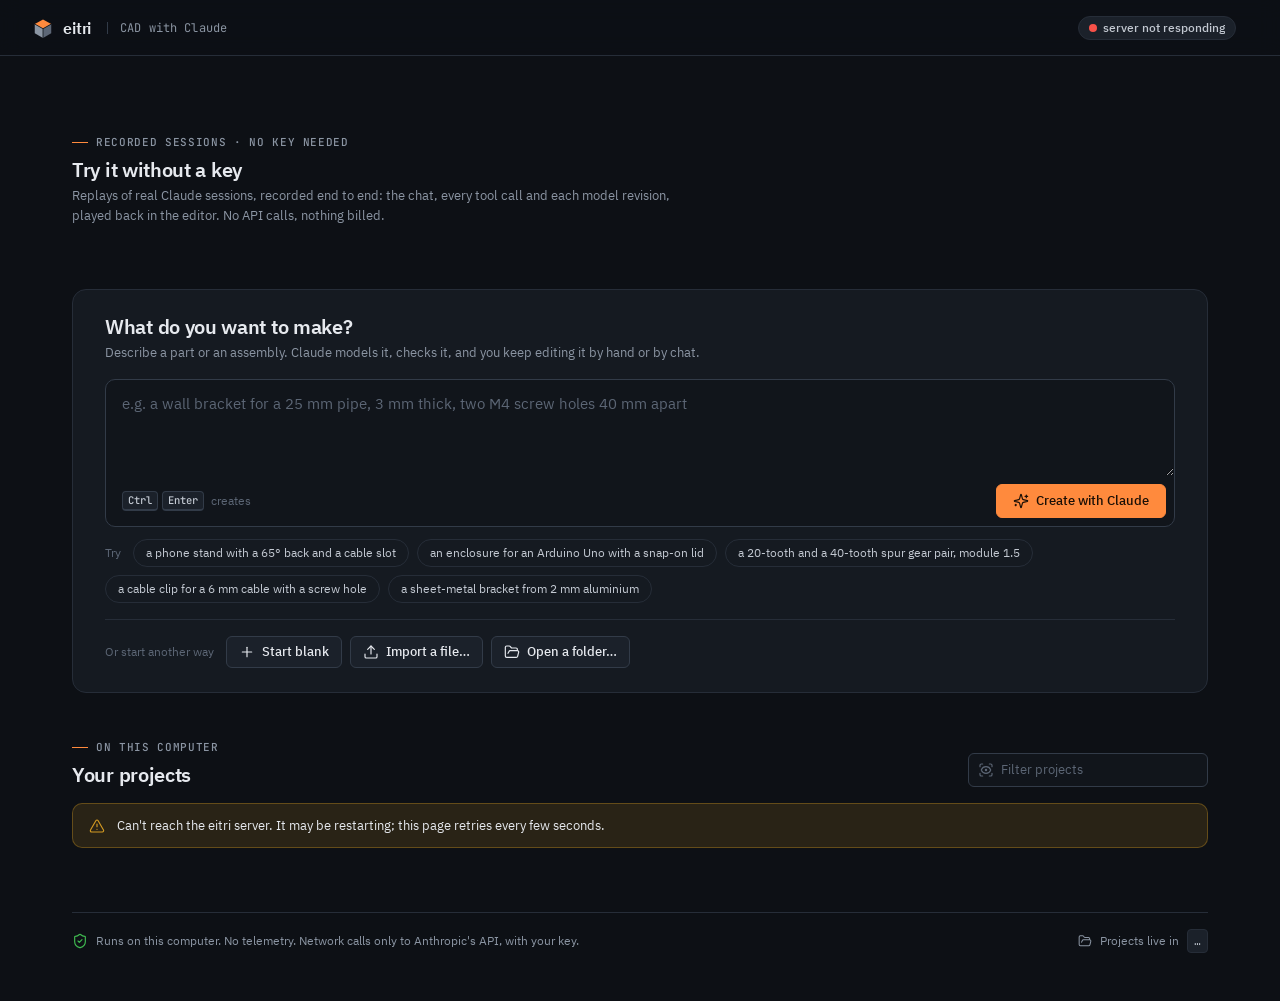
==== eitri/web/home.html @ 41e4cda2 "Initial public release Co-Authored-By: Claude Opus 5.5 <noreply@anthropic.com>" ====
<!doctype html>
<html lang="en">
<head>
<meta charset="utf-8">
<meta name="viewport" content="width=device-width, initial-scale=1">
<title>eitri</title>
<link rel="icon" href="assets/mark.svg">
<link rel="stylesheet" href="assets/eitri.css">
<style>
  [hidden] { display: none !important; }
  body { min-height: 100vh; }
  .spacer { flex: 1; }
  .sr { position: absolute; width: 1px; height: 1px; overflow: hidden; clip: rect(0 0 0 0); white-space: nowrap; }

  /* ------------------------------------------------------------ header */
  .top { position: sticky; top: 0; z-index: 20; height: 56px; display: flex; align-items: center; gap: var(--s3);
    padding: 0 var(--s6); border-bottom: 1px solid var(--line);
    background: color-mix(in srgb, var(--bg) 86%, transparent); backdrop-filter: blur(10px); }
  .top .wordmark { gap: 0; } .top .wordmark .mark { margin-right: 9px; }
  .top .tag { padding-left: var(--s3); margin-left: var(--s1); border-left: 1px solid var(--line-2); color: var(--muted);
    font: 400 var(--t-sm)/1 var(--font-mono); letter-spacing: .01em; }
  #agent { max-width: 340px; }
  #agent > span:last-child { overflow: hidden; text-overflow: ellipsis; white-space: nowrap; }
  #agent .spinner { width: 10px; height: 10px; border-width: 1.5px; color: var(--muted); }
  .keywrap { position: relative; }
  .pop { position: absolute; right: 0; top: calc(100% + var(--s2)); width: 320px; z-index: 30; padding: var(--s4);
    background: var(--raised); border: 1px solid var(--line-2); border-radius: var(--r2); box-shadow: var(--shadow-2);
    animation: cc-rise var(--med) var(--ease); }
  .pop .eyebrow { margin-bottom: var(--s2); }
  .pop .masked { display: flex; align-items: center; gap: var(--s2); padding: var(--s2) var(--s3); border-radius: var(--r1);
    background: var(--bg-2); border: 1px solid var(--line); font: 500 var(--t-md)/1.2 var(--font-mono); color: var(--fg); }
  .pop p { margin: var(--s3) 0 0; color: var(--muted); font-size: var(--t-sm); line-height: 1.5; }
  .pop p code { font-size: 11.5px; color: var(--fg-2); }
  .pop .row { display: flex; gap: var(--s2); margin-top: var(--s4); }

  /* ------------------------------------------------------------ layout */
  main { position: relative; max-width: 1200px; margin: 0 auto; padding: var(--s6) var(--s6) var(--s7); }
  .backdrop { position: absolute; inset: 0 0 auto 0; height: 560px; z-index: -1; pointer-events: none;
    background-image: linear-gradient(var(--line) 1px, transparent 1px), linear-gradient(90deg, var(--line) 1px, transparent 1px);
    background-size: 32px 32px; background-position: -1px -1px; opacity: .45;
    -webkit-mask-image: radial-gradient(ellipse 70% 80% at 50% 0%, #000 0%, transparent 72%);
            mask-image: radial-gradient(ellipse 70% 80% at 50% 0%, #000 0%, transparent 72%); }
  section + section { margin-top: var(--s7); }
  .sechead { display: flex; align-items: flex-end; gap: var(--s4); margin-bottom: var(--s4); flex-wrap: wrap; }
  .sechead .eyebrow { font-family: var(--font-mono); font-weight: 500; letter-spacing: .06em; margin-bottom: var(--s2); display: flex; align-items: center; gap: var(--s2); }
  .sechead .eyebrow i { display: inline-block; width: 16px; height: 1px; background: var(--accent); }
  .sechead h2 { margin: 0; font: 600 var(--t-xl)/1.25 var(--font-ui); letter-spacing: -.015em; }
  .sechead p { margin: var(--s1) 0 0; color: var(--muted); max-width: 640px; }

  /* ------------------------------------------------------------ setup panel */
  .setup { position: relative; display: grid; grid-template-columns: minmax(0, 1.35fr) minmax(0, 1fr); overflow: hidden;
    background: var(--panel); border: 1px solid var(--line-2); border-radius: var(--r3); box-shadow: var(--shadow-2);
    animation: cc-rise var(--med) var(--ease); }
  .setup::before { content: ""; position: absolute; left: 0; top: 0; right: 0; height: 2px;
    background: linear-gradient(90deg, var(--accent), color-mix(in srgb, var(--accent) 0%, transparent) 70%); }
  .setup-main { padding: var(--s5) var(--s6) var(--s5); display: flex; flex-direction: column; }
  .setup-later { margin-top: auto; padding-top: var(--s4); display: flex; align-items: center; gap: var(--s2); color: var(--faint); font-size: var(--t-sm); }
  .setup-later a { color: var(--fg-2); text-decoration: underline; text-decoration-color: var(--line-2); text-underline-offset: 3px; }
  .setup-later a:hover { color: var(--fg); }
  .setup-close { position: absolute; top: var(--s3); right: var(--s3); z-index: 1; }
  .setup .eyebrow { display: flex; align-items: center; gap: var(--s2); color: var(--accent); }
  .setup h2 { margin: var(--s2) 0 var(--s2); font: 600 var(--t-xl)/1.25 var(--font-ui); letter-spacing: -.015em; }
  .setup-main > p { margin: 0; color: var(--fg-2); max-width: 520px; }
  .setup-main > p a { white-space: nowrap; }
  .setup-main > p a .i { width: 13px; height: 13px; vertical-align: -2px; }
  .setup-note { display: flex; gap: var(--s2); align-items: flex-start; margin-top: var(--s3); padding: var(--s2) var(--s3);
    border-radius: var(--r1); background: var(--accent-soft); color: var(--fg); font-size: var(--t-md); }
  .setup-note .i { color: var(--accent); margin-top: 2px; }
  .keyrow { display: flex; gap: var(--s2); margin-top: var(--s4); max-width: 560px; }
  .keyfield { position: relative; flex: 1; min-width: 0; }
  .keyfield > .i { position: absolute; left: 11px; top: 11px; color: var(--faint); pointer-events: none; }
  .keyfield .input { height: 38px; padding-left: 34px; padding-right: 38px; }
  .keyfield .reveal { position: absolute; right: 4px; top: 4px; width: 30px; height: 30px; }
  .keyrow .btn { height: 38px; padding: 0 var(--s4); }
  .setup-status { min-height: 24px; margin-top: var(--s3); font-size: var(--t-md); max-width: 560px; }
  .setup-status .line { display: flex; align-items: flex-start; gap: var(--s2); padding: var(--s2) var(--s3); border-radius: var(--r1); }
  .setup-status .line .i, .setup-status .line .spinner { margin-top: 2px; }
  .setup-status .wait { color: var(--fg-2); background: var(--raised); }
  .setup-status .bad { color: var(--bad); background: var(--bad-soft); }
  .setup-status .ok { color: var(--ok); background: var(--ok-soft); }
  .setup-status .idle { color: var(--muted); padding-left: 0; }
  .setup-facts { margin: 0; padding: var(--s5) var(--s6) var(--s5) var(--s5); border-left: 1px solid var(--line); background: var(--bg-2);
    display: flex; flex-direction: column; gap: var(--s4); }
  .fact { display: grid; grid-template-columns: 28px 1fr; gap: var(--s3); }
  .fact .ico { width: 28px; height: 28px; border-radius: var(--r1); display: grid; place-items: center; background: var(--raised); border: 1px solid var(--line); color: var(--fg-2); }
  .fact b { display: block; font-weight: 600; font-size: var(--t-md); color: var(--fg); margin-bottom: 2px; }
  .fact p { margin: 0; color: var(--muted); font-size: var(--t-sm); line-height: 1.55; }
  .fact code { font-size: 11px; color: var(--fg-2); word-break: break-all; }
  .fact .num { font-family: var(--font-mono); color: var(--fg); }

  /* ------------------------------------------------------------ demos */
  .demos { display: grid; grid-template-columns: repeat(3, minmax(0, 1fr)); gap: var(--s4); }
  .demo { display: flex; flex-direction: column; overflow: hidden; background: var(--panel); border: 1px solid var(--line); border-radius: var(--r2);
    transition: border-color var(--med) var(--ease), transform var(--med) var(--ease), box-shadow var(--med) var(--ease); }
  .demo:hover { border-color: var(--line-2); transform: translateY(-2px); box-shadow: var(--shadow-2); }
  .shot { position: relative; display: block; aspect-ratio: 4 / 3; overflow: hidden; background: var(--bg-2); border-bottom: 1px solid var(--line); }
  .shot img { width: 100%; height: 100%; object-fit: cover; display: block; transition: transform .5s var(--ease); }
  .demo:hover .shot img { transform: scale(1.025); }
  .shot .tl { position: absolute; left: var(--s3); top: var(--s3); display: flex; gap: var(--s1); }
  .shot .tl .badge { background: rgba(13, 16, 21, .82); color: var(--fg-2); backdrop-filter: blur(4px); border: 1px solid rgba(255, 255, 255, .08); }
  .shot .tl .badge.live { color: var(--accent); }
  .shot .play { position: absolute; left: 50%; top: 50%; width: 52px; height: 52px; margin: -26px 0 0 -26px; border-radius: 50%;
    display: grid; place-items: center; background: rgba(13, 16, 21, .78); color: var(--fg); border: 1px solid rgba(255, 255, 255, .14);
    opacity: 0; transform: scale(.9); transition: opacity var(--med) var(--ease), transform var(--med) var(--ease); backdrop-filter: blur(4px); }
  .shot .play .i { width: 20px; height: 20px; margin-left: 3px; fill: currentColor; }
  .demo:hover .shot .play, .shot:focus-visible .play { opacity: 1; transform: none; }
  .demo .body { display: flex; flex-direction: column; flex: 1; gap: var(--s2); padding: var(--s4); }
  .demo h3 { margin: 0; font: 600 var(--t-lg)/1.3 var(--font-ui); letter-spacing: -.01em; }
  .demo .blurb { margin: 0; color: var(--fg-2); font-size: var(--t-md); line-height: 1.5; }
  .demo .outcome { display: flex; gap: var(--s2); align-items: flex-start; margin: 0; color: var(--muted); font-size: var(--t-sm); line-height: 1.5; }
  .demo .outcome .i { margin-top: 1px; color: var(--ok); }
  .demo .outcome.stopped .i { color: var(--warn); }
  .stats { display: flex; flex-wrap: wrap; gap: var(--s1) var(--s4); margin-top: auto; padding-top: var(--s3); border-top: 1px dashed var(--line);
    font: 400 var(--t-sm)/1.4 var(--font-mono); color: var(--muted); }
  .stats span { display: inline-flex; align-items: center; gap: 6px; }
  .stats b { font-weight: 500; color: var(--fg-2); }
  .demo .acts { display: flex; gap: var(--s2); margin-top: var(--s1); }
  .demo .acts .btn:first-child { flex: 1; }
  .demo .acts .btn:first-child .i { color: var(--accent); fill: currentColor; }
  .note { display: flex; align-items: center; gap: var(--s2); margin-top: var(--s3); color: var(--faint); font-size: var(--t-sm); }

  /* thumbnail placeholder: a faint isometric part on a drafting grid */
  .ph { width: 100%; height: 100%; display: grid; place-items: center; color: var(--faint);
    background-color: var(--bg-2);
    background-image: linear-gradient(var(--line) 1px, transparent 1px), linear-gradient(90deg, var(--line) 1px, transparent 1px);
    background-size: 20px 20px; background-position: center; }
  .ph svg { width: 56px; height: 56px; stroke-width: 1.1; opacity: .8; }

  /* ------------------------------------------------------------ compose */
  .compose { padding: var(--s5) var(--s6) var(--s5); background: var(--panel); border: 1px solid var(--line); border-radius: var(--r3); }
  .compose h2 { margin: 0; font: 600 var(--t-xl)/1.25 var(--font-ui); letter-spacing: -.015em; }
  .compose .lede { margin: var(--s1) 0 var(--s4); color: var(--muted); }
  .composer { border: 1px solid var(--line-2); border-radius: var(--r2); background: var(--bg-2); transition: border-color var(--fast), box-shadow var(--fast); }
  .composer:focus-within { border-color: var(--accent); box-shadow: 0 0 0 3px var(--accent-soft); }
  #prompt { display: block; width: 100%; min-height: 96px; resize: vertical; border: 0; background: transparent; color: var(--fg);
    padding: var(--s3) var(--s4) var(--s2); font: 400 var(--t-lg)/1.55 var(--font-ui); }
  #prompt::placeholder { color: var(--faint); }
  #prompt:focus-visible { outline: none; }
  .composer-bar { display: flex; align-items: center; gap: var(--s3); padding: var(--s2) var(--s2) var(--s2) var(--s4); }
  .composer-bar .hint { color: var(--faint); font-size: var(--t-sm); display: inline-flex; align-items: center; gap: 4px; }
  .composer-bar .keyneed { color: var(--muted); font-size: var(--t-sm); display: inline-flex; align-items: center; gap: 6px; }
  .composer-bar .keyneed .i { color: var(--warn); }
  #create { height: 34px; padding: 0 var(--s4); }
  .examples { display: flex; gap: var(--s2); flex-wrap: wrap; align-items: center; margin-top: var(--s3); }
  .examples .lbl { color: var(--faint); font-size: var(--t-sm); margin-right: var(--s1); }
  .ex { height: 28px; padding: 0 var(--s3); border: 1px solid var(--line); border-radius: 999px; background: transparent; color: var(--fg-2);
    font: 400 var(--t-sm)/1 var(--font-ui); cursor: pointer; transition: border-color var(--fast), color var(--fast), background var(--fast); }
  .ex:hover { border-color: var(--line-2); background: var(--raised); color: var(--fg); }
  .actions { display: flex; gap: var(--s2); align-items: center; flex-wrap: wrap; margin-top: var(--s4); padding-top: var(--s4); border-top: 1px solid var(--line); }
  .actions .lbl { color: var(--faint); font-size: var(--t-sm); margin-right: var(--s1); }
  .msg { margin-top: var(--s3); font-size: var(--t-md); color: var(--fg-2); display: flex; align-items: center; gap: var(--s2); }
  .msg:empty { display: none; }
  .msg.err { color: var(--bad); }

  /* ------------------------------------------------------------ projects */
  .tools { display: flex; align-items: center; gap: var(--s3); }
  #count { color: var(--muted); font: 400 var(--t-sm)/1 var(--font-mono); white-space: nowrap; }
  .search { position: relative; width: 240px; }
  .search .i { position: absolute; left: 10px; top: 9px; color: var(--faint); pointer-events: none; }
  #filter { padding-left: 32px; }
  .grid { display: grid; grid-template-columns: repeat(auto-fill, minmax(220px, 1fr)); gap: var(--s4); }
  .grid > .card { position: relative; display: flex; flex-direction: column; overflow: visible; color: inherit; text-decoration: none; cursor: pointer;
    transition: border-color var(--med) var(--ease), transform var(--med) var(--ease), box-shadow var(--med) var(--ease); }
  .grid > .card:hover { border-color: var(--line-2); transform: translateY(-2px); box-shadow: var(--shadow-2); color: inherit; }
  .card .thumb { aspect-ratio: 4 / 3; overflow: hidden; border-bottom: 1px solid var(--line); background: var(--bg-2); border-radius: var(--r2) var(--r2) 0 0; }
  .card .thumb img { width: 100%; height: 100%; object-fit: cover; display: block; }
  .card .body { display: flex; flex-direction: column; gap: 3px; padding: var(--s3) var(--s3) var(--s3) var(--s4); min-height: 84px; }
  .card .name { font-weight: 600; font-size: var(--t-md); color: var(--fg); overflow: hidden; text-overflow: ellipsis; white-space: nowrap; padding-right: 28px; }
  .card .meta { display: flex; align-items: center; gap: 6px; color: var(--muted); font: 400 var(--t-xs)/1.4 var(--font-mono); }
  .card .meta .i { width: 12px; height: 12px; vertical-align: 0; }
  .card .last { color: var(--muted); font-size: var(--t-sm); line-height: 1.45; overflow: hidden; display: -webkit-box; -webkit-line-clamp: 2; -webkit-box-orient: vertical; }
  .card .flags { position: absolute; left: var(--s2); top: var(--s2); right: var(--s2); display: flex; gap: var(--s1); flex-wrap: wrap; pointer-events: none; }
  .card .flags .badge { background: rgba(13, 16, 21, .84); color: var(--fg-2); border: 1px solid rgba(255, 255, 255, .08); backdrop-filter: blur(4px); }
  .card .flags .badge.busy { color: var(--accent); }
  .card .flags .badge.busy .dot { width: 6px; height: 6px; }
  .more { position: absolute; right: 6px; top: 0; width: 26px; height: 26px; padding: 0; border-radius: var(--r1); border: 0;
    background: transparent; color: var(--muted); cursor: pointer; display: grid; place-items: center; }
  .more:hover { background: var(--raised-2); color: var(--fg); }
  .menu { position: absolute; right: 6px; z-index: 5; min-width: 168px; padding: var(--s1); display: none;
    background: var(--raised); border: 1px solid var(--line-2); border-radius: var(--r1); box-shadow: var(--shadow-2); }
  .menu.open { display: block; animation: cc-rise var(--fast) var(--ease); }
  .menu button { display: flex; align-items: center; gap: var(--s2); width: 100%; padding: 7px var(--s2); border: 0; border-radius: 4px;
    background: transparent; color: var(--fg-2); font: 400 var(--t-md)/1.2 var(--font-ui); text-align: left; cursor: pointer; }
  .menu button:hover { background: var(--raised-2); color: var(--fg); }
  .menu button.danger { color: var(--bad); }
  .menu button.danger:hover { background: var(--bad-soft); }

  .skel { border-radius: var(--r2); border: 1px solid var(--line); background: var(--panel); overflow: hidden; }
  .skel .s-img { aspect-ratio: 4 / 3; border-radius: 0; }
  .skel .s-body { padding: var(--s3) var(--s4) var(--s4); display: flex; flex-direction: column; gap: var(--s2); }
  .skel .s-line { height: 10px; }
  .skel.big .s-body { padding: var(--s4); gap: var(--s3); }

  .empty { display: flex; flex-direction: column; align-items: center; text-align: center; gap: var(--s2);
    padding: var(--s7) var(--s5); border: 1px dashed var(--line-2); border-radius: var(--r3);
    background: radial-gradient(ellipse 50% 70% at 50% 0%, var(--bg-2), transparent); }
  .empty .ring { width: 56px; height: 56px; border-radius: 14px; display: grid; place-items: center; margin-bottom: var(--s2);
    background: var(--raised); border: 1px solid var(--line-2); color: var(--fg-2); box-shadow: var(--shadow-1); }
  .empty .ring .i { width: 26px; height: 26px; stroke-width: 1.4; }
  .empty h3 { margin: 0; font: 600 var(--t-lg)/1.3 var(--font-ui); }
  .empty p { margin: 0; color: var(--muted); max-width: 420px; }
  .empty .row { display: flex; gap: var(--s2); flex-wrap: wrap; justify-content: center; margin-top: var(--s3); }
  .banner { display: flex; align-items: center; gap: var(--s3); padding: var(--s3) var(--s4); border-radius: var(--r2);
    border: 1px solid color-mix(in srgb, var(--warn) 35%, transparent); background: var(--warn-soft); color: var(--fg); margin-bottom: var(--s4); }
  .banner .i { color: var(--warn); }

  /* ------------------------------------------------------------ footer */
  .foot { display: flex; align-items: center; gap: var(--s4); flex-wrap: wrap; margin-top: var(--s7); padding-top: var(--s4);
    border-top: 1px solid var(--line); color: var(--muted); font-size: var(--t-sm); }
  .foot .priv { display: inline-flex; align-items: center; gap: var(--s2); }
  .foot .priv .i { color: var(--ok); }
  .foot .ws { display: inline-flex; align-items: center; gap: var(--s2); min-width: 0; }
  #workspace { font-size: 11.5px; color: var(--fg-2); background: var(--raised); border: 1px solid var(--line); border-radius: 4px; padding: 2px 6px;
    max-width: 520px; overflow: hidden; text-overflow: ellipsis; white-space: nowrap; display: inline-block; vertical-align: middle; }

  /* ------------------------------------------------------------ responsive */
  @media (max-width: 1080px) {
    .setup { grid-template-columns: 1fr; }
    .setup-facts { border-left: 0; border-top: 1px solid var(--line); padding: var(--s5) var(--s6); display: grid; grid-template-columns: repeat(3, minmax(0, 1fr)); }
  }
  @media (max-width: 860px) {
    .top, main { padding-left: var(--s4); padding-right: var(--s4); }
    .top .tag { display: none; }
    #agent { max-width: 200px; }
    .setup-main, .compose { padding-left: var(--s5); padding-right: var(--s5); }
    .setup-facts { grid-template-columns: 1fr; padding: var(--s5); }
    .search { width: 180px; }
  }
  @media (max-width: 760px) { .demos { grid-template-columns: 1fr; } }
  @media (max-width: 620px) {
    .keyrow { flex-direction: column; }
    .sechead .tools { width: 100%; } .search { flex: 1; width: auto; }
    #agent { display: none; }
  }
</style>
</head>
<body>
<header class="top">
  <span class="wordmark"><img class="mark" src="assets/mark.svg" alt="">eitri</span>
  <span class="tag">CAD with Claude</span>
  <div class="spacer"></div>
  <span class="pill" id="agent" title="Checking whether Claude can run"><span class="spinner"></span><span>checking Claude…</span></span>
  <div class="keywrap">
    <button class="btn sm" id="keybtn" hidden></button>
    <div class="pop" id="keymenu" role="dialog" aria-label="API key" hidden></div>
  </div>
</header>

<main>
  <div class="backdrop" aria-hidden="true"></div>

  <!-- the API key setup panel: shown on first run when no key is set -->
  <section class="setup" id="setup" aria-labelledby="setuptitle" hidden>
    <button class="btn ghost icon sm setup-close" id="setupclose" title="Close (you can add a key later from the top bar)" aria-label="Close"><svg class="i"><use href="assets/icons.svg#i-x"/></svg></button>
    <div class="setup-main">
      <div class="eyebrow"><svg class="i sm"><use href="assets/icons.svg#i-key-round"/></svg>Connect Claude</div>
      <h2 id="setuptitle">Add your Anthropic API key</h2>
      <p>eitri uses your own Anthropic API key, and requests are billed to it. Create one in the
        <a href="https://console.anthropic.com/settings/keys" target="_blank" rel="noopener noreferrer">Anthropic Console <svg class="i"><use href="assets/icons.svg#i-external-link"/></svg></a>,
        then paste it here.</p>
      <div class="setup-note" id="setupnote" hidden><svg class="i"><use href="assets/icons.svg#i-info"/></svg><span></span></div>
      <form class="keyrow" id="setupform" autocomplete="off">
        <label class="sr" for="keyinput">Anthropic API key</label>
        <div class="keyfield">
          <svg class="i"><use href="assets/icons.svg#i-key-round"/></svg>
          <input class="input mono" id="keyinput" type="password" placeholder="sk-ant-api03-…" spellcheck="false" autocomplete="off" autocapitalize="off">
          <button class="btn ghost icon sm reveal" type="button" id="keyreveal" title="Show the key" aria-label="Show the key"><svg class="i"><use href="assets/icons.svg#i-eye"/></svg></button>
        </div>
        <button class="btn primary" type="submit" id="keysave"><svg class="i"><use href="assets/icons.svg#i-check"/></svg>Save key</button>
      </form>
      <div class="setup-status" id="setupstatus" role="status" aria-live="polite"></div>
      <p class="setup-later"><svg class="i sm"><use href="assets/icons.svg#i-play"/></svg><span>No key yet? The <a href="#demosec" id="setupdemos">recorded demos</a> and the editor work without one.</span></p>
    </div>
    <aside class="setup-facts">
      <div class="fact"><span class="ico"><svg class="i"><use href="assets/icons.svg#i-zap"/></svg></span>
        <div><b>What it costs</b><p>Expect about <span class="num">$0.24</span> per request on average across our 22-task benchmark (range <span class="num">$0.07</span> to <span class="num">$1.10</span> per task). Long design sessions cost more: the recorded V8 engine session in the demos cost <span class="num">$3.21</span>.</p></div></div>
      <div class="fact"><span class="ico"><svg class="i"><use href="assets/icons.svg#i-shield-check"/></svg></span>
        <div><b>Where the key is kept</b><p>In <code id="setuppath">your eitri config file</code>, readable only by you. Never in a project folder.</p></div></div>
      <div class="fact"><span class="ico"><svg class="i"><use href="assets/icons.svg#i-cpu"/></svg></span>
        <div><b>Nothing else leaves this computer</b><p>eitri makes no network calls except to Anthropic's API. Checking the key makes one free call that lists models.</p></div></div>
    </aside>
  </section>

  <!-- recorded demo sessions -->
  <section id="demosec">
    <div class="sechead">
      <div>
        <div class="eyebrow"><i></i>Recorded sessions · no key needed</div>
        <h2>Try it without a key</h2>
        <p>Replays of real Claude sessions, recorded end to end: the chat, every tool call and each model revision, played back in the editor. No API calls, nothing billed.</p>
      </div>
    </div>
    <div class="demos" id="demos"></div>
  </section>

  <!-- describe a new part -->
  <section class="compose" id="compose">
    <h2>What do you want to make?</h2>
    <p class="lede">Describe a part or an assembly. Claude models it, checks it, and you keep editing it by hand or by chat.</p>
    <div class="composer">
      <label class="sr" for="prompt">Describe the part</label>
      <textarea id="prompt" placeholder="e.g. a wall bracket for a 25 mm pipe, 3 mm thick, two M4 screw holes 40 mm apart"></textarea>
      <div class="composer-bar">
        <span class="hint" id="kbdhint"><kbd id="modkey">Ctrl</kbd><kbd>Enter</kbd>&nbsp;creates</span>
        <span class="keyneed" id="keyneed" hidden><svg class="i sm"><use href="assets/icons.svg#i-key-round"/></svg>Needs an API key</span>
        <div class="spacer"></div>
        <button class="btn primary" id="create" title="Create the project and let Claude start (⌘/Ctrl+Enter)"><svg class="i"><use href="assets/icons.svg#i-sparkles"/></svg>Create with Claude</button>
      </div>
    </div>
    <div class="examples" id="examples"><span class="lbl">Try</span></div>
    <div class="actions">
      <span class="lbl">Or start another way</span>
      <button class="btn" id="blank" title="An empty project to model by hand"><svg class="i"><use href="assets/icons.svg#i-plus"/></svg>Start blank</button>
      <button class="btn" id="import" title="A STEP, IGES, STL, OBJ, 3MF or PLY file, or a eitri model (.py)"><svg class="i"><use href="assets/icons.svg#i-upload"/></svg>Import a file…</button>
      <button class="btn" id="link" title="A eitri project folder kept somewhere else on this computer"><svg class="i"><use href="assets/icons.svg#i-folder-open"/></svg>Open a folder…</button>
      <input type="file" id="file" accept=".step,.stp,.iges,.igs,.stl,.obj,.3mf,.ply,.py" style="display:none">
    </div>
    <div class="msg" id="msg" role="status" aria-live="polite"></div>
  </section>

  <!-- the user's projects -->
  <section id="projsec">
    <div class="sechead">
      <div>
        <div class="eyebrow"><i></i>On this computer</div>
        <h2>Your projects</h2>
      </div>
      <div class="spacer"></div>
      <div class="tools">
        <span id="count"></span>
        <div class="search"><svg class="i"><use href="assets/icons.svg#i-scan-eye"/></svg>
          <input class="input" id="filter" type="search" placeholder="Filter projects" aria-label="Filter projects"></div>
      </div>
    </div>
    <div class="banner" id="offline" hidden><svg class="i"><use href="assets/icons.svg#i-triangle-alert"/></svg><span>Can't reach the eitri server. It may be restarting; this page retries every few seconds.</span></div>
    <div class="grid" id="grid"></div>
    <div class="empty" id="empty" style="display:none">
      <div class="ring"><svg class="i"><use href="assets/icons.svg#i-cuboid"/></svg></div>
      <h3>No projects yet</h3>
      <p>Describe a part above and Claude will model it, or start from a blank sketch or a file you already have.</p>
      <div class="row">
        <button class="btn" id="emptydescribe"><svg class="i"><use href="assets/icons.svg#i-sparkles"/></svg>Describe a part</button>
        <button class="btn" id="emptyblank"><svg class="i"><use href="assets/icons.svg#i-plus"/></svg>Start blank</button>
        <button class="btn" id="emptyimport"><svg class="i"><use href="assets/icons.svg#i-upload"/></svg>Import a file…</button>
      </div>
    </div>
  </section>

  <footer class="foot">
    <span class="priv"><svg class="i"><use href="assets/icons.svg#i-shield-check"/></svg>Runs on this computer. No telemetry. Network calls only to Anthropic's API, with your key.</span>
    <div class="spacer"></div>
    <span class="ws"><svg class="i sm"><use href="assets/icons.svg#i-folder-open"/></svg>Projects live in <code id="workspace">…</code></span>
  </footer>
</main>

<script>
const $ = id => document.getElementById(id);
const EXAMPLES = ['a phone stand with a 65° back and a cable slot', 'an enclosure for an Arduino Uno with a snap-on lid', 'a 20-tooth and a 40-tooth spur gear pair, module 1.5', 'a cable clip for a 6 mm cable with a screw hole', 'a sheet-metal bracket from 2 mm aluminium'];
const ICON = (name, cls) => `<svg class="i${cls ? ' ' + cls : ''}" aria-hidden="true"><use href="assets/icons.svg#i-${name}"/></svg>`;
const MORE = '<svg class="i" viewBox="0 0 24 24" aria-hidden="true"><circle cx="5" cy="12" r="1.2"/><circle cx="12" cy="12" r="1.2"/><circle cx="19" cy="12" r="1.2"/></svg>';
const PLACEHOLDER = '<div class="ph"><svg viewBox="0 0 64 64" fill="none" stroke="currentColor" stroke-linejoin="round"><path d="M32 6 56 19v26L32 58 8 45V19z"/><path d="M8 19l24 13 24-13M32 32v26"/><path d="M20 12.5 44 25.5v13" stroke-dasharray="2 3"/></svg></div>';
const DISMISS_KEY = 'eitri.setup.dismissed';
let last = '', lastDemos = '', projects = [], demos = [], agent = null, busyCreate = false, loaded = false, fails = 0, setupBusy = false;

for (const e of EXAMPLES) { const b = document.createElement('button'); b.className = 'ex'; b.textContent = e; b.onclick = () => { $('prompt').value = e; $('prompt').focus(); }; $('examples').appendChild(b); }
const isMac = /Mac|iPhone|iPad/.test(navigator.platform || '');
$('modkey').textContent = isMac ? '⌘' : 'Ctrl';

function ago(t) {
  const s = Math.max(0, Date.now() / 1000 - t);
  if (s < 60) return 'just now'; if (s < 3600) return Math.floor(s / 60) + ' min ago'; if (s < 86400) return Math.floor(s / 3600) + ' h ago';
  if (s < 7 * 86400) return Math.floor(s / 86400) + ' d ago'; return new Date(t * 1000).toLocaleDateString();
}
function esc(s) { return String(s ?? '').replace(/[&<>"']/g, c => ({ '&': '&amp;', '<': '&lt;', '>': '&gt;', '"': '&quot;', "'": '&#39;' })[c]); }
function say(text, err) { $('msg').textContent = text || ''; $('msg').className = 'msg' + (err ? ' err' : ''); }
function store(k, v) { try { if (v === undefined) return localStorage.getItem(k); if (v === null) localStorage.removeItem(k); else localStorage.setItem(k, v); } catch (e) { return null; } }
function toast(text, kind) {
  const t = document.createElement('div'); t.className = 'toast'; t.setAttribute('role', 'status');
  t.innerHTML = ICON(kind === 'bad' ? 'circle-alert' : 'circle-check') + `<span>${esc(text)}</span>`;
  t.querySelector('.i').style.color = kind === 'bad' ? 'var(--bad)' : 'var(--ok)';
  document.body.appendChild(t); setTimeout(() => t.remove(), 3200);
}

/* ------------------------------------------------------------------ skeletons (first load) */
function skeletons() {
  const card = big => `<div class="skel${big ? ' big' : ''}" aria-hidden="true"><div class="skeleton s-img"></div><div class="s-body">
    <div class="skeleton s-line" style="width:${big ? 55 : 62}%;height:${big ? 14 : 11}px"></div><div class="skeleton s-line" style="width:88%"></div>
    <div class="skeleton s-line" style="width:${big ? 70 : 40}%"></div>${big ? '<div class="skeleton" style="height:32px;margin-top:8px"></div>' : ''}</div></div>`;
  $('demos').innerHTML = card(true).repeat(3);
  $('grid').innerHTML = card(false).repeat(4);
}
skeletons();

/* ------------------------------------------------------------------ agent status + key controls */
function renderAgent(ag) {
  agent = ag || {};
  const pill = $('agent');
  const cls = ag.available ? 'ok' : ag.needs_key ? 'warn' : 'bad';
  pill.innerHTML = `<span class="dot ${cls}"></span><span>${esc(ag.label || 'Claude')}</span>`;
  pill.title = ag.detail || '';
  const kb = $('keybtn'); kb.hidden = false;
  if (ag.needs_key) {
    kb.className = 'btn sm primary'; kb.innerHTML = ICON('key-round', 'sm') + 'Add API key'; kb.dataset.mode = 'add';
    kb.setAttribute('aria-haspopup', 'false'); $('keymenu').hidden = true;
  } else {
    kb.className = 'btn sm ghost'; kb.innerHTML = ICON('key-round', 'sm') + 'API key' + ICON('chevron-down', 'sm'); kb.dataset.mode = 'manage';
    kb.setAttribute('aria-haspopup', 'dialog');
  }
  $('keyneed').hidden = !ag.needs_key; $('kbdhint').hidden = !!ag.needs_key;
}

$('keybtn').onclick = ev => {
  ev.stopPropagation();
  if ($('keybtn').dataset.mode === 'add') { openSetup(); return; }
  const m = $('keymenu');
  if (!m.hidden) { m.hidden = true; return; }
  m.hidden = false; m.innerHTML = '<div class="eyebrow">Anthropic API key</div><div class="masked"><span class="spinner"></span><span class="muted">loading…</span></div>';
  loadKeyMenu();
};
$('keymenu').onclick = ev => ev.stopPropagation();
async function loadKeyMenu() {
  const m = $('keymenu');
  let s;
  try { s = await fetch('/api/setup').then(r => r.json()); }
  catch (e) { m.innerHTML = `<div class="eyebrow">Anthropic API key</div><p style="color:var(--bad)">Could not reach the server: ${esc(e)}</p>`; return; }
  const cost = '<p>Requests are billed to this key: about $0.24 per request on average across our 22-task benchmark (range $0.07 to $1.10 per task).</p>';
  if (!s.has_key) {
    m.innerHTML = `<div class="eyebrow">Anthropic API key</div><div class="masked"><span class="muted">No key set</span></div>
      <div class="row"><button class="btn sm primary" id="menuadd">${ICON('key-round', 'sm')}Add API key</button></div>`;
    $('menuadd').onclick = () => { m.hidden = true; openSetup(); };
    return;
  }
  const env = s.source === 'environment';
  m.innerHTML = `<div class="eyebrow">Anthropic API key</div>
    <div class="masked">${ICON('key-round', 'sm')}<span>${esc(s.masked || '…')}</span><div class="spacer"></div><span class="badge ok">${ICON('check', 'sm')}active</span></div>
    ${env ? '<p>This key comes from the <code>ANTHROPIC_API_KEY</code> environment variable, so it cannot be removed here. Unset the variable and restart eitri to change it.</p>'
          : `<p>Saved in <code>${esc(s.config_path)}</code>, readable only by you.</p>`}
    ${cost}
    ${env ? '' : `<div class="row"><button class="btn sm danger" id="menuforget">${ICON('trash-2', 'sm')}Remove key</button><div class="spacer"></div><button class="btn sm" id="menureplace">Replace…</button></div>`}`;
  if (!env) {
    $('menuforget').onclick = async () => {
      if (!confirm('Remove the saved API key from this computer? Claude will stop working until you add one again. The demos keep working.')) return;
      const r = await post('/api/setup/forget', {});
      m.hidden = true;
      if (r.ok === false) toast(r.error || 'could not remove the key', 'bad'); else { toast('API key removed'); store(DISMISS_KEY, null); }
      refresh(true);
    };
    $('menureplace').onclick = () => { m.hidden = true; openSetup('Paste the new key. It replaces the saved one once Anthropic accepts it.'); };
  }
}

/* ------------------------------------------------------------------ setup panel */
function setStatus(kind, text) {
  const el = $('setupstatus');
  if (!kind) { el.innerHTML = ''; return; }
  const ic = { wait: '<span class="spinner"></span>', bad: ICON('circle-alert'), ok: ICON('circle-check'), idle: '' }[kind];
  el.innerHTML = `<div class="line ${kind}">${ic}<span>${esc(text)}</span></div>`;
}
async function loadSetupPath() {
  try { const s = await fetch('/api/setup').then(r => r.json()); if (s.config_path) $('setuppath').textContent = s.config_path; } catch (e) { /* keep the generic wording */ }
}
function openSetup(note, quiet) {
  const p = $('setup'), n = $('setupnote');
  p.hidden = false;
  if (note) { n.hidden = false; n.querySelector('span').textContent = note; } else n.hidden = true;
  if (!setupBusy) setStatus(null);
  loadSetupPath();
  if (!quiet) { p.scrollIntoView({ behavior: 'smooth', block: 'center' }); setTimeout(() => $('keyinput').focus({ preventScroll: true }), 250); }
}
function closeSetup() { $('setup').hidden = true; store(DISMISS_KEY, '1'); }
$('setupclose').onclick = closeSetup;
$('keyreveal').onclick = () => {
  const i = $('keyinput'), show = i.type === 'password';
  i.type = show ? 'text' : 'password';
  $('keyreveal').innerHTML = ICON(show ? 'eye-off' : 'eye'); $('keyreveal').title = show ? 'Hide the key' : 'Show the key';
};
$('setupform').onsubmit = async ev => {
  ev.preventDefault();
  if (setupBusy) return;
  const key = $('keyinput').value.trim();
  if (!key) { setStatus('bad', 'Paste a key first. Anthropic keys start with sk-ant-.'); $('keyinput').focus(); return; }
  setupBusy = true; $('keysave').disabled = true; $('keyinput').disabled = true;
  setStatus('wait', 'Checking the key with Anthropic (one free call that lists models)…');
  const r = await post('/api/setup', { key });
  setupBusy = false; $('keysave').disabled = false; $('keyinput').disabled = false;
  if (!r.ok) { setStatus('bad', r.error || 'Anthropic did not accept that key.'); $('keyinput').focus(); $('keyinput').select(); return; }
  $('keyinput').value = '';
  setStatus('ok', (r.message ? r.message.charAt(0).toUpperCase() + r.message.slice(1) + '. ' : 'Key saved. ') + 'Claude is ready.');
  if (r.agent) renderAgent(r.agent);
  await refresh(true);
  if ($('prompt').value.trim()) say('Claude is ready: press Create with Claude to start on your description.');
  setTimeout(() => { $('setup').hidden = true; setStatus(null); }, 2400);
};

/* ------------------------------------------------------------------ demos */
function mins(sec) { const m = Math.round((sec || 0) / 60); return m < 1 ? '<1 min' : m + ' min'; }
function renderDemos() {
  const box = $('demos'); box.innerHTML = '';
  $('demosec').hidden = !demos.length;
  for (const d of demos) {
    const rec = d.recorded || {}, replay = `${d.url}?replay=1`;
    const el = document.createElement('article'); el.className = 'demo'; el.dataset.id = d.id;
    el.innerHTML = `<a class="shot" href="${esc(replay)}" aria-label="Watch the replay of ${esc(d.title)}">
        ${d.thumb ? `<img alt="" loading="lazy" src="/thumb/${encodeURIComponent(d.id)}">` : PLACEHOLDER}
        <div class="tl"><span class="badge">${ICON('history', 'sm')}recorded session</span>${d.busy ? `<span class="badge live"><span class="dot live" style="width:6px;height:6px"></span>replaying</span>` : ''}</div>
        <span class="play">${ICON('play')}</span></a>
      <div class="body">
        <h3>${esc(d.title)}</h3>
        <p class="blurb">${esc(d.blurb)}</p>
        ${d.outcome ? `<p class="outcome${rec.stopped ? ' stopped' : ''}">${ICON(rec.stopped ? 'hand' : 'circle-check', 'sm')}<span>${esc(d.outcome)}</span></p>` : ''}
        <div class="stats" title="${esc([rec.model, rec.date].filter(Boolean).join(' · '))}">
          <span>${ICON('clock', 'sm')}<b>${esc(mins(rec.seconds))}</b></span>
          <span><b>$${(+rec.cost_usd || 0).toFixed(2)}</b>&nbsp;API cost</span>
          ${rec.turns ? `<span><b>${esc(rec.turns)}</b>&nbsp;turns</span>` : ''}
        </div>
        <div class="acts">
          <a class="btn" href="${esc(replay)}">${ICON('play')}Watch replay</a>
          <a class="btn ghost" href="${esc(d.url)}" title="Open the finished model in the editor">${ICON('external-link', 'sm')}Open</a>
        </div>
      </div>`;
    box.appendChild(el);
  }
  if (demos.length && !$('demonote')) {
    const n = document.createElement('p'); n.className = 'note'; n.id = 'demonote';
    n.innerHTML = ICON('info', 'sm') + '<span>Replays play back what was recorded; they make no API calls and need no key. Costs shown are what the original sessions cost.</span>';
    box.after(n);
  }
}

/* ------------------------------------------------------------------ projects */
function render() {
  const q = $('filter').value.trim().toLowerCase();
  const shown = projects.filter(p => !q || p.title.toLowerCase().includes(q) || p.name.toLowerCase().includes(q) || (p.last_message || '').toLowerCase().includes(q));
  $('count').textContent = projects.length ? (q ? `${shown.length} of ${projects.length}` : `${projects.length} project${projects.length === 1 ? '' : 's'}`) : '';
  $('empty').style.display = projects.length ? 'none' : '';
  const grid = $('grid'); grid.innerHTML = '';
  if (projects.length && !shown.length) {
    grid.innerHTML = `<p class="muted" style="grid-column:1/-1;margin:0">No project matches “${esc(q)}”.</p>`;
  }
  for (const p of shown) {
    const a = document.createElement('a'); a.className = 'card'; a.href = p.url; a.dataset.id = p.id;
    a.innerHTML = `<div class="thumb">${p.thumb ? `<img alt="" loading="lazy" src="/thumb/${encodeURIComponent(p.id)}?t=${Math.round(p.modified)}">` : PLACEHOLDER}</div>
      <div class="body"><div class="name" title="${esc(p.folder)}">${esc(p.title)}</div>
      <div class="meta">${ICON('clock')}${esc(ago(p.modified))}${p.revision ? ' · rev ' + p.revision : ''}</div>
      ${p.last_message ? `<div class="last">“${esc(p.last_message)}”</div>` : (p.note ? `<div class="last">${esc(p.note)}</div>` : '')}</div>
      <div class="flags">${p.busy ? '<span class="badge busy"><span class="dot live"></span>Claude is working</span>' : ''}${p.linked ? `<span class="badge">${ICON('link-2', 'sm')}linked folder</span>` : ''}</div>
      <button class="more" title="More" aria-label="More actions for ${esc(p.title)}">${MORE}</button>
      <div class="menu"><button data-act="rename">${ICON('pencil', 'sm')}Rename…</button><button class="danger" data-act="trash">${ICON('trash-2', 'sm')}${p.linked ? 'Remove from list' : 'Move to trash'}</button></div>`;
    const menu = a.querySelector('.menu'), more = a.querySelector('.more');
    const place = () => { const top = a.querySelector('.thumb').offsetHeight + 8; more.style.top = top + 'px'; menu.style.top = (top + 30) + 'px'; };
    more.onclick = ev => { ev.preventDefault(); ev.stopPropagation(); $('keymenu').hidden = true; document.querySelectorAll('.menu.open').forEach(m => m !== menu && m.classList.remove('open')); place(); menu.classList.toggle('open'); };
    menu.querySelector('[data-act=rename]').onclick = async ev => {
      ev.preventDefault(); ev.stopPropagation(); menu.classList.remove('open');
      const t = prompt('Name', p.title); if (t === null || !t.trim()) return;
      const r = await post('/api/rename', { id: p.id, title: t.trim() }); if (!r.ok) say(r.error || 'could not rename it', true); else refresh(true);
    };
    menu.querySelector('[data-act=trash]').onclick = async ev => {
      ev.preventDefault(); ev.stopPropagation(); menu.classList.remove('open');
      const what = p.linked ? `Remove “${p.title}” from this list? The folder stays where it is.` : `Move “${p.title}” to the trash? It goes to .trash inside the projects folder, so you can get it back.`;
      if (!confirm(what)) return;
      const r = await post('/api/trash', { id: p.id });
      if (!r.ok) say(r.error || 'could not remove it', true); else { say(r.trashed ? 'Moved to ' + r.trashed : 'Removed from the list'); refresh(true); }
    };
    grid.appendChild(a);
    requestAnimationFrame(place);
  }
}
document.addEventListener('click', () => { document.querySelectorAll('.menu.open').forEach(m => m.classList.remove('open')); $('keymenu').hidden = true; });
document.addEventListener('keydown', ev => { if (ev.key === 'Escape') { document.querySelectorAll('.menu.open').forEach(m => m.classList.remove('open')); $('keymenu').hidden = true; } });
window.addEventListener('resize', () => document.querySelectorAll('.grid > .card').forEach(a => { const t = a.querySelector('.thumb').offsetHeight + 8; a.querySelector('.more').style.top = t + 'px'; a.querySelector('.menu').style.top = (t + 30) + 'px'; }));

async function post(url, body) {
  try { const r = await fetch(url, { method: 'POST', body: JSON.stringify(body) }); return await r.json(); }
  catch (e) { return { ok: false, error: String(e) }; }
}

async function refresh(force) {
  try {
    const r = await fetch('/api/projects').then(r => r.json());
    fails = 0; $('offline').hidden = true;
    $('workspace').textContent = r.workspace; $('workspace').title = r.workspace;
    const ag = r.agent || {};
    renderAgent(ag);
    if (!loaded) { loaded = true; if (ag.needs_key && !store(DISMISS_KEY)) openSetup(null, true); }
    else if (!ag.needs_key && !$('setup').hidden && !setupBusy && !$('setupstatus').querySelector('.ok')) $('setup').hidden = true;
    const dk = JSON.stringify(r.demos || []);
    if (force || dk !== lastDemos) { lastDemos = dk; demos = r.demos || []; renderDemos(); }
    const key = JSON.stringify(r.projects);
    if (force || key !== last) { last = key; projects = r.projects || []; render(); }
  } catch (e) {
    fails += 1;                                   /* server restarting: say so instead of freezing on skeletons */
    if (!loaded || fails >= 2) {
      $('offline').hidden = false;
      $('agent').innerHTML = '<span class="dot bad"></span><span>server not responding</span>';
      if (!loaded) { $('grid').innerHTML = ''; $('demos').innerHTML = ''; }
    }
  }
}
$('filter').oninput = render;

async function create(prompt, name) {
  if (busyCreate) return; busyCreate = true;
  const btns = document.querySelectorAll('#create, .actions button, .empty button');
  for (const b of btns) b.disabled = true;
  $('msg').innerHTML = `<span class="spinner"></span><span>${prompt ? 'Creating the project and starting Claude…' : 'Creating the project…'}</span>`; $('msg').className = 'msg';
  const r = await post('/api/projects', { prompt, name });
  busyCreate = false; for (const b of btns) b.disabled = false;
  if (!r.ok) { say(r.error || 'could not create the project', true); return; }
  if (r.warning) { alert(r.warning); }
  location.href = r.url;
}
$('create').onclick = () => {
  const t = $('prompt').value.trim();
  if (!t) { say('Describe what to make first, or press Start blank.', true); $('prompt').focus(); return; }
  if (agent && agent.needs_key && agent.available === false) {
    say('');
    openSetup('Claude needs an API key to build this. Add one and your description stays in the box, ready to go.');
    return;
  }
  create(t);
};
$('prompt').addEventListener('keydown', ev => { if (ev.key === 'Enter' && (ev.metaKey || ev.ctrlKey)) { ev.preventDefault(); $('create').onclick(); } });
$('blank').onclick = () => { const n = prompt('Name for the new design', 'untitled'); if (n === null) return; create('', n.trim() || 'untitled'); };
$('import').onclick = () => $('file').click();
$('file').onchange = () => {
  const f = $('file').files[0]; if (!f) return; $('file').value = '';
  $('msg').innerHTML = `<span class="spinner"></span><span>Importing ${esc(f.name)}…</span>`; $('msg').className = 'msg';
  const rd = new FileReader();
  rd.onload = async () => { const r = await post('/api/import', { filename: f.name, data: rd.result }); if (r.ok) location.href = r.url; else say(r.error || 'import failed', true); };
  rd.onerror = () => say('could not read that file', true);
  rd.readAsDataURL(f);
};
$('link').onclick = async () => {
  const p = prompt('Path of a eitri project folder on this computer (it stays where it is)', ''); if (!p) return;
  const r = await post('/api/link', { path: p.trim() }); if (r.ok) location.href = r.url; else say(r.error || 'could not open that folder', true);
};
$('emptydescribe').onclick = () => { $('compose').scrollIntoView({ behavior: 'smooth', block: 'center' }); setTimeout(() => $('prompt').focus({ preventScroll: true }), 300); };
$('emptyblank').onclick = () => $('blank').onclick();
$('emptyimport').onclick = () => $('file').click();

refresh(true); setInterval(refresh, 3000);
window.__eitri_home = { projects: () => projects, refresh };
</script>
</body>
</html>
---- eitri/web/assets/eitri.css ----
/* eitri design system: tokens, type, and the few components every page shares.
   Dark engineering theme by default; [data-theme="light"] on <html> switches to light.
   One accent (signal orange) used sparingly: primary actions, the active tool, focus, the wordmark.
   Status colours are separate from it: green = check passes, red = check fails, amber = warning.
   Fonts and icons are bundled (assets/fonts, assets/icons.svg): nothing is fetched from the internet. */

@font-face { font-family: "IBM Plex Sans"; font-weight: 400; font-style: normal; font-display: swap; src: url("fonts/ibm-plex-sans-400.woff2") format("woff2"); }
@font-face { font-family: "IBM Plex Sans"; font-weight: 500; font-style: normal; font-display: swap; src: url("fonts/ibm-plex-sans-500.woff2") format("woff2"); }
@font-face { font-family: "IBM Plex Sans"; font-weight: 600; font-style: normal; font-display: swap; src: url("fonts/ibm-plex-sans-600.woff2") format("woff2"); }
@font-face { font-family: "JetBrains Mono"; font-weight: 400; font-style: normal; font-display: swap; src: url("fonts/jetbrains-mono-400.woff2") format("woff2"); }
@font-face { font-family: "JetBrains Mono"; font-weight: 500; font-style: normal; font-display: swap; src: url("fonts/jetbrains-mono-500.woff2") format("woff2"); }

:root {
  color-scheme: dark;
  /* surfaces, from the page back to the most raised */
  --bg: #0d1015;
  --bg-2: #11151b;
  --panel: #151a21;
  --raised: #1b212a;
  --raised-2: #222935;
  --line: #262d38;
  --line-2: #323b48;
  /* text */
  --fg: #e6e9ee;
  --fg-2: #c3c9d2;
  --muted: #8b95a3;
  --faint: #5c6675;
  /* the one accent */
  --accent: #ff8a3d;
  --accent-2: #ffa766;
  --accent-ink: #1a0f06;
  --accent-soft: rgba(255, 138, 61, .14);
  /* status */
  --ok: #3fb950;   --ok-soft: rgba(63, 185, 80, .13);
  --bad: #f85149;  --bad-soft: rgba(248, 81, 73, .13);
  --warn: #d29922; --warn-soft: rgba(210, 153, 34, .14);
  --info: #6cb6ff;
  --sel: #ff9f1a;
  /* type */
  --font-ui: "IBM Plex Sans", -apple-system, "Segoe UI", Helvetica, Arial, sans-serif;
  --font-mono: "JetBrains Mono", ui-monospace, Menlo, Consolas, monospace;
  --t-xs: 11px; --t-sm: 12px; --t-md: 13px; --t-lg: 15px; --t-xl: 20px; --t-2xl: 28px;
  /* spacing (4 px scale), radii, depth, motion */
  --s1: 4px; --s2: 8px; --s3: 12px; --s4: 16px; --s5: 24px; --s6: 32px; --s7: 48px;
  --r1: 6px; --r2: 10px; --r3: 14px;
  --shadow-1: 0 1px 2px rgba(0, 0, 0, .35);
  --shadow-2: 0 8px 24px rgba(0, 0, 0, .38), 0 1px 3px rgba(0, 0, 0, .3);
  --shadow-3: 0 24px 64px rgba(0, 0, 0, .55), 0 2px 8px rgba(0, 0, 0, .35);
  --ease: cubic-bezier(.2, .7, .2, 1);
  --fast: .12s; --med: .22s;
}
:root[data-theme="light"] {
  color-scheme: light;
  --bg: #f4f5f7; --bg-2: #eef0f3; --panel: #ffffff; --raised: #ffffff; --raised-2: #f6f7f9;
  --line: #e1e4e8; --line-2: #cfd4db;
  --fg: #1f2328; --fg-2: #39404a; --muted: #636c78; --faint: #9aa2ad;
  --accent: #e8661a; --accent-2: #d45a12; --accent-ink: #ffffff; --accent-soft: rgba(232, 102, 26, .1);
  --ok: #1f8a4c; --ok-soft: rgba(31, 138, 76, .1); --bad: #c0392b; --bad-soft: rgba(192, 57, 43, .09);
  --warn: #a8710a; --warn-soft: rgba(168, 113, 10, .1); --info: #2f6fb0;
  --shadow-2: 0 6px 20px rgba(20, 30, 45, .12), 0 1px 3px rgba(20, 30, 45, .08);
  --shadow-3: 0 20px 56px rgba(20, 30, 45, .2), 0 2px 8px rgba(20, 30, 45, .1);
}

/* ---------------------------------------------------------------- base */
*, *::before, *::after { box-sizing: border-box; }
html, body { margin: 0; background: var(--bg); color: var(--fg); font: 400 var(--t-md)/1.5 var(--font-ui);
  -webkit-font-smoothing: antialiased; -moz-osx-font-smoothing: grayscale; text-rendering: optimizeLegibility; }
a { color: var(--accent); text-decoration: none; } a:hover { color: var(--accent-2); }
code, kbd, pre, .mono { font-family: var(--font-mono); }
::selection { background: var(--accent-soft); }
:focus { outline: none; }
:focus-visible { outline: 2px solid var(--accent); outline-offset: 2px; border-radius: var(--r1); }
* { scrollbar-width: thin; scrollbar-color: var(--line-2) transparent; }
::-webkit-scrollbar { width: 10px; height: 10px; }
::-webkit-scrollbar-thumb { background: var(--line-2); border-radius: 10px; border: 3px solid transparent; background-clip: content-box; }
::-webkit-scrollbar-track { background: transparent; }

/* icons: <svg class="i"><use href="assets/icons.svg#i-name"/></svg> */
.i { width: 16px; height: 16px; flex: none; stroke: currentColor; fill: none; stroke-width: 1.75;
  stroke-linecap: round; stroke-linejoin: round; vertical-align: -3px; }
.i.sm { width: 14px; height: 14px; } .i.lg { width: 20px; height: 20px; } .i.xl { width: 28px; height: 28px; stroke-width: 1.5; }

/* ---------------------------------------------------------------- wordmark */
.wordmark { display: inline-flex; align-items: center; gap: 9px; font: 600 16px/1 var(--font-ui); letter-spacing: -.01em; color: var(--fg); }
.wordmark .mark { width: 22px; height: 22px; }
.wordmark b { font-weight: 600; color: var(--accent); }

/* ---------------------------------------------------------------- controls */
.btn { display: inline-flex; align-items: center; justify-content: center; gap: 7px; height: 32px; padding: 0 12px;
  border: 1px solid var(--line-2); border-radius: var(--r1); background: var(--raised); color: var(--fg);
  font: 500 var(--t-md)/1 var(--font-ui); cursor: pointer; white-space: nowrap; user-select: none;
  transition: background var(--fast), border-color var(--fast), color var(--fast), transform var(--fast); }
.btn:hover { background: var(--raised-2); border-color: var(--faint); }
.btn:active { transform: translateY(1px); }
.btn:disabled, .btn[aria-disabled="true"] { opacity: .45; cursor: default; transform: none; }
.btn.primary { background: var(--accent); border-color: var(--accent); color: var(--accent-ink); }
.btn.primary:hover { background: var(--accent-2); border-color: var(--accent-2); }
.btn.ghost { background: transparent; border-color: transparent; color: var(--fg-2); }
.btn.ghost:hover { background: var(--raised); color: var(--fg); }
.btn.danger { background: var(--bad-soft); border-color: transparent; color: var(--bad); }
.btn.danger:hover { background: var(--bad); color: #fff; }
.btn.sm { height: 26px; padding: 0 9px; font-size: var(--t-sm); gap: 5px; }
.btn.lg { height: 40px; padding: 0 18px; font-size: var(--t-lg); }
.btn.icon { width: 32px; padding: 0; } .btn.icon.sm { width: 26px; }

.input, .select, .textarea { width: 100%; height: 34px; padding: 0 10px; border: 1px solid var(--line-2); border-radius: var(--r1);
  background: var(--bg-2); color: var(--fg); font: 400 var(--t-md)/1.4 var(--font-ui); transition: border-color var(--fast), box-shadow var(--fast); }
.textarea { height: auto; padding: 9px 10px; resize: vertical; }
.input:focus, .select:focus, .textarea:focus { border-color: var(--accent); box-shadow: 0 0 0 3px var(--accent-soft); }
.input::placeholder, .textarea::placeholder { color: var(--faint); }
.input.mono { font-family: var(--font-mono); font-size: var(--t-sm); }

/* ---------------------------------------------------------------- surfaces */
.card { background: var(--panel); border: 1px solid var(--line); border-radius: var(--r2); }
.card.hover { transition: border-color var(--med) var(--ease), transform var(--med) var(--ease), box-shadow var(--med) var(--ease); }
.card.hover:hover { border-color: var(--line-2); transform: translateY(-2px); box-shadow: var(--shadow-2); }
.eyebrow { font: 600 var(--t-xs)/1.2 var(--font-ui); letter-spacing: .08em; text-transform: uppercase; color: var(--muted); }
.muted { color: var(--muted); } .faint { color: var(--faint); }

.pill { display: inline-flex; align-items: center; gap: 6px; height: 24px; padding: 0 10px; border-radius: 999px;
  background: var(--raised); border: 1px solid var(--line); color: var(--fg-2); font: 500 var(--t-sm)/1 var(--font-ui); }
.badge { display: inline-flex; align-items: center; gap: 4px; height: 20px; padding: 0 7px; border-radius: 999px; font: 600 var(--t-xs)/1 var(--font-ui); letter-spacing: .02em; }
.badge.ok { background: var(--ok-soft); color: var(--ok); } .badge.bad { background: var(--bad-soft); color: var(--bad); }
.badge.warn { background: var(--warn-soft); color: var(--warn); } .badge.accent { background: var(--accent-soft); color: var(--accent); }
.badge.neutral { background: var(--raised-2); color: var(--fg-2); }
.dot { width: 8px; height: 8px; border-radius: 50%; background: var(--faint); flex: none; }
.dot.ok { background: var(--ok); } .dot.bad { background: var(--bad); } .dot.warn { background: var(--warn); } .dot.live { background: var(--accent); animation: cc-pulse 1.4s ease-in-out infinite; }
kbd { display: inline-block; min-width: 18px; padding: 1px 5px; border: 1px solid var(--line-2); border-bottom-width: 2px; border-radius: 4px;
  background: var(--raised); color: var(--fg-2); font: 500 10.5px/1.4 var(--font-mono); text-align: center; }

/* ---------------------------------------------------------------- loading */
.skeleton { position: relative; overflow: hidden; background: var(--raised); border-radius: var(--r1); }
.skeleton::after { content: ""; position: absolute; inset: 0; transform: translateX(-100%);
  background: linear-gradient(90deg, transparent, rgba(255, 255, 255, .05), transparent); animation: cc-shimmer 1.4s infinite; }
:root[data-theme="light"] .skeleton::after { background: linear-gradient(90deg, transparent, rgba(0, 0, 0, .04), transparent); }
.spinner { width: 14px; height: 14px; border: 2px solid currentColor; border-right-color: transparent; border-radius: 50%;
  display: inline-block; animation: cc-spin .75s linear infinite; flex: none; }
.progress { height: 4px; background: var(--raised-2); border-radius: 4px; overflow: hidden; }
.progress > i { display: block; height: 100%; width: 0; background: var(--accent); border-radius: 4px; transition: width var(--med) var(--ease); }
.progress.indeterminate > i { width: 35%; animation: cc-indeterminate 1.3s var(--ease) infinite; }

/* ---------------------------------------------------------------- dialog */
.scrim { position: fixed; inset: 0; z-index: 50; display: grid; place-items: center; padding: var(--s5);
  background: rgba(5, 7, 10, .62); backdrop-filter: blur(4px); animation: cc-fade var(--med) var(--ease); }
.dialog { width: min(1080px, 100%); max-height: calc(100vh - 48px); display: flex; flex-direction: column; overflow: hidden;
  background: var(--panel); border: 1px solid var(--line-2); border-radius: var(--r3); box-shadow: var(--shadow-3); animation: cc-rise var(--med) var(--ease); }
.dialog > header { display: flex; align-items: center; gap: var(--s3); padding: var(--s4) var(--s5); border-bottom: 1px solid var(--line); }
.dialog > footer { display: flex; align-items: center; gap: var(--s2); padding: var(--s3) var(--s5); border-top: 1px solid var(--line); background: var(--bg-2); }
.dialog h2 { margin: 0; font: 600 var(--t-lg)/1.3 var(--font-ui); }

.toast { position: fixed; left: 50%; bottom: 24px; transform: translateX(-50%); z-index: 60; display: flex; align-items: center; gap: 10px;
  padding: 10px 14px; border-radius: var(--r2); background: var(--raised-2); border: 1px solid var(--line-2); box-shadow: var(--shadow-2);
  color: var(--fg); font-size: var(--t-md); animation: cc-rise var(--med) var(--ease); }

/* ---------------------------------------------------------------- motion */
@keyframes cc-spin { to { transform: rotate(360deg); } }
@keyframes cc-pulse { 50% { opacity: .35; } }
@keyframes cc-shimmer { to { transform: translateX(100%); } }
@keyframes cc-fade { from { opacity: 0; } }
@keyframes cc-rise { from { opacity: 0; transform: translateY(8px); } }
@keyframes cc-indeterminate { from { transform: translateX(-100%); } to { transform: translateX(300%); } }
@keyframes cc-flash-ok { 0% { background: var(--ok-soft); box-shadow: 0 0 0 1px var(--ok); } 100% { box-shadow: 0 0 0 1px transparent; } }
@keyframes cc-flash-bad { 0% { background: var(--bad-soft); box-shadow: 0 0 0 1px var(--bad); } 100% { box-shadow: 0 0 0 1px transparent; } }
@media (prefers-reduced-motion: reduce) { *, *::before, *::after { animation-duration: .01ms !important; transition-duration: .01ms !important; } }
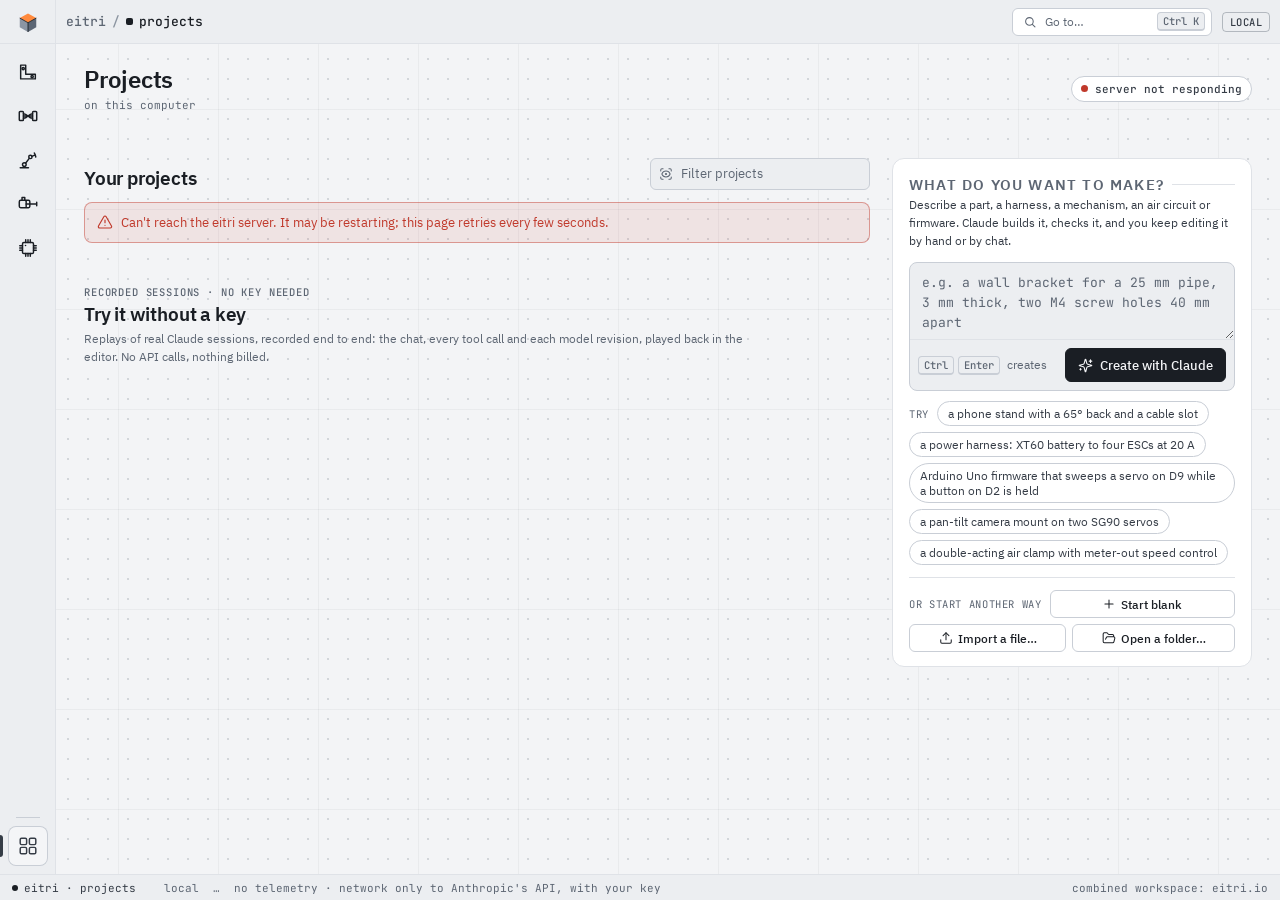
==== commit b3d9fa13: "Every page in the eitri app shell; share page downloads per domain, clean console The editor, the fi" ====
--- a/eitri/web/home.html
+++ b/eitri/web/home.html
@@ -3,257 +3,158 @@
 <head>
 <meta charset="utf-8">
 <meta name="viewport" content="width=device-width, initial-scale=1">
-<title>eitri</title>
+<title>Projects · eitri</title>
 <link rel="icon" href="assets/mark.svg">
-<link rel="stylesheet" href="assets/eitri.css">
+<link rel="stylesheet" href="assets/design/fonts.css">
+<link rel="stylesheet" href="assets/design/tokens.css">
+<link rel="stylesheet" href="assets/design/shell.css">
+<link rel="stylesheet" href="assets/app.css">
+<script src="assets/design/glyphs.js"></script>
+<!-- eitri:host-head -->
+<script src="assets/shell-host.js" data-root="/"></script>
+<script src="assets/design/shell.js"></script>
 <style>
-  [hidden] { display: none !important; }
-  body { min-height: 100vh; }
-  .spacer { flex: 1; }
-  .sr { position: absolute; width: 1px; height: 1px; overflow: hidden; clip: rect(0 0 0 0); white-space: nowrap; }
-
-  /* ------------------------------------------------------------ header */
-  .top { position: sticky; top: 0; z-index: 20; height: 56px; display: flex; align-items: center; gap: var(--s3);
-    padding: 0 var(--s6); border-bottom: 1px solid var(--line);
-    background: color-mix(in srgb, var(--bg) 86%, transparent); backdrop-filter: blur(10px); }
-  .top .wordmark { gap: 0; } .top .wordmark .mark { margin-right: 9px; }
-  .top .tag { padding-left: var(--s3); margin-left: var(--s1); border-left: 1px solid var(--line-2); color: var(--muted);
-    font: 400 var(--t-sm)/1 var(--font-mono); letter-spacing: .01em; }
-  #agent { max-width: 340px; }
+  /* the local project list: the page head (Claude's status and the API key), the key setup, the prompt box, the projects, the demos */
+  .home .page { max-width: 1240px; margin: 0 auto; }
+  .home .page-head { align-items: center; margin-bottom: 16px; }
+  .home .page-head .who { display: flex; align-items: center; gap: 8px; position: relative; }
+  #agent { max-width: 320px; }
   #agent > span:last-child { overflow: hidden; text-overflow: ellipsis; white-space: nowrap; }
-  #agent .spinner { width: 10px; height: 10px; border-width: 1.5px; color: var(--muted); }
-  .keywrap { position: relative; }
-  .pop { position: absolute; right: 0; top: calc(100% + var(--s2)); width: 320px; z-index: 30; padding: var(--s4);
-    background: var(--raised); border: 1px solid var(--line-2); border-radius: var(--r2); box-shadow: var(--shadow-2);
-    animation: cc-rise var(--med) var(--ease); }
-  .pop .eyebrow { margin-bottom: var(--s2); }
-  .pop .masked { display: flex; align-items: center; gap: var(--s2); padding: var(--s2) var(--s3); border-radius: var(--r1);
-    background: var(--bg-2); border: 1px solid var(--line); font: 500 var(--t-md)/1.2 var(--font-mono); color: var(--fg); }
-  .pop p { margin: var(--s3) 0 0; color: var(--muted); font-size: var(--t-sm); line-height: 1.5; }
-  .pop p code { font-size: 11.5px; color: var(--fg-2); }
-  .pop .row { display: flex; gap: var(--s2); margin-top: var(--s4); }
-
-  /* ------------------------------------------------------------ layout */
-  main { position: relative; max-width: 1200px; margin: 0 auto; padding: var(--s6) var(--s6) var(--s7); }
-  .backdrop { position: absolute; inset: 0 0 auto 0; height: 560px; z-index: -1; pointer-events: none;
-    background-image: linear-gradient(var(--line) 1px, transparent 1px), linear-gradient(90deg, var(--line) 1px, transparent 1px);
-    background-size: 32px 32px; background-position: -1px -1px; opacity: .45;
-    -webkit-mask-image: radial-gradient(ellipse 70% 80% at 50% 0%, #000 0%, transparent 72%);
-            mask-image: radial-gradient(ellipse 70% 80% at 50% 0%, #000 0%, transparent 72%); }
-  section + section { margin-top: var(--s7); }
-  .sechead { display: flex; align-items: flex-end; gap: var(--s4); margin-bottom: var(--s4); flex-wrap: wrap; }
-  .sechead .eyebrow { font-family: var(--font-mono); font-weight: 500; letter-spacing: .06em; margin-bottom: var(--s2); display: flex; align-items: center; gap: var(--s2); }
-  .sechead .eyebrow i { display: inline-block; width: 16px; height: 1px; background: var(--accent); }
-  .sechead h2 { margin: 0; font: 600 var(--t-xl)/1.25 var(--font-ui); letter-spacing: -.015em; }
-  .sechead p { margin: var(--s1) 0 0; color: var(--muted); max-width: 640px; }
-
-  /* ------------------------------------------------------------ setup panel */
-  .setup { position: relative; display: grid; grid-template-columns: minmax(0, 1.35fr) minmax(0, 1fr); overflow: hidden;
-    background: var(--panel); border: 1px solid var(--line-2); border-radius: var(--r3); box-shadow: var(--shadow-2);
-    animation: cc-rise var(--med) var(--ease); }
-  .setup::before { content: ""; position: absolute; left: 0; top: 0; right: 0; height: 2px;
-    background: linear-gradient(90deg, var(--accent), color-mix(in srgb, var(--accent) 0%, transparent) 70%); }
-  .setup-main { padding: var(--s5) var(--s6) var(--s5); display: flex; flex-direction: column; }
-  .setup-later { margin-top: auto; padding-top: var(--s4); display: flex; align-items: center; gap: var(--s2); color: var(--faint); font-size: var(--t-sm); }
+  #agent .dot { width: 7px; height: 7px; }
+  .pop { position: absolute; right: 0; top: calc(100% + 8px); width: 330px; z-index: 30; padding: 14px; background: var(--raised); border: 1px solid var(--line-2);
+    border-radius: var(--r2); box-shadow: var(--shadow-2); animation: cc-rise var(--med) var(--ease); }
+  .pop .eyebrow { margin-bottom: 8px; display: block; }
+  .pop .masked { display: flex; align-items: center; gap: 8px; padding: 8px 10px; border-radius: var(--r1); background: var(--bg-2); border: 1px solid var(--line);
+    font: 400 var(--t-sm) var(--font-mono); color: var(--fg-2); margin-bottom: 10px; }
+  .pop p { margin: 0 0 10px; color: var(--fg-2); font-size: var(--t-sm); }
+  .pop code { font-size: var(--t-xs); overflow-wrap: anywhere; }
+  .pop .row { display: flex; align-items: center; gap: 8px; }
+
+  .sect-h { display: flex; align-items: flex-end; gap: 12px; flex-wrap: wrap; margin: 30px 0 12px; }
+  .sect-h h2 { margin: 0; font: 600 var(--t-xl)/1.2 var(--font-ui); letter-spacing: -.01em; }
+  .sect-h .sub { margin: 4px 0 0; color: var(--muted); font-size: var(--t-sm); max-width: 680px; }
+  .sect-h .eyebrow { display: block; margin-bottom: 4px; }
+
+  /* first run: the API key */
+  .setup { position: relative; display: grid; grid-template-columns: minmax(0, 1.35fr) minmax(0, 1fr); overflow: hidden; margin-bottom: 18px; }
+  .setup-main { padding: 22px 24px 20px; display: flex; flex-direction: column; }
+  .setup-close { position: absolute; top: 10px; right: 10px; z-index: 1; }
+  .setup h2 { margin: 6px 0; font: 600 var(--t-xl)/1.25 var(--font-ui); letter-spacing: -.01em; }
+  .setup-main > p { margin: 0; color: var(--fg-2); max-width: 540px; }
+  .setup-main > p a { color: var(--fg); text-decoration: underline; text-decoration-color: var(--line-2); text-underline-offset: 2px; white-space: nowrap; }
+  .setup-main > p a .i { width: 13px; height: 13px; vertical-align: -2px; }
+  .setup-note { display: flex; gap: 8px; align-items: flex-start; margin-top: 12px; padding: 8px 10px; border-radius: var(--r1); background: var(--warn-soft); color: var(--fg-2); font-size: var(--t-sm); }
+  .setup-note .i { color: var(--warn); margin-top: 2px; }
+  .keyrow { display: flex; gap: 8px; margin-top: 16px; max-width: 560px; }
+  .keyfield { position: relative; flex: 1; min-width: 0; display: flex; }
+  .keyfield > .i { position: absolute; left: 11px; top: 11px; color: var(--muted); pointer-events: none; }
+  .keyfield .input { height: 38px; padding-left: 34px; padding-right: 38px; width: 100%; }
+  .keyfield .reveal { position: absolute; right: 4px; top: 4px; width: 30px; height: 30px; }
+  .keyrow .btn { height: 38px; }
+  .setup-status { min-height: 24px; margin-top: 12px; font-size: var(--t-md); max-width: 560px; }
+  .setup-status .line { display: flex; align-items: flex-start; gap: 8px; padding: 8px 10px; border-radius: var(--r1); }
+  .setup-status .line .i, .setup-status .line .spinner { margin-top: 2px; }
+  .setup-status .wait { color: var(--fg-2); background: var(--raised); } .setup-status .bad { color: var(--bad); background: var(--bad-soft); }
+  .setup-status .ok { color: var(--ok); background: var(--ok-soft); }
+  .setup-later { margin: auto 0 0; padding-top: 14px; display: flex; align-items: center; gap: 8px; color: var(--muted); font-size: var(--t-sm); }
   .setup-later a { color: var(--fg-2); text-decoration: underline; text-decoration-color: var(--line-2); text-underline-offset: 3px; }
-  .setup-later a:hover { color: var(--fg); }
-  .setup-close { position: absolute; top: var(--s3); right: var(--s3); z-index: 1; }
-  .setup .eyebrow { display: flex; align-items: center; gap: var(--s2); color: var(--accent); }
-  .setup h2 { margin: var(--s2) 0 var(--s2); font: 600 var(--t-xl)/1.25 var(--font-ui); letter-spacing: -.015em; }
-  .setup-main > p { margin: 0; color: var(--fg-2); max-width: 520px; }
-  .setup-main > p a { white-space: nowrap; }
-  .setup-main > p a .i { width: 13px; height: 13px; vertical-align: -2px; }
-  .setup-note { display: flex; gap: var(--s2); align-items: flex-start; margin-top: var(--s3); padding: var(--s2) var(--s3);
-    border-radius: var(--r1); background: var(--accent-soft); color: var(--fg); font-size: var(--t-md); }
-  .setup-note .i { color: var(--accent); margin-top: 2px; }
-  .keyrow { display: flex; gap: var(--s2); margin-top: var(--s4); max-width: 560px; }
-  .keyfield { position: relative; flex: 1; min-width: 0; }
-  .keyfield > .i { position: absolute; left: 11px; top: 11px; color: var(--faint); pointer-events: none; }
-  .keyfield .input { height: 38px; padding-left: 34px; padding-right: 38px; }
-  .keyfield .reveal { position: absolute; right: 4px; top: 4px; width: 30px; height: 30px; }
-  .keyrow .btn { height: 38px; padding: 0 var(--s4); }
-  .setup-status { min-height: 24px; margin-top: var(--s3); font-size: var(--t-md); max-width: 560px; }
-  .setup-status .line { display: flex; align-items: flex-start; gap: var(--s2); padding: var(--s2) var(--s3); border-radius: var(--r1); }
-  .setup-status .line .i, .setup-status .line .spinner { margin-top: 2px; }
-  .setup-status .wait { color: var(--fg-2); background: var(--raised); }
-  .setup-status .bad { color: var(--bad); background: var(--bad-soft); }
-  .setup-status .ok { color: var(--ok); background: var(--ok-soft); }
-  .setup-status .idle { color: var(--muted); padding-left: 0; }
-  .setup-facts { margin: 0; padding: var(--s5) var(--s6) var(--s5) var(--s5); border-left: 1px solid var(--line); background: var(--bg-2);
-    display: flex; flex-direction: column; gap: var(--s4); }
-  .fact { display: grid; grid-template-columns: 28px 1fr; gap: var(--s3); }
+  .setup-facts { margin: 0; padding: 22px 24px; border-left: 1px solid var(--line); background: var(--bg-2); display: flex; flex-direction: column; gap: 16px; }
+  .fact { display: grid; grid-template-columns: 28px 1fr; gap: 12px; }
   .fact .ico { width: 28px; height: 28px; border-radius: var(--r1); display: grid; place-items: center; background: var(--raised); border: 1px solid var(--line); color: var(--fg-2); }
-  .fact b { display: block; font-weight: 600; font-size: var(--t-md); color: var(--fg); margin-bottom: 2px; }
-  .fact p { margin: 0; color: var(--muted); font-size: var(--t-sm); line-height: 1.55; }
-  .fact code { font-size: 11px; color: var(--fg-2); word-break: break-all; }
-  .fact .num { font-family: var(--font-mono); color: var(--fg); }
-
-  /* ------------------------------------------------------------ demos */
-  .demos { display: grid; grid-template-columns: repeat(3, minmax(0, 1fr)); gap: var(--s4); }
-  .demo { display: flex; flex-direction: column; overflow: hidden; background: var(--panel); border: 1px solid var(--line); border-radius: var(--r2);
-    transition: border-color var(--med) var(--ease), transform var(--med) var(--ease), box-shadow var(--med) var(--ease); }
-  .demo:hover { border-color: var(--line-2); transform: translateY(-2px); box-shadow: var(--shadow-2); }
-  .shot { position: relative; display: block; aspect-ratio: 4 / 3; overflow: hidden; background: var(--bg-2); border-bottom: 1px solid var(--line); }
-  .shot img { width: 100%; height: 100%; object-fit: cover; display: block; transition: transform .5s var(--ease); }
-  .demo:hover .shot img { transform: scale(1.025); }
-  .shot .tl { position: absolute; left: var(--s3); top: var(--s3); display: flex; gap: var(--s1); }
-  .shot .tl .badge { background: rgba(13, 16, 21, .82); color: var(--fg-2); backdrop-filter: blur(4px); border: 1px solid rgba(255, 255, 255, .08); }
-  .shot .tl .badge.live { color: var(--accent); }
-  .shot .play { position: absolute; left: 50%; top: 50%; width: 52px; height: 52px; margin: -26px 0 0 -26px; border-radius: 50%;
-    display: grid; place-items: center; background: rgba(13, 16, 21, .78); color: var(--fg); border: 1px solid rgba(255, 255, 255, .14);
-    opacity: 0; transform: scale(.9); transition: opacity var(--med) var(--ease), transform var(--med) var(--ease); backdrop-filter: blur(4px); }
-  .shot .play .i { width: 20px; height: 20px; margin-left: 3px; fill: currentColor; }
-  .demo:hover .shot .play, .shot:focus-visible .play { opacity: 1; transform: none; }
-  .demo .body { display: flex; flex-direction: column; flex: 1; gap: var(--s2); padding: var(--s4); }
-  .demo h3 { margin: 0; font: 600 var(--t-lg)/1.3 var(--font-ui); letter-spacing: -.01em; }
-  .demo .blurb { margin: 0; color: var(--fg-2); font-size: var(--t-md); line-height: 1.5; }
-  .demo .outcome { display: flex; gap: var(--s2); align-items: flex-start; margin: 0; color: var(--muted); font-size: var(--t-sm); line-height: 1.5; }
-  .demo .outcome .i { margin-top: 1px; color: var(--ok); }
-  .demo .outcome.stopped .i { color: var(--warn); }
-  .stats { display: flex; flex-wrap: wrap; gap: var(--s1) var(--s4); margin-top: auto; padding-top: var(--s3); border-top: 1px dashed var(--line);
-    font: 400 var(--t-sm)/1.4 var(--font-mono); color: var(--muted); }
-  .stats span { display: inline-flex; align-items: center; gap: 6px; }
-  .stats b { font-weight: 500; color: var(--fg-2); }
-  .demo .acts { display: flex; gap: var(--s2); margin-top: var(--s1); }
-  .demo .acts .btn:first-child { flex: 1; }
-  .demo .acts .btn:first-child .i { color: var(--accent); fill: currentColor; }
-  .note { display: flex; align-items: center; gap: var(--s2); margin-top: var(--s3); color: var(--faint); font-size: var(--t-sm); }
-
-  /* thumbnail placeholder: a faint isometric part on a drafting grid */
-  .ph { width: 100%; height: 100%; display: grid; place-items: center; color: var(--faint);
-    background-color: var(--bg-2);
-    background-image: linear-gradient(var(--line) 1px, transparent 1px), linear-gradient(90deg, var(--line) 1px, transparent 1px);
-    background-size: 20px 20px; background-position: center; }
-  .ph svg { width: 56px; height: 56px; stroke-width: 1.1; opacity: .8; }
-
-  /* ------------------------------------------------------------ compose */
-  .compose { padding: var(--s5) var(--s6) var(--s5); background: var(--panel); border: 1px solid var(--line); border-radius: var(--r3); }
-  .compose h2 { margin: 0; font: 600 var(--t-xl)/1.25 var(--font-ui); letter-spacing: -.015em; }
-  .compose .lede { margin: var(--s1) 0 var(--s4); color: var(--muted); }
-  .composer { border: 1px solid var(--line-2); border-radius: var(--r2); background: var(--bg-2); transition: border-color var(--fast), box-shadow var(--fast); }
-  .composer:focus-within { border-color: var(--accent); box-shadow: 0 0 0 3px var(--accent-soft); }
-  #prompt { display: block; width: 100%; min-height: 96px; resize: vertical; border: 0; background: transparent; color: var(--fg);
-    padding: var(--s3) var(--s4) var(--s2); font: 400 var(--t-lg)/1.55 var(--font-ui); }
-  #prompt::placeholder { color: var(--faint); }
-  #prompt:focus-visible { outline: none; }
-  .composer-bar { display: flex; align-items: center; gap: var(--s3); padding: var(--s2) var(--s2) var(--s2) var(--s4); }
-  .composer-bar .hint { color: var(--faint); font-size: var(--t-sm); display: inline-flex; align-items: center; gap: 4px; }
-  .composer-bar .keyneed { color: var(--muted); font-size: var(--t-sm); display: inline-flex; align-items: center; gap: 6px; }
-  .composer-bar .keyneed .i { color: var(--warn); }
-  #create { height: 34px; padding: 0 var(--s4); }
-  .examples { display: flex; gap: var(--s2); flex-wrap: wrap; align-items: center; margin-top: var(--s3); }
-  .examples .lbl { color: var(--faint); font-size: var(--t-sm); margin-right: var(--s1); }
-  .ex { height: 28px; padding: 0 var(--s3); border: 1px solid var(--line); border-radius: 999px; background: transparent; color: var(--fg-2);
-    font: 400 var(--t-sm)/1 var(--font-ui); cursor: pointer; transition: border-color var(--fast), color var(--fast), background var(--fast); }
-  .ex:hover { border-color: var(--line-2); background: var(--raised); color: var(--fg); }
-  .actions { display: flex; gap: var(--s2); align-items: center; flex-wrap: wrap; margin-top: var(--s4); padding-top: var(--s4); border-top: 1px solid var(--line); }
-  .actions .lbl { color: var(--faint); font-size: var(--t-sm); margin-right: var(--s1); }
-  .msg { margin-top: var(--s3); font-size: var(--t-md); color: var(--fg-2); display: flex; align-items: center; gap: var(--s2); }
-  .msg:empty { display: none; }
-  .msg.err { color: var(--bad); }
-
-  /* ------------------------------------------------------------ projects */
-  .tools { display: flex; align-items: center; gap: var(--s3); }
-  #count { color: var(--muted); font: 400 var(--t-sm)/1 var(--font-mono); white-space: nowrap; }
-  .search { position: relative; width: 240px; }
-  .search .i { position: absolute; left: 10px; top: 9px; color: var(--faint); pointer-events: none; }
-  #filter { padding-left: 32px; }
-  .grid { display: grid; grid-template-columns: repeat(auto-fill, minmax(220px, 1fr)); gap: var(--s4); }
-  .grid > .card { position: relative; display: flex; flex-direction: column; overflow: visible; color: inherit; text-decoration: none; cursor: pointer;
-    transition: border-color var(--med) var(--ease), transform var(--med) var(--ease), box-shadow var(--med) var(--ease); }
-  .grid > .card:hover { border-color: var(--line-2); transform: translateY(-2px); box-shadow: var(--shadow-2); color: inherit; }
-  .card .thumb { aspect-ratio: 4 / 3; overflow: hidden; border-bottom: 1px solid var(--line); background: var(--bg-2); border-radius: var(--r2) var(--r2) 0 0; }
-  .card .thumb img { width: 100%; height: 100%; object-fit: cover; display: block; }
-  .card .body { display: flex; flex-direction: column; gap: 3px; padding: var(--s3) var(--s3) var(--s3) var(--s4); min-height: 84px; }
-  .card .name { font-weight: 600; font-size: var(--t-md); color: var(--fg); overflow: hidden; text-overflow: ellipsis; white-space: nowrap; padding-right: 28px; }
-  .card .meta { display: flex; align-items: center; gap: 6px; color: var(--muted); font: 400 var(--t-xs)/1.4 var(--font-mono); }
-  .card .meta .i { width: 12px; height: 12px; vertical-align: 0; }
-  .card .last { color: var(--muted); font-size: var(--t-sm); line-height: 1.45; overflow: hidden; display: -webkit-box; -webkit-line-clamp: 2; -webkit-box-orient: vertical; }
-  .card .flags { position: absolute; left: var(--s2); top: var(--s2); right: var(--s2); display: flex; gap: var(--s1); flex-wrap: wrap; pointer-events: none; }
-  .card .flags .badge { background: rgba(13, 16, 21, .84); color: var(--fg-2); border: 1px solid rgba(255, 255, 255, .08); backdrop-filter: blur(4px); }
-  .card .flags .badge.busy { color: var(--accent); }
-  .card .flags .badge.busy .dot { width: 6px; height: 6px; }
-  .more { position: absolute; right: 6px; top: 0; width: 26px; height: 26px; padding: 0; border-radius: var(--r1); border: 0;
-    background: transparent; color: var(--muted); cursor: pointer; display: grid; place-items: center; }
-  .more:hover { background: var(--raised-2); color: var(--fg); }
-  .menu { position: absolute; right: 6px; z-index: 5; min-width: 168px; padding: var(--s1); display: none;
-    background: var(--raised); border: 1px solid var(--line-2); border-radius: var(--r1); box-shadow: var(--shadow-2); }
-  .menu.open { display: block; animation: cc-rise var(--fast) var(--ease); }
-  .menu button { display: flex; align-items: center; gap: var(--s2); width: 100%; padding: 7px var(--s2); border: 0; border-radius: 4px;
-    background: transparent; color: var(--fg-2); font: 400 var(--t-md)/1.2 var(--font-ui); text-align: left; cursor: pointer; }
-  .menu button:hover { background: var(--raised-2); color: var(--fg); }
-  .menu button.danger { color: var(--bad); }
-  .menu button.danger:hover { background: var(--bad-soft); }
-
-  .skel { border-radius: var(--r2); border: 1px solid var(--line); background: var(--panel); overflow: hidden; }
-  .skel .s-img { aspect-ratio: 4 / 3; border-radius: 0; }
-  .skel .s-body { padding: var(--s3) var(--s4) var(--s4); display: flex; flex-direction: column; gap: var(--s2); }
-  .skel .s-line { height: 10px; }
-  .skel.big .s-body { padding: var(--s4); gap: var(--s3); }
-
-  .empty { display: flex; flex-direction: column; align-items: center; text-align: center; gap: var(--s2);
-    padding: var(--s7) var(--s5); border: 1px dashed var(--line-2); border-radius: var(--r3);
-    background: radial-gradient(ellipse 50% 70% at 50% 0%, var(--bg-2), transparent); }
-  .empty .ring { width: 56px; height: 56px; border-radius: 14px; display: grid; place-items: center; margin-bottom: var(--s2);
-    background: var(--raised); border: 1px solid var(--line-2); color: var(--fg-2); box-shadow: var(--shadow-1); }
-  .empty .ring .i { width: 26px; height: 26px; stroke-width: 1.4; }
-  .empty h3 { margin: 0; font: 600 var(--t-lg)/1.3 var(--font-ui); }
-  .empty p { margin: 0; color: var(--muted); max-width: 420px; }
-  .empty .row { display: flex; gap: var(--s2); flex-wrap: wrap; justify-content: center; margin-top: var(--s3); }
-  .banner { display: flex; align-items: center; gap: var(--s3); padding: var(--s3) var(--s4); border-radius: var(--r2);
-    border: 1px solid color-mix(in srgb, var(--warn) 35%, transparent); background: var(--warn-soft); color: var(--fg); margin-bottom: var(--s4); }
-  .banner .i { color: var(--warn); }
-
-  /* ------------------------------------------------------------ footer */
-  .foot { display: flex; align-items: center; gap: var(--s4); flex-wrap: wrap; margin-top: var(--s7); padding-top: var(--s4);
-    border-top: 1px solid var(--line); color: var(--muted); font-size: var(--t-sm); }
-  .foot .priv { display: inline-flex; align-items: center; gap: var(--s2); }
-  .foot .priv .i { color: var(--ok); }
-  .foot .ws { display: inline-flex; align-items: center; gap: var(--s2); min-width: 0; }
-  #workspace { font-size: 11.5px; color: var(--fg-2); background: var(--raised); border: 1px solid var(--line); border-radius: 4px; padding: 2px 6px;
-    max-width: 520px; overflow: hidden; text-overflow: ellipsis; white-space: nowrap; display: inline-block; vertical-align: middle; }
-
-  /* ------------------------------------------------------------ responsive */
-  @media (max-width: 1080px) {
-    .setup { grid-template-columns: 1fr; }
-    .setup-facts { border-left: 0; border-top: 1px solid var(--line); padding: var(--s5) var(--s6); display: grid; grid-template-columns: repeat(3, minmax(0, 1fr)); }
-  }
-  @media (max-width: 860px) {
-    .top, main { padding-left: var(--s4); padding-right: var(--s4); }
-    .top .tag { display: none; }
-    #agent { max-width: 200px; }
-    .setup-main, .compose { padding-left: var(--s5); padding-right: var(--s5); }
-    .setup-facts { grid-template-columns: 1fr; padding: var(--s5); }
-    .search { width: 180px; }
-  }
-  @media (max-width: 760px) { .demos { grid-template-columns: 1fr; } }
-  @media (max-width: 620px) {
+  .fact b { color: var(--fg); font-weight: 600; } .fact p { margin: 2px 0 0; color: var(--fg-2); font-size: var(--t-sm); line-height: 1.5; }
+  .fact .num, .fact code { font-family: var(--font-mono); font-size: var(--t-xs); color: var(--fg); overflow-wrap: anywhere; }
+
+  /* describe a new design */
+  .cols { display: grid; grid-template-columns: minmax(0, 1fr) 360px; gap: 22px; align-items: start; }
+  .sidecol { position: sticky; top: 0; padding-top: 30px; }
+  .maincol > section:first-child .sect-h { margin-top: 30px; }
+  .compose { padding: 16px 16px 14px; }
+  .compose .other .btn { flex: 1 1 auto; }
+  .compose h2 { margin: 0 0 2px; font: 600 var(--t-lg)/1.3 var(--font-ui); }
+  .compose .lede { margin: 0 0 12px; color: var(--fg-2); font-size: var(--t-sm); }
+  .compose .prompt textarea { min-height: 76px; }
+  .compose .bar .hint { margin: 0; display: inline-flex; align-items: center; gap: 4px; }
+  .compose .bar .btn.primary { flex: none; }
+  .keyneed { display: inline-flex; align-items: center; gap: 6px; color: var(--warn); font-size: var(--t-sm); }
+  .compose .chips .lbl, .compose .other .lbl { color: var(--muted); font: 400 var(--t-2xs) var(--font-mono); letter-spacing: .06em; text-transform: uppercase; align-self: center; margin-right: 2px; }
+  .compose .other { display: flex; flex-wrap: wrap; align-items: center; gap: 6px; margin-top: 12px; padding-top: 12px; border-top: 1px solid var(--line); }
+  #msg { min-height: 0; margin: 10px 0 0; display: flex; align-items: center; gap: 8px; color: var(--fg-2); font-size: var(--t-sm); }
+  #msg:empty { display: none; } #msg.err { color: var(--bad); }
+
+  /* the projects */
+  .filters { display: flex; flex-wrap: wrap; gap: 6px; align-items: center; }
+  .filters .chip { font-family: var(--font-ui); }
+  .filters .chip .n { color: var(--muted); font: 400 var(--t-xs) var(--font-mono); }
+  .search { position: relative; } .search .i { position: absolute; left: 9px; top: 9px; color: var(--muted); pointer-events: none; }
+  .search .input { height: 32px; padding-left: 30px; width: 220px; }
+  #count { color: var(--muted); font: 400 var(--t-xs) var(--font-mono); }
+  .card .thumb { background: var(--bg-2); }
+  .card .thumb img { background: transparent; }
+  .card .last { grid-column: 1 / -1; color: var(--muted); font-size: var(--t-xs); overflow: hidden; text-overflow: ellipsis; white-space: nowrap; }
+  .card .badge e-glyph { width: 12px; height: 12px; }
+  .card .more { width: 28px; height: 28px; padding: 0; border-color: transparent; background: transparent; color: var(--muted); }
+  .card .more:hover { background: var(--raised-2); color: var(--fg); }
+  .card .more e-glyph { width: 18px; height: 18px; }
+  .card .flags .busy { color: var(--tool); border-color: var(--accent-line); display: inline-flex; align-items: center; gap: 5px; }
+  .card .flags .busy .dot { width: 6px; height: 6px; }
+  .banner { display: flex; gap: 8px; align-items: center; margin: 0 0 12px; }
+  .skel { background: var(--panel); border: 1px solid var(--line); border-radius: var(--r3); overflow: hidden; }
+  .skel .s-img { aspect-ratio: 16 / 10; border-radius: 0; }
+  .skel .s-body { padding: 12px; display: grid; gap: 8px; } .skel .s-line { height: 10px; }
+  .empty-state { padding: 34px 20px; text-align: center; color: var(--muted); border: 1px dashed var(--line-2); border-radius: var(--r3); background: var(--panel); }
+  .empty-state h3 { color: var(--fg); margin: 6px 0; font: 600 var(--t-lg) var(--font-ui); }
+  .empty-state p { margin: 0 auto 14px; max-width: 460px; }
+  .empty-state .acts { display: flex; gap: 8px; justify-content: center; flex-wrap: wrap; }
+  .empty-state e-glyph { width: 34px; height: 34px; color: var(--tool); }
+
+  /* recorded demo sessions */
+  .demo .body { grid-template-columns: minmax(0, 1fr); row-gap: 8px; padding: 12px; }
+  .demo .blurb { margin: 0; color: var(--fg-2); font-size: var(--t-sm); line-height: 1.5; }
+  .demo .outcome { margin: 0; display: flex; gap: 6px; align-items: flex-start; color: var(--ok); font-size: var(--t-sm); }
+  .demo .outcome.stopped { color: var(--warn); }
+  .demo .outcome .i { margin-top: 2px; }
+  .demo .acts { display: flex; gap: 6px; position: relative; z-index: 2; }
+  .demo .thumb { position: relative; }
+  .demo .play { position: absolute; inset: 0; display: grid; place-items: center; opacity: 0; transition: opacity var(--fast) var(--ease); }
+  .demo .play span { width: 46px; height: 46px; border-radius: 50%; background: var(--tool); color: var(--tool-ink); display: grid; place-items: center; box-shadow: var(--shadow-2); }
+  .demo:hover .play, .demo .thumb:focus-visible .play { opacity: 1; }
+  #demonote { display: flex; gap: 6px; align-items: flex-start; }
+  #demonote .i { margin-top: 2px; }
+  .cards.demos { grid-template-columns: repeat(auto-fill, minmax(280px, 1fr)); }
+
+  @media (max-width: 1060px) { .cols { grid-template-columns: 1fr; } .sidecol { position: static; padding-top: 0; order: -1; } .maincol > section:first-child .sect-h { margin-top: 22px; } }
+  @media (max-width: 900px) { .setup { grid-template-columns: 1fr; } .setup-facts { border-left: 0; border-top: 1px solid var(--line); } }
+  @media (max-width: 760px) {
+    .home .page-head .who { width: 100%; }
+    #agent { max-width: none; flex: 1; }
+    .search .input { width: 100%; } .search { flex: 1; }
+    .pop { width: min(330px, calc(100vw - 28px)); }
     .keyrow { flex-direction: column; }
-    .sechead .tools { width: 100%; } .search { flex: 1; width: auto; }
-    #agent { display: none; }
+    .compose .bar .hint { display: none; }
   }
 </style>
 </head>
-<body>
-<header class="top">
-  <span class="wordmark"><img class="mark" src="assets/mark.svg" alt="">eitri</span>
-  <span class="tag">CAD with Claude</span>
-  <div class="spacer"></div>
-  <span class="pill" id="agent" title="Checking whether Claude can run"><span class="spinner"></span><span>checking Claude…</span></span>
-  <div class="keywrap">
-    <button class="btn sm" id="keybtn" hidden></button>
-    <div class="pop" id="keymenu" role="dialog" aria-label="API key" hidden></div>
-  </div>
-</header>
-
-<main>
-  <div class="backdrop" aria-hidden="true"></div>
+<body class="app home" data-tool="all">
+<a class="skip" href="#main">Skip to the content</a>
+<eitri-topbar id="topbar" crumbs='[["eitri","/"],["projects"]]'></eitri-topbar>
+<eitri-rail id="rail" active="projects"></eitri-rail>
+<main id="main" class="canvas single gridbg">
+ <div class="page">
+  <header class="page-head">
+    <div><h1 id="pagetitle">Projects</h1><p class="sub" id="pagesub">on this computer</p></div>
+    <span class="sp"></span>
+    <div class="who">
+      <span class="pill" id="agent" title="Checking whether Claude can run"><span class="spinner"></span><span>checking Claude…</span></span>
+      <button class="btn sm" id="keybtn" hidden></button>
+      <div class="pop" id="keymenu" role="dialog" aria-label="API key" hidden></div>
+    </div>
+  </header>
 
   <!-- the API key setup panel: shown on first run when no key is set -->
-  <section class="setup" id="setup" aria-labelledby="setuptitle" hidden>
-    <button class="btn ghost icon sm setup-close" id="setupclose" title="Close (you can add a key later from the top bar)" aria-label="Close"><svg class="i"><use href="assets/icons.svg#i-x"/></svg></button>
+  <section class="panel setup" id="setup" aria-labelledby="setuptitle" hidden>
+    <button class="btn ghost icon sm setup-close" id="setupclose" title="Close (you can add a key later from the top of this page)" aria-label="Close"><svg class="i"><use href="assets/icons.svg#i-x"/></svg></button>
     <div class="setup-main">
-      <div class="eyebrow"><svg class="i sm"><use href="assets/icons.svg#i-key-round"/></svg>Connect Claude</div>
+      <div class="eyebrow"><span class="pill-tag">Connect Claude</span></div>
       <h2 id="setuptitle">Add your Anthropic API key</h2>
       <p>eitri uses your own Anthropic API key, and requests are billed to it. Create one in the
         <a href="https://console.anthropic.com/settings/keys" target="_blank" rel="noopener noreferrer">Anthropic Console <svg class="i"><use href="assets/icons.svg#i-external-link"/></svg></a>,
@@ -281,90 +182,116 @@
     </aside>
   </section>
 
-  <!-- recorded demo sessions -->
-  <section id="demosec">
-    <div class="sechead">
-      <div>
-        <div class="eyebrow"><i></i>Recorded sessions · no key needed</div>
-        <h2>Try it without a key</h2>
-        <p>Replays of real Claude sessions, recorded end to end: the chat, every tool call and each model revision, played back in the editor. No API calls, nothing billed.</p>
-      </div>
+  <div class="cols">
+  <div class="maincol">
+  <!-- the projects on this computer -->
+  <section id="projsec" aria-labelledby="projtitle">
+    <div class="sect-h">
+      <div><h2 id="projtitle">Your projects</h2></div>
+      <span class="sp" style="flex:1"></span>
+      <div class="filters" id="filters" role="group" aria-label="Show projects of one tool"></div>
+      <span id="count"></span>
+      <div class="search"><svg class="i sm"><use href="assets/icons.svg#i-scan-eye"/></svg>
+        <input class="input" id="filter" type="search" placeholder="Filter projects" aria-label="Filter projects"></div>
     </div>
-    <div class="demos" id="demos"></div>
-  </section>
-
-  <!-- describe a new part -->
-  <section class="compose" id="compose">
-    <h2>What do you want to make?</h2>
-    <p class="lede">Describe a part or an assembly. Claude models it, checks it, and you keep editing it by hand or by chat.</p>
-    <div class="composer">
-      <label class="sr" for="prompt">Describe the part</label>
-      <textarea id="prompt" placeholder="e.g. a wall bracket for a 25 mm pipe, 3 mm thick, two M4 screw holes 40 mm apart"></textarea>
-      <div class="composer-bar">
-        <span class="hint" id="kbdhint"><kbd id="modkey">Ctrl</kbd><kbd>Enter</kbd>&nbsp;creates</span>
-        <span class="keyneed" id="keyneed" hidden><svg class="i sm"><use href="assets/icons.svg#i-key-round"/></svg>Needs an API key</span>
-        <div class="spacer"></div>
-        <button class="btn primary" id="create" title="Create the project and let Claude start (⌘/Ctrl+Enter)"><svg class="i"><use href="assets/icons.svg#i-sparkles"/></svg>Create with Claude</button>
-      </div>
-    </div>
-    <div class="examples" id="examples"><span class="lbl">Try</span></div>
-    <div class="actions">
-      <span class="lbl">Or start another way</span>
-      <button class="btn" id="blank" title="An empty project to model by hand"><svg class="i"><use href="assets/icons.svg#i-plus"/></svg>Start blank</button>
-      <button class="btn" id="import" title="A STEP, IGES, STL, OBJ, 3MF or PLY file, or a eitri model (.py)"><svg class="i"><use href="assets/icons.svg#i-upload"/></svg>Import a file…</button>
-      <button class="btn" id="link" title="A eitri project folder kept somewhere else on this computer"><svg class="i"><use href="assets/icons.svg#i-folder-open"/></svg>Open a folder…</button>
-      <input type="file" id="file" accept=".step,.stp,.iges,.igs,.stl,.obj,.3mf,.ply,.py" style="display:none">
-    </div>
-    <div class="msg" id="msg" role="status" aria-live="polite"></div>
-  </section>
-
-  <!-- the user's projects -->
-  <section id="projsec">
-    <div class="sechead">
-      <div>
-        <div class="eyebrow"><i></i>On this computer</div>
-        <h2>Your projects</h2>
-      </div>
-      <div class="spacer"></div>
-      <div class="tools">
-        <span id="count"></span>
-        <div class="search"><svg class="i"><use href="assets/icons.svg#i-scan-eye"/></svg>
-          <input class="input" id="filter" type="search" placeholder="Filter projects" aria-label="Filter projects"></div>
-      </div>
-    </div>
-    <div class="banner" id="offline" hidden><svg class="i"><use href="assets/icons.svg#i-triangle-alert"/></svg><span>Can't reach the eitri server. It may be restarting; this page retries every few seconds.</span></div>
-    <div class="grid" id="grid"></div>
-    <div class="empty" id="empty" style="display:none">
-      <div class="ring"><svg class="i"><use href="assets/icons.svg#i-cuboid"/></svg></div>
-      <h3>No projects yet</h3>
-      <p>Describe a part above and Claude will model it, or start from a blank sketch or a file you already have.</p>
-      <div class="row">
-        <button class="btn" id="emptydescribe"><svg class="i"><use href="assets/icons.svg#i-sparkles"/></svg>Describe a part</button>
+    <div class="notice bad banner" id="offline" hidden><svg class="i"><use href="assets/icons.svg#i-triangle-alert"/></svg><span>Can't reach the eitri server. It may be restarting; this page retries every few seconds.</span></div>
+    <div class="cards" id="grid"></div>
+    <div class="empty-state" id="empty" style="display:none">
+      <e-glyph name="all" id="emptyglyph"></e-glyph>
+      <h3 id="emptytitle">No projects yet</h3>
+      <p id="emptytext">Describe a design above and Claude will build it, or start from a blank model or a file you already have.</p>
+      <div class="acts">
+        <button class="btn" id="emptydescribe"><svg class="i"><use href="assets/icons.svg#i-sparkles"/></svg>Describe a design</button>
         <button class="btn" id="emptyblank"><svg class="i"><use href="assets/icons.svg#i-plus"/></svg>Start blank</button>
         <button class="btn" id="emptyimport"><svg class="i"><use href="assets/icons.svg#i-upload"/></svg>Import a file…</button>
       </div>
     </div>
   </section>
 
-  <footer class="foot">
-    <span class="priv"><svg class="i"><use href="assets/icons.svg#i-shield-check"/></svg>Runs on this computer. No telemetry. Network calls only to Anthropic's API, with your key.</span>
-    <div class="spacer"></div>
-    <span class="ws"><svg class="i sm"><use href="assets/icons.svg#i-folder-open"/></svg>Projects live in <code id="workspace">…</code></span>
-  </footer>
+  <!-- recorded demo sessions -->
+  <section id="demosec" aria-labelledby="demotitle">
+    <div class="sect-h"><div>
+      <span class="eyebrow">Recorded sessions · no key needed</span>
+      <h2 id="demotitle">Try it without a key</h2>
+      <p class="sub">Replays of real Claude sessions, recorded end to end: the chat, every tool call and each model revision, played back in the editor. No API calls, nothing billed.</p>
+    </div></div>
+    <div class="cards demos" id="demos"></div>
+  </section>
+  </div>
+  <aside class="sidecol">
+  <!-- describe a new design -->
+  <section class="panel compose" id="compose" aria-labelledby="composetitle">
+    <h2 id="composetitle">What do you want to make?</h2>
+    <p class="lede" id="composelede">Describe a part, a harness, a mechanism, an air circuit or firmware. Claude builds it, checks it, and you keep editing it by hand or by chat.</p>
+    <div class="prompt">
+      <label class="sr" for="prompt">Describe the design</label>
+      <textarea id="prompt" placeholder="e.g. a wall bracket for a 25 mm pipe, 3 mm thick, two M4 screw holes 40 mm apart"></textarea>
+      <div class="bar">
+        <span class="hint" id="kbdhint"><kbd id="modkey">Ctrl</kbd><kbd>Enter</kbd>&nbsp;creates</span>
+        <span class="keyneed" id="keyneed" hidden><svg class="i sm"><use href="assets/icons.svg#i-key-round"/></svg>Needs an API key</span>
+        <span class="spacer"></span>
+        <button class="btn primary" id="create" title="Create the project and let Claude start (⌘/Ctrl+Enter)"><svg class="i"><use href="assets/icons.svg#i-sparkles"/></svg>Create with Claude</button>
+      </div>
+    </div>
+    <div class="chips" id="examples"><span class="lbl">Try</span></div>
+    <div class="other">
+      <span class="lbl">Or start another way</span>
+      <button class="btn sm" id="blank" title="An empty project to model by hand"><svg class="i sm"><use href="assets/icons.svg#i-plus"/></svg>Start blank</button>
+      <button class="btn sm" id="import" title="A STEP, IGES, STL, OBJ, 3MF or PLY file, or a eitri model (.py)"><svg class="i sm"><use href="assets/icons.svg#i-upload"/></svg>Import a file…</button>
+      <button class="btn sm" id="link" title="A eitri project folder kept somewhere else on this computer"><svg class="i sm"><use href="assets/icons.svg#i-folder-open"/></svg>Open a folder…</button>
+      <input type="file" id="file" accept=".step,.stp,.iges,.igs,.stl,.obj,.3mf,.ply,.py" style="display:none">
+    </div>
+    <div id="msg" role="status" aria-live="polite"></div>
+  </section>
+
+  </aside>
+  </div>
+ </div>
 </main>
-
+<footer class="status" id="statusbar">
+  <span class="st-tool"><span class="dot" aria-hidden="true"></span><span id="st-tool">eitri · projects</span></span>
+  <span id="st-version"></span>
+  <span id="st-where">local</span>
+  <span class="st-path" id="workspace" title="">…</span>
+  <span>no telemetry · network only to Anthropic's API, with your key</span>
+  <span class="sp"></span>
+  <a id="st-combined" href="https://eitri.io" target="_blank" rel="noopener">combined workspace: eitri.io</a>
+</footer>
 <script>
 const $ = id => document.getElementById(id);
-const EXAMPLES = ['a phone stand with a 65° back and a cable slot', 'an enclosure for an Arduino Uno with a snap-on lid', 'a 20-tooth and a 40-tooth spur gear pair, module 1.5', 'a cable clip for a 6 mm cable with a screw hole', 'a sheet-metal bracket from 2 mm aluminium'];
+const EXAMPLES = {
+  all: ['a phone stand with a 65° back and a cable slot', 'a power harness: XT60 battery to four ESCs at 20 A', 'Arduino Uno firmware that sweeps a servo on D9 while a button on D2 is held', 'a pan-tilt camera mount on two SG90 servos', 'a double-acting air clamp with meter-out speed control'],
+  cad: ['a phone stand with a 65° back and a cable slot', 'an enclosure for an Arduino Uno with a snap-on lid', 'a 20-tooth and a 40-tooth spur gear pair, module 1.5', 'a cable clip for a 6 mm cable with a screw hole', 'a sheet-metal bracket from 2 mm aluminium'],
+  wires: ['a power harness: XT60 battery to four ESCs at 20 A', 'a JST-XH sensor loom for three sensors on a 300 mm run', 'a 12 V LED strip harness with a fuse and a switch'],
+  motion: ['a pan-tilt camera mount on two SG90 servos', 'a 3-DOF desk arm reaching 250 mm with a 200 g payload', 'a linear stage on a lead screw with 100 mm of travel'],
+  pneumatics: ['a double-acting air clamp with meter-out speed control', 'a single-acting clamp on a 3/2 valve at 6 bar', 'a 40 mm cylinder pushing 300 N at 200 mm/s, 20 cycles a minute'],
+  firmware: ['Arduino Uno firmware that sweeps a servo on D9 while a button on D2 is held', 'a Nano reading a potentiometer on A0 to drive a PWM motor', 'ESP32 firmware with a limit switch homing a stepper driver']
+};
+const PLACEHOLDER = { all: 'e.g. a wall bracket for a 25 mm pipe, 3 mm thick, two M4 screw holes 40 mm apart', cad: 'e.g. a wall bracket for a 25 mm pipe, 3 mm thick, two M4 screw holes 40 mm apart',
+  wires: 'e.g. a harness from an XT60 battery lead to four ESCs at 20 A each, 14 AWG', motion: 'e.g. a pan-tilt mount for a 90 g camera on two micro servos',
+  pneumatics: 'e.g. a double-acting cylinder clamping 400 N at 6 bar with speed control', firmware: 'e.g. Uno firmware: servo on D9 sweeps while a button on D2 is held, LED on D13' };
 const ICON = (name, cls) => `<svg class="i${cls ? ' ' + cls : ''}" aria-hidden="true"><use href="assets/icons.svg#i-${name}"/></svg>`;
-const MORE = '<svg class="i" viewBox="0 0 24 24" aria-hidden="true"><circle cx="5" cy="12" r="1.2"/><circle cx="12" cy="12" r="1.2"/><circle cx="19" cy="12" r="1.2"/></svg>';
-const PLACEHOLDER = '<div class="ph"><svg viewBox="0 0 64 64" fill="none" stroke="currentColor" stroke-linejoin="round"><path d="M32 6 56 19v26L32 58 8 45V19z"/><path d="M8 19l24 13 24-13M32 32v26"/><path d="M20 12.5 44 25.5v13" stroke-dasharray="2 3"/></svg></div>';
+const TOOLS = window.eitriTools;
 const DISMISS_KEY = 'eitri.setup.dismissed';
+const tool = (() => { const t = new URLSearchParams(location.search).get('tool'); return TOOLS.byKey(t) ? t : null; })();
 let last = '', lastDemos = '', projects = [], demos = [], agent = null, busyCreate = false, loaded = false, fails = 0, setupBusy = false;
 
-for (const e of EXAMPLES) { const b = document.createElement('button'); b.className = 'ex'; b.textContent = e; b.onclick = () => { $('prompt').value = e; $('prompt').focus(); }; $('examples').appendChild(b); }
-const isMac = /Mac|iPhone|iPad/.test(navigator.platform || '');
-$('modkey').textContent = isMac ? '⌘' : 'Ctrl';
+// the page is one tool's list (?tool=wires: the rail's links) or every project
+(function pageFor() {
+  const t = tool && TOOLS.byKey(tool);
+  document.body.dataset.tool = t ? t.key : 'all';
+  if (t) {
+    $('topbar').setAttribute('crumbs', JSON.stringify([['eitri', '/'], ['projects', '/'], [t.key]]));
+    $('rail').querySelectorAll('a').forEach(a => { if (a.dataset.tool === t.key && !a.classList.contains('neutral')) a.setAttribute('aria-current', 'page'); else a.removeAttribute('aria-current'); });
+    $('pagetitle').textContent = t.name; document.title = t.name + ' · eitri';
+    $('composetitle').textContent = { cad: 'Describe a part', wires: 'Describe a harness', motion: 'Describe a mechanism', pneumatics: 'Describe an air circuit', firmware: 'Describe firmware' }[t.key];
+    $('composelede').textContent = t.line + '. Claude builds it, checks it on every build, and you keep editing it by hand or by chat.';
+    $('st-tool').textContent = t.name;
+  }
+  $('prompt').placeholder = PLACEHOLDER[tool || 'all'];
+  for (const e of EXAMPLES[tool || 'all']) { const b = document.createElement('button'); b.className = 'chip'; b.type = 'button'; b.textContent = e; b.onclick = () => { $('prompt').value = e; $('prompt').focus(); }; $('examples').appendChild(b); }
+})();
+$('modkey').textContent = eitriShell.mac ? '⌘' : 'Ctrl';
 
 function ago(t) {
   const s = Math.max(0, Date.now() / 1000 - t);
@@ -372,20 +299,15 @@
   if (s < 7 * 86400) return Math.floor(s / 86400) + ' d ago'; return new Date(t * 1000).toLocaleDateString();
 }
 function esc(s) { return String(s ?? '').replace(/[&<>"']/g, c => ({ '&': '&amp;', '<': '&lt;', '>': '&gt;', '"': '&quot;', "'": '&#39;' })[c]); }
-function say(text, err) { $('msg').textContent = text || ''; $('msg').className = 'msg' + (err ? ' err' : ''); }
+function say(text, err) { $('msg').textContent = text || ''; $('msg').className = err ? 'err' : ''; }
 function store(k, v) { try { if (v === undefined) return localStorage.getItem(k); if (v === null) localStorage.removeItem(k); else localStorage.setItem(k, v); } catch (e) { return null; } }
-function toast(text, kind) {
-  const t = document.createElement('div'); t.className = 'toast'; t.setAttribute('role', 'status');
-  t.innerHTML = ICON(kind === 'bad' ? 'circle-alert' : 'circle-check') + `<span>${esc(text)}</span>`;
-  t.querySelector('.i').style.color = kind === 'bad' ? 'var(--bad)' : 'var(--ok)';
-  document.body.appendChild(t); setTimeout(() => t.remove(), 3200);
-}
+const toast = (text, kind) => eitriShell.toast(text, { bad: kind === 'bad' });
 
 /* ------------------------------------------------------------------ skeletons (first load) */
 function skeletons() {
-  const card = big => `<div class="skel${big ? ' big' : ''}" aria-hidden="true"><div class="skeleton s-img"></div><div class="s-body">
+  const card = big => `<div class="skel" aria-hidden="true"><div class="skeleton s-img"></div><div class="s-body">
     <div class="skeleton s-line" style="width:${big ? 55 : 62}%;height:${big ? 14 : 11}px"></div><div class="skeleton s-line" style="width:88%"></div>
-    <div class="skeleton s-line" style="width:${big ? 70 : 40}%"></div>${big ? '<div class="skeleton" style="height:32px;margin-top:8px"></div>' : ''}</div></div>`;
+    <div class="skeleton s-line" style="width:${big ? 70 : 40}%"></div></div></div>`;
   $('demos').innerHTML = card(true).repeat(3);
   $('grid').innerHTML = card(false).repeat(4);
 }
@@ -414,7 +336,7 @@
   if ($('keybtn').dataset.mode === 'add') { openSetup(); return; }
   const m = $('keymenu');
   if (!m.hidden) { m.hidden = true; return; }
-  m.hidden = false; m.innerHTML = '<div class="eyebrow">Anthropic API key</div><div class="masked"><span class="spinner"></span><span class="muted">loading…</span></div>';
+  m.hidden = false; m.innerHTML = '<span class="eyebrow">Anthropic API key</span><div class="masked"><span class="spinner"></span><span class="muted">loading…</span></div>';
   loadKeyMenu();
 };
 $('keymenu').onclick = ev => ev.stopPropagation();
@@ -422,26 +344,26 @@
   const m = $('keymenu');
   let s;
   try { s = await fetch('/api/setup').then(r => r.json()); }
-  catch (e) { m.innerHTML = `<div class="eyebrow">Anthropic API key</div><p style="color:var(--bad)">Could not reach the server: ${esc(e)}</p>`; return; }
+  catch (e) { m.innerHTML = `<span class="eyebrow">Anthropic API key</span><p style="color:var(--bad)">Could not reach the server: ${esc(e)}</p>`; return; }
   const cost = '<p>Requests are billed to this key: about $0.24 per request on average across our 22-task benchmark (range $0.07 to $1.10 per task).</p>';
   if (!s.has_key) {
-    m.innerHTML = `<div class="eyebrow">Anthropic API key</div><div class="masked"><span class="muted">No key set</span></div>
+    m.innerHTML = `<span class="eyebrow">Anthropic API key</span><div class="masked"><span class="muted">No key set</span></div>
       <div class="row"><button class="btn sm primary" id="menuadd">${ICON('key-round', 'sm')}Add API key</button></div>`;
     $('menuadd').onclick = () => { m.hidden = true; openSetup(); };
     return;
   }
   const env = s.source === 'environment';
-  m.innerHTML = `<div class="eyebrow">Anthropic API key</div>
-    <div class="masked">${ICON('key-round', 'sm')}<span>${esc(s.masked || '…')}</span><div class="spacer"></div><span class="badge ok">${ICON('check', 'sm')}active</span></div>
+  m.innerHTML = `<span class="eyebrow">Anthropic API key</span>
+    <div class="masked">${ICON('key-round', 'sm')}<span>${esc(s.masked || '…')}</span><span class="spacer"></span><span class="badge ok">active</span></div>
     ${env ? '<p>This key comes from the <code>ANTHROPIC_API_KEY</code> environment variable, so it cannot be removed here. Unset the variable and restart eitri to change it.</p>'
           : `<p>Saved in <code>${esc(s.config_path)}</code>, readable only by you.</p>`}
     ${cost}
-    ${env ? '' : `<div class="row"><button class="btn sm danger" id="menuforget">${ICON('trash-2', 'sm')}Remove key</button><div class="spacer"></div><button class="btn sm" id="menureplace">Replace…</button></div>`}`;
+    ${env ? '' : `<div class="row"><button class="btn sm danger" id="menuforget">${ICON('trash-2', 'sm')}Remove key</button><span class="spacer"></span><button class="btn sm" id="menureplace">Replace…</button></div>`}`;
   if (!env) {
     $('menuforget').onclick = async () => {
-      if (!confirm('Remove the saved API key from this computer? Claude will stop working until you add one again. The demos keep working.')) return;
+      m.hidden = true;
+      if (!await eitriShell.confirm({ title: 'Remove the API key?', body: 'The saved key is deleted from this computer. Claude stops working until you add one again; the demos keep working.', ok: 'Remove key', danger: true })) return;
       const r = await post('/api/setup/forget', {});
-      m.hidden = true;
       if (r.ok === false) toast(r.error || 'could not remove the key', 'bad'); else { toast('API key removed'); store(DISMISS_KEY, null); }
       refresh(true);
     };
@@ -499,24 +421,17 @@
   $('demosec').hidden = !demos.length;
   for (const d of demos) {
     const rec = d.recorded || {}, replay = `${d.url}?replay=1`;
-    const el = document.createElement('article'); el.className = 'demo'; el.dataset.id = d.id;
-    el.innerHTML = `<a class="shot" href="${esc(replay)}" aria-label="Watch the replay of ${esc(d.title)}">
-        ${d.thumb ? `<img alt="" loading="lazy" src="/thumb/${encodeURIComponent(d.id)}">` : PLACEHOLDER}
-        <div class="tl"><span class="badge">${ICON('history', 'sm')}recorded session</span>${d.busy ? `<span class="badge live"><span class="dot live" style="width:6px;height:6px"></span>replaying</span>` : ''}</div>
-        <span class="play">${ICON('play')}</span></a>
+    const el = document.createElement('article'); el.className = 'card demo'; el.dataset.id = d.id; el.dataset.tool = 'cad';
+    el.innerHTML = `<a class="thumb" href="${esc(replay)}" aria-label="Watch the replay of ${esc(d.title)}" tabindex="-1">
+        ${d.thumb ? `<img alt="" loading="lazy" src="/thumb/${encodeURIComponent(d.id)}">` : '<e-glyph name="cad"></e-glyph>'}
+        <span class="play" aria-hidden="true"><span>${ICON('play')}</span></span></a>
+      <div class="flags"><span>recorded session</span>${d.busy ? '<span class="working">replaying</span>' : ''}</div>
       <div class="body">
-        <h3>${esc(d.title)}</h3>
+        <a class="name" href="${esc(replay)}">${esc(d.title)}</a>
         <p class="blurb">${esc(d.blurb)}</p>
         ${d.outcome ? `<p class="outcome${rec.stopped ? ' stopped' : ''}">${ICON(rec.stopped ? 'hand' : 'circle-check', 'sm')}<span>${esc(d.outcome)}</span></p>` : ''}
-        <div class="stats" title="${esc([rec.model, rec.date].filter(Boolean).join(' · '))}">
-          <span>${ICON('clock', 'sm')}<b>${esc(mins(rec.seconds))}</b></span>
-          <span><b>$${(+rec.cost_usd || 0).toFixed(2)}</b>&nbsp;API cost</span>
-          ${rec.turns ? `<span><b>${esc(rec.turns)}</b>&nbsp;turns</span>` : ''}
-        </div>
-        <div class="acts">
-          <a class="btn" href="${esc(replay)}">${ICON('play')}Watch replay</a>
-          <a class="btn ghost" href="${esc(d.url)}" title="Open the finished model in the editor">${ICON('external-link', 'sm')}Open</a>
-        </div>
+        <div class="meta" title="${esc([rec.model, rec.date].filter(Boolean).join(' · '))}"><span>${esc(mins(rec.seconds))}</span><span>$${(+rec.cost_usd || 0).toFixed(2)} API cost</span>${rec.turns ? `<span>${esc(rec.turns)} turns</span>` : ''}</div>
+        <div class="acts"><a class="btn sm" href="${esc(replay)}">${ICON('play', 'sm')}Watch replay</a><a class="btn sm ghost" href="${esc(d.url)}" title="Open the finished model in the editor">Open</a></div>
       </div>`;
     box.appendChild(el);
   }
@@ -528,46 +443,68 @@
 }
 
 /* ------------------------------------------------------------------ projects */
+const toolOf = p => TOOLS.ofKind(p.kind);
+function renderFilters() {
+  const box = $('filters'); box.textContent = '';
+  const counts = {}; for (const p of projects) { const k = toolOf(p).key; counts[k] = (counts[k] || 0) + 1; }
+  const mk = (key, label, glyph, n) => {
+    const a = document.createElement('a'); a.className = 'chip'; a.href = key ? '/?tool=' + key : '/'; a.setAttribute('aria-pressed', String((tool || null) === key));
+    if (key) a.dataset.tool = key;
+    if (glyph) { const g = document.createElement('e-glyph'); g.setAttribute('name', glyph); a.appendChild(g); }
+    a.appendChild(document.createTextNode(label + ' ')); const c = document.createElement('span'); c.className = 'n'; c.textContent = String(n); a.appendChild(c);
+    box.appendChild(a);
+  };
+  if (!projects.length) return;
+  mk(null, 'All', null, projects.length);
+  for (const t of TOOLS.list) if (counts[t.key] || tool === t.key) mk(t.key, t.short, t.key, counts[t.key] || 0);
+}
 function render() {
   const q = $('filter').value.trim().toLowerCase();
-  const shown = projects.filter(p => !q || p.title.toLowerCase().includes(q) || p.name.toLowerCase().includes(q) || (p.last_message || '').toLowerCase().includes(q));
-  $('count').textContent = projects.length ? (q ? `${shown.length} of ${projects.length}` : `${projects.length} project${projects.length === 1 ? '' : 's'}`) : '';
-  $('empty').style.display = projects.length ? 'none' : '';
+  const ofTool = projects.filter(p => !tool || toolOf(p).key === tool);
+  const shown = ofTool.filter(p => !q || p.title.toLowerCase().includes(q) || p.name.toLowerCase().includes(q) || (p.last_message || '').toLowerCase().includes(q));
+  $('count').textContent = ofTool.length && q ? `${shown.length} of ${ofTool.length}` : '';
+  $('pagesub').textContent = `${projects.length} project${projects.length === 1 ? '' : 's'} on this computer` + (tool ? ` · ${ofTool.length} ${TOOLS.byKey(tool).short}` : '');
+  const t = tool && TOOLS.byKey(tool);
+  $('empty').style.display = ofTool.length ? 'none' : '';
+  $('emptyglyph').setAttribute('name', t ? t.key : 'all');
+  $('emptytitle').textContent = t ? `No ${t.short} projects yet` : 'No projects yet';
+  renderFilters();
   const grid = $('grid'); grid.innerHTML = '';
-  if (projects.length && !shown.length) {
-    grid.innerHTML = `<p class="muted" style="grid-column:1/-1;margin:0">No project matches “${esc(q)}”.</p>`;
+  if (ofTool.length && !shown.length) {
+    const p = document.createElement('p'); p.className = 'empty'; p.style.gridColumn = '1/-1'; p.textContent = `No project matches “${q}”.`; grid.appendChild(p);
   }
   for (const p of shown) {
-    const a = document.createElement('a'); a.className = 'card'; a.href = p.url; a.dataset.id = p.id;
-    a.innerHTML = `<div class="thumb">${p.thumb ? `<img alt="" loading="lazy" src="/thumb/${encodeURIComponent(p.id)}?t=${Math.round(p.modified)}">` : PLACEHOLDER}</div>
-      <div class="body"><div class="name" title="${esc(p.folder)}">${esc(p.title)}</div>
-      <div class="meta">${ICON('clock')}${esc(ago(p.modified))}${p.revision ? ' · rev ' + p.revision : ''}</div>
-      ${p.last_message ? `<div class="last">“${esc(p.last_message)}”</div>` : (p.note ? `<div class="last">${esc(p.note)}</div>` : '')}</div>
-      <div class="flags">${p.busy ? '<span class="badge busy"><span class="dot live"></span>Claude is working</span>' : ''}${p.linked ? `<span class="badge">${ICON('link-2', 'sm')}linked folder</span>` : ''}</div>
-      <button class="more" title="More" aria-label="More actions for ${esc(p.title)}">${MORE}</button>
-      <div class="menu"><button data-act="rename">${ICON('pencil', 'sm')}Rename…</button><button class="danger" data-act="trash">${ICON('trash-2', 'sm')}${p.linked ? 'Remove from list' : 'Move to trash'}</button></div>`;
-    const menu = a.querySelector('.menu'), more = a.querySelector('.more');
-    const place = () => { const top = a.querySelector('.thumb').offsetHeight + 8; more.style.top = top + 'px'; menu.style.top = (top + 30) + 'px'; };
-    more.onclick = ev => { ev.preventDefault(); ev.stopPropagation(); $('keymenu').hidden = true; document.querySelectorAll('.menu.open').forEach(m => m !== menu && m.classList.remove('open')); place(); menu.classList.toggle('open'); };
-    menu.querySelector('[data-act=rename]').onclick = async ev => {
-      ev.preventDefault(); ev.stopPropagation(); menu.classList.remove('open');
-      const t = prompt('Name', p.title); if (t === null || !t.trim()) return;
+    const tl = toolOf(p);
+    const c = document.createElement('div'); c.className = 'card'; c.dataset.id = p.id; c.dataset.tool = tl.key;
+    c.innerHTML = `<div class="thumb">${p.thumb ? `<img alt="" loading="lazy" src="/thumb/${encodeURIComponent(p.id)}?t=${Math.round(p.modified)}">` : `<e-glyph name="${tl.key}"></e-glyph>`}</div>
+      <div class="flags">${p.busy ? '<span class="busy"><span class="dot live"></span>Claude is working</span>' : ''}${p.linked ? '<span>linked folder</span>' : ''}</div>
+      <div class="body"><a class="name" href="${esc(p.url)}" title="${esc(p.folder)}">${esc(p.title)}</a>
+      <div class="meta"><span class="badge"><e-glyph name="${tl.key}"></e-glyph>${esc(tl.short)}</span><span class="when">${esc(ago(p.modified))}${p.revision ? ' · rev ' + p.revision : ''}</span></div>
+      <button class="btn more" type="button" aria-label="More actions for ${esc(p.title)}"><e-glyph name="more"></e-glyph></button>
+      ${p.last_message ? `<div class="last">“${esc(p.last_message)}”</div>` : (p.note ? `<div class="last">${esc(p.note)}</div>` : '')}</div>`;
+    const list = document.createElement('div');
+    const ren = document.createElement('button'); ren.setAttribute('role', 'menuitem'); ren.innerHTML = ICON('pencil', 'sm') + 'Rename…';
+    const del = document.createElement('button'); del.setAttribute('role', 'menuitem'); del.className = 'danger'; del.innerHTML = ICON('trash-2', 'sm') + (p.linked ? 'Remove from list' : 'Move to trash');
+    list.append(ren, del);
+    eitriShell.menu(c.querySelector('.more'), list);
+    ren.onclick = async () => {
+      const t = await eitriShell.ask({ title: 'Rename the project', label: 'Name', value: p.title, ok: 'Rename', max: 80 });
+      if (t === null || !t.trim()) return;
       const r = await post('/api/rename', { id: p.id, title: t.trim() }); if (!r.ok) say(r.error || 'could not rename it', true); else refresh(true);
     };
-    menu.querySelector('[data-act=trash]').onclick = async ev => {
-      ev.preventDefault(); ev.stopPropagation(); menu.classList.remove('open');
-      const what = p.linked ? `Remove “${p.title}” from this list? The folder stays where it is.` : `Move “${p.title}” to the trash? It goes to .trash inside the projects folder, so you can get it back.`;
-      if (!confirm(what)) return;
+    del.onclick = async () => {
+      const ok = await eitriShell.confirm(p.linked
+        ? { title: `Remove “${p.title}” from this list?`, body: 'The folder stays where it is.', ok: 'Remove', danger: true }
+        : { title: `Move “${p.title}” to the trash?`, body: 'It goes to .trash inside the projects folder, so you can get it back.', ok: 'Move to trash', danger: true });
+      if (!ok) return;
       const r = await post('/api/trash', { id: p.id });
-      if (!r.ok) say(r.error || 'could not remove it', true); else { say(r.trashed ? 'Moved to ' + r.trashed : 'Removed from the list'); refresh(true); }
+      if (!r.ok) say(r.error || 'could not remove it', true); else { toast(r.trashed ? 'Moved to ' + r.trashed : 'Removed from the list'); refresh(true); }
     };
-    grid.appendChild(a);
-    requestAnimationFrame(place);
-  }
-}
-document.addEventListener('click', () => { document.querySelectorAll('.menu.open').forEach(m => m.classList.remove('open')); $('keymenu').hidden = true; });
-document.addEventListener('keydown', ev => { if (ev.key === 'Escape') { document.querySelectorAll('.menu.open').forEach(m => m.classList.remove('open')); $('keymenu').hidden = true; } });
-window.addEventListener('resize', () => document.querySelectorAll('.grid > .card').forEach(a => { const t = a.querySelector('.thumb').offsetHeight + 8; a.querySelector('.more').style.top = t + 'px'; a.querySelector('.menu').style.top = (t + 30) + 'px'; }));
+    grid.appendChild(c);
+  }
+}
+document.addEventListener('click', () => { $('keymenu').hidden = true; });
+document.addEventListener('keydown', ev => { if (ev.key === 'Escape') $('keymenu').hidden = true; });
 
 async function post(url, body) {
   try { const r = await fetch(url, { method: 'POST', body: JSON.stringify(body) }); return await r.json(); }
@@ -578,7 +515,8 @@
   try {
     const r = await fetch('/api/projects').then(r => r.json());
     fails = 0; $('offline').hidden = true;
-    $('workspace').textContent = r.workspace; $('workspace').title = r.workspace;
+    $('workspace').textContent = '‎' + r.workspace; $('workspace').title = 'Projects live in ' + r.workspace;
+    if (r.version) $('st-version').textContent = 'core v' + r.version;
     const ag = r.agent || {};
     renderAgent(ag);
     if (!loaded) { loaded = true; if (ag.needs_key && !store(DISMISS_KEY)) openSetup(null, true); }
@@ -600,13 +538,13 @@
 
 async function create(prompt, name) {
   if (busyCreate) return; busyCreate = true;
-  const btns = document.querySelectorAll('#create, .actions button, .empty button');
+  const btns = document.querySelectorAll('#create, .other button, .empty-state button');
   for (const b of btns) b.disabled = true;
-  $('msg').innerHTML = `<span class="spinner"></span><span>${prompt ? 'Creating the project and starting Claude…' : 'Creating the project…'}</span>`; $('msg').className = 'msg';
+  $('msg').innerHTML = `<span class="spinner"></span><span>${prompt ? 'Creating the project and starting Claude…' : 'Creating the project…'}</span>`; $('msg').className = '';
   const r = await post('/api/projects', { prompt, name });
   busyCreate = false; for (const b of btns) b.disabled = false;
   if (!r.ok) { say(r.error || 'could not create the project', true); return; }
-  if (r.warning) { alert(r.warning); }
+  if (r.warning) { await eitriShell.confirm({ title: 'Note', body: r.warning, ok: 'Continue' }); }
   location.href = r.url;
 }
 $('create').onclick = () => {
@@ -620,18 +558,18 @@
   create(t);
 };
 $('prompt').addEventListener('keydown', ev => { if (ev.key === 'Enter' && (ev.metaKey || ev.ctrlKey)) { ev.preventDefault(); $('create').onclick(); } });
-$('blank').onclick = () => { const n = prompt('Name for the new design', 'untitled'); if (n === null) return; create('', n.trim() || 'untitled'); };
+$('blank').onclick = async () => { const n = await eitriShell.ask({ title: 'Start a blank project', label: 'Name for the new design', value: 'untitled', ok: 'Create', max: 80 }); if (n === null) return; create('', n.trim() || 'untitled'); };
 $('import').onclick = () => $('file').click();
 $('file').onchange = () => {
   const f = $('file').files[0]; if (!f) return; $('file').value = '';
-  $('msg').innerHTML = `<span class="spinner"></span><span>Importing ${esc(f.name)}…</span>`; $('msg').className = 'msg';
+  $('msg').innerHTML = `<span class="spinner"></span><span>Importing ${esc(f.name)}…</span>`; $('msg').className = '';
   const rd = new FileReader();
   rd.onload = async () => { const r = await post('/api/import', { filename: f.name, data: rd.result }); if (r.ok) location.href = r.url; else say(r.error || 'import failed', true); };
   rd.onerror = () => say('could not read that file', true);
   rd.readAsDataURL(f);
 };
 $('link').onclick = async () => {
-  const p = prompt('Path of a eitri project folder on this computer (it stays where it is)', ''); if (!p) return;
+  const p = await eitriShell.ask({ title: 'Open a project folder', label: 'Path of a eitri project folder on this computer (it stays where it is)', value: '', ok: 'Open', max: 1024 }); if (!p) return;
   const r = await post('/api/link', { path: p.trim() }); if (r.ok) location.href = r.url; else say(r.error || 'could not open that folder', true);
 };
 $('emptydescribe').onclick = () => { $('compose').scrollIntoView({ behavior: 'smooth', block: 'center' }); setTimeout(() => $('prompt').focus({ preventScroll: true }), 300); };
--- a/eitri/web/assets/design/fonts.css
+++ b/eitri/web/assets/design/fonts.css
@@ -0,0 +1,6 @@
+/* eitri design system: the two typefaces (both SIL Open Font License; see fonts/OFL-*.txt). Paths are relative to this file. */
+@font-face { font-family: "IBM Plex Sans"; font-weight: 400; font-style: normal; font-display: swap; src: url("fonts/ibm-plex-sans-400.woff2") format("woff2"); }
+@font-face { font-family: "IBM Plex Sans"; font-weight: 500; font-style: normal; font-display: swap; src: url("fonts/ibm-plex-sans-500.woff2") format("woff2"); }
+@font-face { font-family: "IBM Plex Sans"; font-weight: 600; font-style: normal; font-display: swap; src: url("fonts/ibm-plex-sans-600.woff2") format("woff2"); }
+@font-face { font-family: "JetBrains Mono"; font-weight: 400; font-style: normal; font-display: swap; src: url("fonts/jetbrains-mono-400.woff2") format("woff2"); }
+@font-face { font-family: "JetBrains Mono"; font-weight: 500; font-style: normal; font-display: swap; src: url("fonts/jetbrains-mono-500.woff2") format("woff2"); }
--- a/eitri/web/assets/design/tokens.css
+++ b/eitri/web/assets/design/tokens.css
@@ -0,0 +1,48 @@
+/* eitri design system: tokens. Dark by default; light follows prefers-color-scheme; data-theme="dark|light" on <html> forces one.
+   One accent per tool (--c-<tool>) and a neutral "all" for the combined workspace. [data-tool="<tool>"] on any element sets --tool,
+   which every component uses for its accent (focus rings, active rail item, primary buttons, chips). */
+:root {
+  color-scheme: dark;
+  --bg: #0b0e13; --bg-2: #0f1319; --panel: #12171e; --raised: #181e27; --raised-2: #1f2631;
+  --line: #222a35; --line-2: #2e3744; --fg: #e6e9ee; --fg-2: #c3c9d2; --muted: #8f99a7; --faint: #5c6675;
+  --ok: #3fb950; --ok-soft: rgba(63, 185, 80, .13); --bad: #f85149; --bad-soft: rgba(248, 81, 73, .13); --warn: #d29922; --warn-soft: rgba(210, 153, 34, .14);
+  --grid-dot: rgba(160, 175, 195, .16); --grid-line: rgba(160, 175, 195, .05); --vignette: rgba(11, 14, 19, .9);
+  --scrim: rgba(5, 8, 12, .66); --shadow-2: 0 8px 24px rgba(0, 0, 0, .38), 0 1px 3px rgba(0, 0, 0, .3);
+  --c-cad: #ff8a3d; --c-wires: #f472b6; --c-motion: #a78bfa; --c-pneumatics: #38bdf8; --c-firmware: #a3e635; --c-all: #e6e9ee;
+  --tool: var(--c-all); --tool-ink: #0b0e13;
+  --font-ui: "IBM Plex Sans", -apple-system, "Segoe UI", Helvetica, Arial, sans-serif;
+  --font-mono: "JetBrains Mono", ui-monospace, Menlo, Consolas, monospace;
+  --t-2xs: 10.5px; --t-xs: 11px; --t-sm: 12px; --t-md: 13px; --t-lg: 15px; --t-xl: 19px; --t-2xl: 24px; --t-hero: clamp(26px, 2.6vw, 34px);
+  --s1: 4px; --s2: 8px; --s3: 12px; --s4: 16px; --s5: 24px; --s6: 32px;
+  --r1: 6px; --r2: 8px; --r3: 12px;
+  --top-h: 44px; --rail-w: 56px; --status-h: 26px; --inspector-w: 380px;
+  --ease: cubic-bezier(.2, .7, .2, 1);
+}
+@media (prefers-color-scheme: light) {
+  :root:not([data-theme="dark"]) {
+    color-scheme: light;
+    --bg: #f3f4f6; --bg-2: #eceef1; --panel: #ffffff; --raised: #ffffff; --raised-2: #f4f5f7;
+    --line: #dfe2e7; --line-2: #c9ced6; --fg: #1a1e24; --fg-2: #353c46; --muted: #5d6673; --faint: #8c95a1;
+    --ok: #116329; --ok-soft: rgba(17, 99, 41, .1); --bad: #c0392b; --bad-soft: rgba(192, 57, 43, .09); --warn: #9a6700; --warn-soft: rgba(154, 103, 0, .1);
+    --grid-dot: rgba(40, 55, 75, .16); --grid-line: rgba(40, 55, 75, .05); --vignette: rgba(243, 244, 246, .92);
+    --scrim: rgba(20, 30, 45, .28); --shadow-2: 0 6px 20px rgba(20, 30, 45, .12), 0 1px 3px rgba(20, 30, 45, .08);
+    --c-cad: #c2410c; --c-wires: #be185d; --c-motion: #6d28d9; --c-pneumatics: #0369a1; --c-firmware: #4d7c0f; --c-all: #1a1e24;
+    --tool-ink: #ffffff;
+  }
+}
+:root[data-theme="light"] {
+  color-scheme: light;
+  --bg: #f3f4f6; --bg-2: #eceef1; --panel: #ffffff; --raised: #ffffff; --raised-2: #f4f5f7;
+  --line: #dfe2e7; --line-2: #c9ced6; --fg: #1a1e24; --fg-2: #353c46; --muted: #5d6673; --faint: #8c95a1;
+  --ok: #116329; --ok-soft: rgba(17, 99, 41, .1); --bad: #c0392b; --bad-soft: rgba(192, 57, 43, .09); --warn: #9a6700; --warn-soft: rgba(154, 103, 0, .1);
+  --grid-dot: rgba(40, 55, 75, .16); --grid-line: rgba(40, 55, 75, .05); --vignette: rgba(243, 244, 246, .92);
+  --scrim: rgba(20, 30, 45, .28); --shadow-2: 0 6px 20px rgba(20, 30, 45, .12), 0 1px 3px rgba(20, 30, 45, .08);
+  --c-cad: #c2410c; --c-wires: #be185d; --c-motion: #6d28d9; --c-pneumatics: #0369a1; --c-firmware: #4d7c0f; --c-all: #1a1e24;
+  --tool-ink: #ffffff;
+}
+[data-tool="cad"] { --tool: var(--c-cad); }
+[data-tool="wires"] { --tool: var(--c-wires); }
+[data-tool="motion"] { --tool: var(--c-motion); }
+[data-tool="pneumatics"] { --tool: var(--c-pneumatics); }
+[data-tool="firmware"] { --tool: var(--c-firmware); }
+[data-tool="all"], [data-tool="multi"] { --tool: var(--c-all); }
--- a/eitri/web/assets/design/shell.css
+++ b/eitri/web/assets/design/shell.css
@@ -0,0 +1,332 @@
+/* eitri design system: the app shell and its components. Needs tokens.css (and fonts.css) first. Markup for each block is in README.md.
+   Nothing here knows about a host: accounts, projects storage and the combined workspace live in the host's own code and fill the slots. */
+
+/* ---------------------------------------------------------------- base */
+*, *::before, *::after { box-sizing: border-box; }
+html, body.app { height: 100%; }
+body.app { margin: 0; background: var(--bg); color: var(--fg); font: 400 var(--t-md)/1.5 var(--font-ui); -webkit-font-smoothing: antialiased;
+  display: grid; grid-template: "top top" var(--top-h) "rail main" minmax(0, 1fr) "status status" var(--status-h) / var(--rail-w) minmax(0, 1fr);
+  height: 100dvh; overflow: hidden; }
+body.app :focus-visible { outline: 2px solid var(--tool); outline-offset: 2px; }
+body.app a { color: inherit; }
+body.app code, body.app kbd, body.app .mono { font-family: var(--font-mono); }
+::selection { background: color-mix(in srgb, var(--tool) 24%, transparent); }
+.skip { position: absolute; left: 8px; top: -40px; z-index: 60; background: var(--panel); color: var(--fg); border: 1px solid var(--line-2);
+  padding: 6px 10px; border-radius: var(--r1); }
+.skip:focus { top: 8px; }
+.sr { position: absolute !important; width: 1px; height: 1px; overflow: hidden; clip: rect(0 0 0 0); white-space: nowrap; }
+[hidden] { display: none !important; }
+
+/* ---------------------------------------------------------------- top bar: <eitri-topbar> */
+eitri-topbar { grid-area: top; display: flex; align-items: center; gap: 10px; padding: 0 10px 0 0; background: var(--bg-2);
+  border-bottom: 1px solid var(--line); min-width: 0; position: relative; z-index: 30; }
+eitri-topbar > [slot] { display: none; }
+eitri-topbar .home { width: var(--rail-w); height: 100%; display: grid; place-items: center; flex: none; border-right: 1px solid var(--line); }
+eitri-topbar .home img { width: 22px; height: 22px; display: block; }
+.crumbs { display: flex; align-items: center; gap: 6px; font: 500 var(--t-md) var(--font-mono); color: var(--muted); min-width: 0; white-space: nowrap; overflow: hidden; }
+.crumbs a { color: var(--fg-2); text-decoration: none; } .crumbs a:hover { color: var(--fg); }
+.crumbs .sep { color: var(--faint); }
+.crumbs .here { color: var(--fg); display: inline-flex; align-items: center; gap: 6px; overflow: hidden; text-overflow: ellipsis; }
+.crumbs .here::before { content: ""; width: 7px; height: 7px; border-radius: 2px; background: var(--tool); flex: none; }
+.crumbs .tag { font: 500 var(--t-2xs) var(--font-mono); letter-spacing: .06em; text-transform: uppercase; color: var(--muted);
+  border: 1px solid var(--line-2); border-radius: 4px; padding: 1px 5px; }
+eitri-topbar .sp { flex: 1; }
+eitri-topbar .end { display: flex; align-items: center; gap: 8px; flex: none; }
+.cmdk { display: inline-flex; align-items: center; gap: 8px; height: 28px; padding: 0 6px 0 10px; border: 1px solid var(--line-2);
+  border-radius: var(--r1); background: var(--panel); color: var(--muted); font: 400 var(--t-sm) var(--font-ui); cursor: pointer; min-width: 200px; }
+.cmdk:hover { color: var(--fg-2); border-color: var(--faint); }
+.cmdk .lbl { flex: 1; text-align: left; }
+.cmdk svg { width: 14px; height: 14px; flex: none; }
+kbd, .kbd { font: 500 var(--t-2xs) var(--font-mono); color: var(--muted); border: 1px solid var(--line-2); border-bottom-width: 2px;
+  border-radius: 4px; padding: 0 5px; background: var(--bg-2); line-height: 16px; display: inline-block; }
+
+/* a mono pill (the hosted usage meter, the OSS "local" badge) */
+.pill { display: inline-flex; align-items: center; gap: 7px; height: 26px; padding: 0 9px; border: 1px solid var(--line-2); border-radius: 999px;
+  font: 500 var(--t-xs) var(--font-mono); color: var(--fg-2); background: var(--panel); white-space: nowrap; }
+.pill { text-decoration: none; } .pill:hover { border-color: var(--fg-2); }
+.pill .bar { width: 44px; height: 4px; border-radius: 4px; background: var(--raised-2); overflow: hidden; }
+.pill .bar i { display: block; height: 100%; background: var(--fg-2); border-radius: 4px; }
+.pill.out { color: var(--bad); border-color: color-mix(in srgb, var(--bad) 45%, transparent); }
+.pill.out .bar i { background: var(--bad); }
+
+/* ---------------------------------------------------------------- the rail: <eitri-rail> (a bottom tab bar on phones) */
+eitri-rail { grid-area: rail; display: flex; flex-direction: column; align-items: center; gap: 4px; padding: 8px 0; background: var(--bg-2);
+  border-right: 1px solid var(--line); position: relative; z-index: 25; }
+eitri-rail .div { width: 24px; height: 1px; background: var(--line-2); margin: 4px 0; flex: none; }
+eitri-rail .grow { flex: 1; }
+eitri-rail a { position: relative; width: 40px; height: 40px; display: grid; place-items: center; border-radius: var(--r2);
+  color: color-mix(in srgb, var(--tool) 78%, var(--muted)); text-decoration: none; flex: none; }
+eitri-rail a e-glyph { width: 22px; height: 22px; }
+eitri-rail a:hover { background: var(--raised); color: var(--tool); }
+eitri-rail a[aria-current="page"] { background: var(--raised-2); color: var(--tool); box-shadow: inset 0 0 0 1px var(--line-2); }
+eitri-rail a[aria-current="page"]::before { content: ""; position: absolute; left: -8px; top: 9px; bottom: 9px; width: 3px; border-radius: 0 3px 3px 0; background: var(--tool); }
+eitri-rail a.neutral { --tool: var(--fg-2); }
+eitri-rail .tip { position: absolute; left: calc(100% + 10px); top: 50%; transform: translateY(-50%); white-space: nowrap; pointer-events: none;
+  background: var(--raised-2); color: var(--fg); border: 1px solid var(--line-2); border-radius: var(--r1); padding: 4px 8px;
+  font: 500 var(--t-sm) var(--font-ui); box-shadow: var(--shadow-2); opacity: 0; transition: opacity .12s var(--ease); z-index: 30; }
+eitri-rail .tip small { display: block; color: var(--muted); font-weight: 400; font-size: var(--t-xs); }
+eitri-rail .tip .short { display: none; }
+eitri-rail a:hover .tip, eitri-rail a:focus-visible .tip { opacity: 1; }
+
+/* ---------------------------------------------------------------- status bar */
+.status { grid-area: status; display: flex; align-items: center; gap: 14px; padding: 0 12px; border-top: 1px solid var(--line); background: var(--bg-2);
+  font: 400 var(--t-xs) var(--font-mono); color: var(--muted); white-space: nowrap; overflow: hidden; }
+.status .sp { flex: 1; }
+.status a { color: var(--muted); text-decoration: none; } .status a:hover { color: var(--fg); text-decoration: underline; }
+.status .dot { width: 6px; height: 6px; border-radius: 50%; background: var(--tool); display: inline-block; margin-right: 6px; vertical-align: 1px; }
+.status .ok { color: var(--ok); } .status .bad { color: var(--bad); }
+
+/* ---------------------------------------------------------------- the canvas */
+.canvas { grid-area: main; position: relative; display: grid; grid-template-columns: minmax(0, 1fr) var(--inspector-w); min-height: 0; min-width: 0; }
+.canvas.single { display: block; overflow-y: auto; }
+.gridbg, .viewport { background-color: var(--bg);
+  background-image: radial-gradient(circle, var(--grid-dot) 1px, transparent 1.3px), linear-gradient(var(--grid-line) 1px, transparent 1px),
+    linear-gradient(90deg, var(--grid-line) 1px, transparent 1px);
+  background-size: 20px 20px, 100px 100px, 100px 100px; background-position: center; }
+.viewport { position: relative; min-width: 0; min-height: 0; overflow: hidden; }
+.viewport::after { content: ""; position: absolute; inset: 0; pointer-events: none; background: radial-gradient(ellipse 75% 70% at 50% 50%, transparent 55%, var(--vignette) 100%); }
+.viewport canvas.gl { position: absolute; inset: 0; width: 100%; height: 100%; display: block; z-index: 1; touch-action: pan-y; cursor: grab; }
+.viewport canvas.gl.dragging { cursor: grabbing; }
+.viewport .fallback { position: absolute; inset: 0; display: grid; place-items: center; z-index: 0; }
+.viewport .fallback svg { width: min(86%, 560px); height: auto; max-height: 86%; }
+.viewport.gl-on .fallback { visibility: hidden; }
+.vp-label { position: absolute; z-index: 3; left: 12px; top: 10px; font: 500 var(--t-2xs) var(--font-mono); letter-spacing: .08em; text-transform: uppercase;
+  color: var(--muted); display: flex; gap: 8px; align-items: center; pointer-events: none; }
+.vp-label b { color: var(--fg-2); font-weight: 500; }
+.vp-hint { position: absolute; z-index: 3; left: 12px; bottom: 10px; font: 400 var(--t-xs) var(--font-mono); color: var(--muted); pointer-events: none; display: flex; gap: 10px; flex-wrap: wrap; }
+.vp-hint span { display: inline-flex; gap: 5px; align-items: center; }
+.vp-axes { position: absolute; z-index: 3; right: 12px; bottom: 10px; width: 38px; height: 38px; pointer-events: none; opacity: .8; }
+.vp-axes svg { width: 100%; height: 100%; overflow: visible; }
+
+/* a page inside the canvas (projects, account, documents): a header row and a body, on the grid background */
+.page { min-height: 100%; padding: 22px 28px 40px; }
+.page-head { display: flex; align-items: flex-end; gap: 16px; flex-wrap: wrap; margin: 0 0 18px; }
+.page-head h1 { font: 600 var(--t-2xl)/1.15 var(--font-ui); letter-spacing: -.01em; margin: 0; }
+.page-head .sub { color: var(--muted); font: 400 var(--t-xs) var(--font-mono); margin: 4px 0 0; }
+.page-head .sp { flex: 1; }
+.page-narrow { max-width: 720px; margin: 0 auto; }
+
+/* ---------------------------------------------------------------- panels (the inspector, cards of settings) */
+.inspector { min-height: 0; overflow-y: auto; background: var(--panel); border-left: 1px solid var(--line); }
+.panel { background: var(--panel); border: 1px solid var(--line); border-radius: var(--r3); }
+.insp-head { padding: 18px 18px 14px; border-bottom: 1px solid var(--line); }
+.eyebrow { font: 500 var(--t-2xs) var(--font-mono); letter-spacing: .08em; text-transform: uppercase; color: var(--muted); display: flex; gap: 8px; align-items: center; margin: 0 0 8px; }
+.eyebrow .pill-tag { white-space: nowrap; flex: none; color: var(--tool); border: 1px solid color-mix(in srgb, var(--tool) 45%, transparent); border-radius: 4px; padding: 1px 6px; }
+.insp-head h1 { font: 600 var(--t-hero)/1.12 var(--font-ui); letter-spacing: -.015em; margin: 0 0 8px; color: var(--fg); }
+.insp-head .tool-title { display: flex; align-items: center; gap: 10px; }
+.insp-head .tool-title e-glyph { width: 28px; height: 28px; color: var(--tool); flex: none; }
+.insp-head p { margin: 0; color: var(--fg-2); font-size: var(--t-md); line-height: 1.55; }
+.sect { padding: 14px 18px 16px; border-bottom: 1px solid var(--line); }
+.sect:last-child { border-bottom: 0; }
+.sect > h2, .panel > h2 { font: 500 var(--t-2xs) var(--font-mono); letter-spacing: .08em; text-transform: uppercase; color: var(--muted); margin: 0 0 10px;
+  display: flex; align-items: center; gap: 8px; }
+.sect > h2::after, .panel > h2::after { content: ""; flex: 1; height: 1px; background: var(--line); }
+.sect p { margin: 0 0 8px; color: var(--fg-2); font-size: var(--t-md); }
+.note { color: var(--muted); font-size: var(--t-sm); margin: 8px 0 0; }
+.note a, .sect p a { color: var(--fg); text-decoration: underline; text-decoration-color: var(--line-2); text-underline-offset: 2px; }
+
+/* property rows */
+.rows { list-style: none; margin: 0; padding: 0; display: grid; gap: 1px; background: var(--line); border: 1px solid var(--line); border-radius: var(--r2); overflow: hidden; }
+.rows li { background: var(--panel); padding: 9px 10px; display: grid; grid-template-columns: 18px minmax(0, 1fr); gap: 2px 9px; align-items: start; position: relative; }
+.rows li > e-glyph { width: 16px; height: 16px; margin-top: 2px; color: var(--tool); }
+.rows .k { font: 500 var(--t-md) var(--font-ui); color: var(--fg); }
+.rows .v { grid-column: 2; color: var(--muted); font-size: var(--t-sm); line-height: 1.45; }
+.rows li.pairrow { grid-template-columns: 52px minmax(0, 1fr); }
+.rows li.link:hover { background: var(--raised); }
+.rows li.link a { text-decoration: none; }
+.rows li.link a::after { content: ""; position: absolute; inset: 0; }
+.rows li.link:focus-within { outline: 2px solid var(--tool); outline-offset: -2px; }
+.rows li.link a:focus-visible { outline: none; }
+.pair { display: flex; align-items: center; gap: 4px; }
+.pair e-glyph { width: 15px; height: 15px; }
+.pair .x { color: var(--muted); font: 400 var(--t-xs) var(--font-mono); }
+dl.props { display: grid; grid-template-columns: max-content minmax(0, 1fr); gap: 6px 16px; margin: 0; }
+dl.props dt { color: var(--muted); font: 400 var(--t-xs) var(--font-mono); padding-top: 2px; }
+dl.props dd { margin: 0; color: var(--fg); overflow-wrap: anywhere; }
+
+/* ---------------------------------------------------------------- buttons, inputs, chips */
+.btn { display: inline-flex; align-items: center; justify-content: center; gap: 7px; height: 34px; padding: 0 12px; border-radius: var(--r1);
+  border: 1px solid var(--line-2); background: var(--raised); color: var(--fg); font: 500 var(--t-md) var(--font-ui); cursor: pointer; text-decoration: none;
+  white-space: nowrap; transition: background var(--fast, .12s) var(--ease), border-color .12s var(--ease); }
+.btn:hover { background: var(--raised-2); border-color: var(--faint); }
+.btn:disabled, .btn[aria-disabled="true"] { opacity: .5; cursor: default; }
+.btn.primary { background: var(--tool); border-color: var(--tool); color: var(--tool-ink); }
+.btn.primary:hover { filter: brightness(1.08); }
+body.app[data-tool="all"] .btn.primary, .btn.primary.neutral { background: var(--fg); border-color: var(--fg); color: var(--bg); }
+.btn.ghost { background: transparent; border-color: transparent; color: var(--fg-2); }
+.btn.ghost:hover { background: var(--raised); color: var(--fg); }
+.btn.danger { background: var(--bad-soft); border-color: transparent; color: var(--bad); }
+.btn.danger:hover { background: color-mix(in srgb, var(--bad) 24%, transparent); color: var(--bad); }
+.btn.sm { height: 28px; padding: 0 9px; font-size: var(--t-sm); gap: 5px; }
+.btn.icon { width: 30px; padding: 0; }
+.btn svg, .btn e-glyph { width: 15px; height: 15px; flex: none; }
+.btn:focus-visible { outline: 2px solid var(--tool); outline-offset: 2px; }
+.field { display: flex; gap: 6px; }
+.input, textarea.input { flex: 1; min-width: 0; height: 34px; padding: 0 10px; border: 1px solid var(--line-2); border-radius: var(--r1); background: var(--bg-2);
+  color: var(--fg); font: 400 var(--t-md) var(--font-ui); }
+textarea.input { height: auto; min-height: 80px; padding: 8px 10px; resize: vertical; }
+.input:focus { border-color: var(--tool); outline: none; box-shadow: 0 0 0 3px color-mix(in srgb, var(--tool) 22%, transparent); }
+.input::placeholder { color: var(--muted); }
+label.lbl { display: block; color: var(--muted); font: 500 var(--t-xs) var(--font-mono); letter-spacing: .04em; margin: 12px 0 5px; }
+.check { display: flex; gap: 10px; align-items: flex-start; color: var(--fg-2); }
+.check input { margin-top: 3px; accent-color: var(--tool); width: 16px; height: 16px; }
+.hint { min-height: 1.2em; margin: 8px 0 0; color: var(--muted); font-size: var(--t-sm); }
+.hint.err { color: var(--bad); } .hint.ok { color: var(--ok); }
+.chips { display: flex; flex-wrap: wrap; gap: 6px; margin: 10px 0 0; }
+.chip { border: 1px solid var(--line-2); background: transparent; color: var(--fg-2); border-radius: 999px; padding: 4px 10px; font: 400 var(--t-sm) var(--font-ui);
+  cursor: pointer; text-align: left; text-decoration: none; display: inline-flex; align-items: center; gap: 6px; }
+.chip:hover { background: var(--raised); color: var(--fg); border-color: var(--faint); }
+.chip e-glyph { width: 14px; height: 14px; color: var(--tool); }
+.chip[aria-pressed="true"] { background: var(--raised-2); color: var(--fg); border-color: var(--tool); }
+.badge { display: inline-flex; align-items: center; gap: 5px; height: 20px; padding: 0 7px; border-radius: 4px; font: 500 var(--t-2xs) var(--font-mono);
+  letter-spacing: .04em; text-transform: uppercase; color: var(--tool); border: 1px solid color-mix(in srgb, var(--tool) 40%, transparent); white-space: nowrap; }
+.badge e-glyph { width: 12px; height: 12px; }
+
+/* the prompt box (a tool's way in) */
+.prompt { border: 1px solid var(--line-2); border-radius: var(--r2); background: var(--bg-2); }
+.prompt:focus-within { border-color: var(--tool); box-shadow: 0 0 0 3px color-mix(in srgb, var(--tool) 18%, transparent); }
+.prompt textarea { display: block; width: 100%; min-height: 92px; resize: vertical; border: 0; outline: 0; background: transparent; color: var(--fg);
+  font: 400 var(--t-md)/1.55 var(--font-mono); padding: 10px 12px; }
+.prompt textarea::placeholder { color: var(--muted); opacity: 1; }
+.prompt .bar { display: flex; align-items: center; gap: 8px; padding: 8px; border-top: 1px solid var(--line); }
+.prompt .bar .btn.primary { flex: 1; }
+.fine { color: var(--muted); font: 400 var(--t-sm)/1.45 var(--font-ui); margin: 12px 0 0; }
+
+/* notices: an inline message (info, warn, bad) */
+.notice { display: flex; gap: 10px; align-items: flex-start; padding: 10px 12px; border-radius: var(--r2); border: 1px solid var(--line-2); background: var(--raised);
+  color: var(--fg-2); font-size: var(--t-md); }
+.notice.warn { border-color: color-mix(in srgb, var(--warn) 45%, transparent); background: var(--warn-soft); }
+.notice.bad { border-color: color-mix(in srgb, var(--bad) 45%, transparent); background: var(--bad-soft); }
+.notice b { color: var(--fg); font-weight: 600; }
+.notice .acts { margin-left: auto; display: flex; gap: 6px; flex: none; }
+
+/* ---------------------------------------------------------------- menus: eitriShell.menu(button, list) opens a role="menu" list from a button */
+.menu { position: absolute; z-index: 50; min-width: 180px; padding: 4px; margin: 0; list-style: none; background: var(--raised); border: 1px solid var(--line-2);
+  border-radius: var(--r2); box-shadow: var(--shadow-2); }
+.menu [role="menuitem"] { display: flex; align-items: center; gap: 8px; width: 100%; padding: 7px 10px; border: 0; border-radius: var(--r1); background: none;
+  color: var(--fg-2); font: 400 var(--t-md) var(--font-ui); text-align: left; text-decoration: none; cursor: pointer; }
+.menu [role="menuitem"]:hover, .menu [role="menuitem"]:focus { background: var(--raised-2); color: var(--fg); outline: none; }
+.menu [role="menuitem"]:focus-visible { outline: 2px solid var(--tool); outline-offset: -2px; }
+.menu [role="menuitem"].danger { color: var(--bad); }
+.menu .sep { height: 1px; background: var(--line); margin: 4px 2px; }
+.menu .head { padding: 6px 10px 4px; color: var(--muted); font: 400 var(--t-xs) var(--font-mono); }
+.menu form { margin: 0; }
+
+/* ---------------------------------------------------------------- dialogs */
+dialog.dialog { border: 1px solid var(--line-2); border-radius: var(--r3); background: var(--panel); color: var(--fg); padding: 0; width: min(460px, calc(100% - 32px));
+  box-shadow: var(--shadow-2); }
+dialog.dialog::backdrop { background: var(--scrim); }
+dialog.dialog .in { padding: 20px 20px 16px; }
+dialog.dialog h2 { margin: 0 0 8px; font: 600 var(--t-xl)/1.25 var(--font-ui); }
+dialog.dialog p { margin: 0 0 10px; color: var(--fg-2); }
+dialog.dialog .acts { display: flex; gap: 8px; justify-content: flex-end; margin-top: 16px; }
+
+/* toasts */
+.toasts { position: fixed; z-index: 70; right: 16px; bottom: calc(var(--status-h) + 14px); display: grid; gap: 8px; max-width: min(420px, calc(100% - 32px)); }
+.toast { background: var(--raised-2); color: var(--fg); border: 1px solid var(--line-2); border-radius: var(--r2); box-shadow: var(--shadow-2); padding: 9px 12px;
+  font-size: var(--t-md); overflow-wrap: anywhere; }
+.toast.bad { border-color: color-mix(in srgb, var(--bad) 50%, transparent); }
+
+/* ---------------------------------------------------------------- cards (a grid of documents, e.g. projects) */
+.cards { display: grid; grid-template-columns: repeat(auto-fill, minmax(232px, 1fr)); gap: 14px; }
+.card { position: relative; display: flex; flex-direction: column; background: var(--panel); border: 1px solid var(--line); border-radius: var(--r3);
+  overflow: visible; transition: border-color .12s var(--ease), transform .12s var(--ease); }
+.card:hover { border-color: var(--line-2); }
+.card:focus-within { border-color: var(--tool); }
+.card .thumb { aspect-ratio: 16 / 10; border-radius: var(--r3) var(--r3) 0 0; overflow: hidden; display: grid; place-items: center; border-bottom: 1px solid var(--line); }
+.card .thumb img { width: 100%; height: 100%; object-fit: contain; display: block; background: var(--bg-2); }
+.card .thumb e-glyph { width: 40px; height: 40px; color: var(--tool); opacity: .9; }
+.card .body { padding: 10px 8px 12px 12px; display: grid; grid-template-columns: minmax(0, 1fr) auto; column-gap: 4px; row-gap: 6px; align-items: center; }
+.card .body > .name, .card .body > .meta { grid-column: 1; }
+.card .name { font: 500 var(--t-md) var(--font-ui); color: var(--fg); text-decoration: none; overflow: hidden; text-overflow: ellipsis; white-space: nowrap; }
+.card .name::after { content: ""; position: absolute; inset: 0; border-radius: var(--r3); }
+.card .name:focus-visible { outline: none; }
+.card .meta { display: flex; align-items: center; gap: 8px; color: var(--muted); font: 400 var(--t-xs) var(--font-mono); flex-wrap: wrap; }
+.card .meta .when { white-space: nowrap; }
+.card .flags { position: absolute; z-index: 1; top: 8px; left: 8px; right: 8px; display: flex; flex-wrap: wrap; gap: 6px; pointer-events: none; }
+.card .flags:empty { display: none; }
+.card .flags span { font: 500 var(--t-2xs) var(--font-mono); letter-spacing: .04em; color: var(--fg-2); background: var(--panel); border: 1px solid var(--line-2);
+  border-radius: 4px; padding: 1px 6px; }
+.card .flags .working { color: var(--tool); border-color: color-mix(in srgb, var(--tool) 45%, transparent); }
+.card .more { grid-column: 2; grid-row: 1 / span 2; position: relative; z-index: 2; }
+.card .working { color: var(--tool); }
+.empty { padding: 40px 20px; text-align: center; color: var(--muted); }
+.empty .chips { justify-content: center; }
+
+/* ---------------------------------------------------------------- documents (terms, privacy) and tables */
+.doc { max-width: 72ch; margin: 0 auto; background: var(--panel); border: 1px solid var(--line); border-radius: var(--r3); padding: 26px 30px 30px; }
+.doc h1 { font: 600 var(--t-2xl)/1.2 var(--font-ui); margin: 0 0 4px; }
+.doc .sub { color: var(--muted); font: 400 var(--t-xs) var(--font-mono); margin: 0 0 18px; }
+.doc h2 { font: 600 var(--t-lg) var(--font-ui); margin: 22px 0 6px; color: var(--fg); }
+.doc p, .doc li { color: var(--fg-2); line-height: 1.6; }
+.doc ul { padding-left: 20px; }
+.doc a { color: var(--fg); text-decoration: underline; text-decoration-color: var(--line-2); text-underline-offset: 2px; }
+table.data { width: 100%; border-collapse: collapse; font-size: var(--t-sm); }
+table.data th { text-align: left; color: var(--muted); font: 500 var(--t-2xs) var(--font-mono); letter-spacing: .06em; text-transform: uppercase; padding: 6px 8px; border-bottom: 1px solid var(--line); }
+table.data td { padding: 6px 8px; border-bottom: 1px solid var(--line); color: var(--fg-2); vertical-align: top; overflow-wrap: anywhere; }
+table.data td.mono, table.data td .mono { font-family: var(--font-mono); font-size: var(--t-xs); }
+.stats { display: grid; grid-template-columns: repeat(auto-fit, minmax(140px, 1fr)); gap: 1px; background: var(--line); border: 1px solid var(--line); border-radius: var(--r2); overflow: hidden; }
+.stats div { background: var(--panel); padding: 10px 12px; }
+.stats b { display: block; font: 500 var(--t-xl) var(--font-mono); color: var(--fg); }
+.stats span { color: var(--muted); font-size: var(--t-xs); line-height: 1.35; display: block; }
+.meterbar { height: 6px; border-radius: 6px; background: var(--raised-2); overflow: hidden; } .meterbar i { display: block; height: 100%; background: var(--fg-2); }
+
+/* ---------------------------------------------------------------- the command palette */
+.palette { border: 1px solid var(--line-2); border-radius: var(--r3); background: var(--panel); color: var(--fg); padding: 0; width: min(560px, calc(100% - 24px));
+  box-shadow: var(--shadow-2); margin: 12vh auto auto; }
+.palette::backdrop { background: var(--scrim); }
+.palette .q { display: flex; align-items: center; gap: 10px; padding: 0 12px; border-bottom: 1px solid var(--line); }
+.palette .q svg { width: 16px; height: 16px; color: var(--muted); flex: none; }
+.palette input { flex: 1; height: 46px; border: 0; outline: 0; background: transparent; color: var(--fg); font: 400 var(--t-lg) var(--font-ui); }
+.palette input:focus, .palette input:focus-visible { outline: none; box-shadow: none; }
+.palette ul { list-style: none; margin: 0; padding: 6px; max-height: min(60vh, 420px); overflow-y: auto; }
+.palette .grp { font: 500 var(--t-2xs) var(--font-mono); letter-spacing: .08em; text-transform: uppercase; color: var(--muted); padding: 8px 8px 4px; }
+.palette li[role="option"] { display: flex; align-items: center; gap: 10px; padding: 8px; border-radius: var(--r1); cursor: pointer; color: var(--fg-2); }
+.palette li[role="option"] e-glyph, .palette li[role="option"] .ic { width: 18px; height: 18px; flex: none; color: var(--tool); }
+.palette li[role="option"] .n { color: var(--fg); font-weight: 500; }
+.palette li[role="option"] .d { color: var(--muted); font-size: var(--t-sm); flex: 1; min-width: 0; overflow: hidden; text-overflow: ellipsis; white-space: nowrap; }
+.palette li[aria-selected="true"] { background: var(--raised-2); box-shadow: inset 2px 0 0 var(--tool); }
+.palette .empty { padding: 14px; color: var(--muted); text-align: left; }
+.palette .foot { display: flex; gap: 14px; padding: 8px 12px; border-top: 1px solid var(--line); color: var(--muted); font: 400 var(--t-xs) var(--font-mono); }
+
+e-glyph { display: inline-block; width: 20px; height: 20px; color: inherit; flex: none; }
+e-glyph svg { width: 100%; height: 100%; display: block; }
+
+/* ---------------------------------------------------------------- phone: the rail becomes a bottom tab bar, the canvas scrolls */
+@media (max-width: 760px) {
+  html { scroll-padding-top: var(--top-h); scroll-padding-bottom: calc(58px + env(safe-area-inset-bottom)); }
+  body.app { overflow: auto; height: auto; min-height: 100dvh; display: flex; flex-direction: column; padding-bottom: calc(58px + env(safe-area-inset-bottom));
+    box-sizing: border-box; }
+  body.app > main, body.app > .canvas { flex: 1 0 auto; }
+  eitri-topbar { position: sticky; top: 0; height: var(--top-h); padding-right: 8px; }
+  eitri-topbar .home { width: 48px; }
+  .cmdk { min-width: 0; width: 32px; height: 32px; padding: 0; justify-content: center; } .cmdk .lbl, .cmdk kbd { display: none; }
+  .cmdk svg { width: 16px; height: 16px; }
+  .crumbs .tag, .crumbs .up { display: none; }   /* the mark is the way home: only where you are */
+  .pill .bar, .pill .today { display: none; }
+  eitri-rail { position: fixed; left: 0; right: 0; bottom: 0; flex-direction: row; justify-content: space-around; gap: 0; height: calc(58px + env(safe-area-inset-bottom));
+    padding: 4px 2px env(safe-area-inset-bottom); border-right: 0; border-top: 1px solid var(--line); background: color-mix(in srgb, var(--bg-2) 94%, transparent);
+    backdrop-filter: blur(10px); }
+  eitri-rail .div, eitri-rail .grow { display: none; }
+  eitri-rail a { width: auto; flex: 1 1 0; min-width: 0; height: 50px; display: flex; flex-direction: column; align-items: center; justify-content: center; gap: 2px; font: 500 9.5px var(--font-ui); }
+  eitri-rail a e-glyph { width: 19px; height: 19px; }
+  eitri-rail a .tip { position: static; transform: none; opacity: 1; background: none; border: 0; box-shadow: none; padding: 0; color: inherit; font: inherit;
+    max-width: 100%; overflow: hidden; text-overflow: ellipsis; }
+  eitri-rail a .tip small, eitri-rail a .tip .long { display: none; }
+  eitri-rail a .tip .short { display: inline; }
+  eitri-rail a[aria-current="page"]::before { left: 25%; right: 25%; top: -4px; bottom: auto; width: auto; height: 2px; border-radius: 0 0 2px 2px; }
+  .canvas { display: block; }
+  .viewport { height: 46vh; min-height: 280px; max-height: 420px; }
+  .inspector { border-left: 0; border-top: 1px solid var(--line); overflow: visible; }
+  .insp-head { padding: 16px; } .sect { padding: 14px 16px; }
+  .page { padding: 16px 14px 28px; }
+  .doc { padding: 18px 16px 22px; border-radius: var(--r2); }
+  .status { position: static; flex-wrap: wrap; height: auto; padding: 10px 16px 12px; gap: 6px 14px; white-space: normal; }
+  .status .sp { display: none; }
+  .vp-hint .k-only, .prompt .bar kbd { display: none; }
+  .toasts { bottom: calc(70px + env(safe-area-inset-bottom)); right: 12px; }
+  .cards { grid-template-columns: repeat(auto-fill, minmax(150px, 1fr)); gap: 10px; }
+}
+@media (prefers-reduced-motion: reduce) {
+  *, *::before, *::after { transition: none !important; animation: none !important; }
+}
--- a/eitri/web/assets/app.css
+++ b/eitri/web/assets/app.css
@@ -0,0 +1,545 @@
+/* eitri's pages on the design system (assets/design: tokens.css, shell.css). This file adds what the core's own pages need on top of
+   the shell: the editor's docked layout (viewport canvas, inspector and chat panels), the controls the editor's script makes on the fly,
+   the domain diagram editors, the home page's pieces, and the print-export dialog's base classes. Colours, type and sizes come from the
+   design tokens only: dark by default, light under prefers-color-scheme or data-theme="light", the accent is the current tool's (--tool). */
+
+/* ---------------------------------------------------------------- tokens the core's scripts and older stylesheets still name */
+:root {
+  --accent: var(--tool); --accent-ink: var(--tool-ink);
+  --accent-2: color-mix(in srgb, var(--tool) 86%, var(--fg));
+  --accent-soft: color-mix(in srgb, var(--tool) 15%, transparent);
+  --accent-line: color-mix(in srgb, var(--tool) 45%, transparent);
+  --info: #6cb6ff; --info-soft: rgba(108, 182, 255, .15); --sel: #ff9f1a;
+  --shadow-1: 0 1px 2px rgba(0, 0, 0, .35); --shadow-3: 0 24px 64px rgba(0, 0, 0, .55), 0 2px 8px rgba(0, 0, 0, .35);
+  --fast: .12s; --med: .22s; --s7: 48px;
+  --glass: color-mix(in srgb, var(--panel) 88%, transparent); --glass-line: var(--line-2);
+  --code-bg: #0b0e13; --code-fg: #dfe3e8;
+}
+@media (prefers-color-scheme: light) { :root:not([data-theme="dark"]) { --info: #1f63a8; --info-soft: rgba(31, 99, 168, .1); --shadow-3: 0 20px 56px rgba(20, 30, 45, .2), 0 2px 8px rgba(20, 30, 45, .1); --glass: color-mix(in srgb, var(--panel) 92%, transparent); } }
+:root[data-theme="light"] { --info: #1f63a8; --info-soft: rgba(31, 99, 168, .1); --shadow-3: 0 20px 56px rgba(20, 30, 45, .2), 0 2px 8px rgba(20, 30, 45, .1); --glass: color-mix(in srgb, var(--panel) 92%, transparent); }
+
+/* ---------------------------------------------------------------- base */
+* { scrollbar-width: thin; scrollbar-color: var(--line-2) transparent; }
+::-webkit-scrollbar { width: 10px; height: 10px; }
+::-webkit-scrollbar-thumb { background: var(--line-2); border-radius: 10px; border: 3px solid transparent; background-clip: content-box; }
+::-webkit-scrollbar-track { background: transparent; }
+body.app a { text-decoration: none; }
+body.app pre, body.app .mono { font-family: var(--font-mono); }
+.muted { color: var(--muted); } .faint { color: var(--muted); }
+.ok { color: var(--ok); } .bad { color: var(--bad); } .warnc { color: var(--warn); }
+.spacer { flex: 1; }
+/* icons: <svg class="i"><use href="assets/icons.svg#i-name"/></svg> (Lucide, see LICENSE-lucide.txt) */
+.i { width: 16px; height: 16px; flex: none; stroke: currentColor; fill: none; stroke-width: 1.75; stroke-linecap: round; stroke-linejoin: round; vertical-align: -3px; }
+.i.sm { width: 14px; height: 14px; } .i.lg { width: 20px; height: 20px; } .i.xl { width: 28px; height: 28px; stroke-width: 1.5; }
+
+/* the shell's controls, in the sizes the core's pages also use */
+.btn.lg { height: 40px; padding: 0 18px; font-size: var(--t-lg); }
+.btn.icon.sm { width: 28px; }
+.btn.primary:disabled { filter: none; }
+.badge.ok { --tool: var(--ok); } .badge.bad { --tool: var(--bad); } .badge.warn { --tool: var(--warn); }
+.badge.neutral { --tool: var(--muted); } .badge.accent { }
+.local-badge { --tool: var(--muted); color: var(--fg-2); }
+.input.mono { font-family: var(--font-mono); font-size: var(--t-sm); }
+.select { height: 34px; padding: 0 8px; border: 1px solid var(--line-2); border-radius: var(--r1); background: var(--bg-2); color: var(--fg); font: 400 var(--t-md) var(--font-ui); }
+.eyebrow { font: 500 var(--t-2xs) var(--font-mono); letter-spacing: .08em; text-transform: uppercase; color: var(--muted); }
+.dot { width: 8px; height: 8px; border-radius: 50%; background: var(--faint); flex: none; display: inline-block; }
+.dot.ok { background: var(--ok); } .dot.bad { background: var(--bad); } .dot.warn { background: var(--warn); }
+.dot.live { background: var(--tool); animation: cc-pulse 1.4s ease-in-out infinite; }
+.spinner { width: 14px; height: 14px; border: 2px solid currentColor; border-right-color: transparent; border-radius: 50%; display: inline-block; animation: cc-spin .75s linear infinite; flex: none; }
+.progress { height: 4px; background: var(--raised-2); border-radius: 4px; overflow: hidden; }
+.progress > i { display: block; height: 100%; width: 0; background: var(--tool); border-radius: 4px; transition: width var(--med) var(--ease); }
+.progress.indeterminate > i { width: 35%; animation: cc-indeterminate 1.3s var(--ease) infinite; }
+.skeleton { position: relative; overflow: hidden; background: var(--raised); border-radius: var(--r1); }
+.skeleton::after { content: ""; position: absolute; inset: 0; transform: translateX(-100%); background: linear-gradient(90deg, transparent, color-mix(in srgb, var(--fg) 6%, transparent), transparent); animation: cc-shimmer 1.4s infinite; }
+/* a modal built by a script (the print-export dialog): a scrim with a .dialog box in it (dialog.dialog is the shell's own) */
+.scrim { position: fixed; inset: 0; z-index: 50; display: grid; place-items: center; padding: var(--s5); background: var(--scrim); backdrop-filter: blur(4px); animation: cc-fade var(--med) var(--ease); }
+div.dialog { width: min(1080px, 100%); max-height: calc(100vh - 48px); display: flex; flex-direction: column; overflow: hidden; background: var(--panel); border: 1px solid var(--line-2);
+  border-radius: var(--r3); box-shadow: var(--shadow-3); animation: cc-rise var(--med) var(--ease); color: var(--fg); }
+div.dialog > header { display: flex; align-items: center; gap: var(--s3); padding: var(--s4) var(--s5); border-bottom: 1px solid var(--line); }
+div.dialog > footer { display: flex; align-items: center; gap: var(--s2); padding: var(--s3) var(--s5); border-top: 1px solid var(--line); background: var(--bg-2); }
+div.dialog h2 { margin: 0; font: 600 var(--t-lg)/1.3 var(--font-ui); text-transform: none; letter-spacing: 0; color: var(--fg); }
+
+@keyframes cc-spin { to { transform: rotate(360deg); } }
+@keyframes cc-pulse { 50% { opacity: .35; } }
+@keyframes cc-shimmer { to { transform: translateX(100%); } }
+@keyframes cc-fade { from { opacity: 0; } }
+@keyframes cc-rise { from { opacity: 0; transform: translateY(8px); } }
+@keyframes cc-indeterminate { from { transform: translateX(-100%); } to { transform: translateX(300%); } }
+@keyframes cc-flash-ok { 0% { background: var(--ok-soft); box-shadow: 0 0 0 1px var(--ok); } 100% { box-shadow: 0 0 0 1px transparent; } }
+@keyframes cc-flash-bad { 0% { background: var(--bad-soft); box-shadow: 0 0 0 1px var(--bad); } 100% { box-shadow: 0 0 0 1px transparent; } }
+
+/* ---------------------------------------------------------------- the status bar's items (shell .status) */
+.status .st-tool { color: var(--fg-2); }
+.status .st-path { overflow: hidden; text-overflow: ellipsis; min-width: 0; max-width: 46ch; direction: rtl; text-align: left; }
+.status .st-build .dot { margin: 0 6px 0 0; }
+.status .st-build.ok .dot { background: var(--ok); } .status .st-build.bad .dot { background: var(--bad); } .status .st-build.warn .dot { background: var(--warn); }
+.status .st-build.busy .dot { background: var(--tool); animation: cc-pulse 1.2s ease-in-out infinite; }
+.status .st-build.warn { color: var(--warn); }
+
+/* =================================================================================================================================
+   the editor (eitri/viewer/index.html): <main class="canvas editor"> holds the viewport (#canvas) and the dock (#dock): the inspector
+   panel (#side) over the chat panel (#chatpanel). Both panels collapse; the dock as a whole folds to a strip. The viewport stays the
+   largest thing on the page.
+   ================================================================================================================================= */
+.canvas.editor { --dock-w: var(--side, 384px); grid-template-columns: minmax(0, 1fr) var(--dock-w); }
+body.dock-folded .canvas.editor { grid-template-columns: minmax(0, 1fr) 44px; }
+.editor #canvas { position: relative; min-width: 0; min-height: 0; overflow: hidden; cursor: crosshair; }
+.editor #canvas::after { z-index: 0; }
+.editor #canvas > canvas { position: absolute; inset: 0; display: block; width: 100% !important; height: 100% !important; z-index: 1; }
+
+/* plain controls the editor's script makes */
+.canvas.editor button, .scrim button:not(.btn) { display: inline-flex; align-items: center; justify-content: center; gap: 6px; height: 28px; padding: 0 10px; border: 1px solid var(--line-2);
+  border-radius: var(--r1); background: var(--raised); color: var(--fg); font: 500 var(--t-sm)/1 var(--font-ui); cursor: pointer; white-space: nowrap;
+  transition: background var(--fast), border-color var(--fast), color var(--fast); }
+.canvas.editor button:hover { background: var(--raised-2); border-color: var(--faint); }
+.canvas.editor button.primary, .canvas.editor .btn.primary { background: var(--tool); color: var(--tool-ink); border-color: var(--tool); }
+.canvas.editor button.primary:hover { filter: brightness(1.08); }
+.canvas.editor button.small { height: 24px; padding: 0 8px; font-size: var(--t-xs); }
+.canvas.editor button.on { background: var(--accent-soft); color: var(--fg); border-color: var(--tool); }
+.canvas.editor button:disabled { opacity: .45; cursor: default; }
+.canvas.editor button.danger { color: var(--bad); background: var(--bad-soft); border-color: transparent; }
+.canvas.editor input[type=number], .canvas.editor input[type=text], .canvas.editor input[type=search], .canvas.editor textarea, .canvas.editor select {
+  height: 28px; padding: 0 8px; border: 1px solid var(--line-2); border-radius: var(--r1); background: var(--bg-2); color: var(--fg);
+  font: 400 var(--t-sm)/1.3 var(--font-ui); transition: border-color var(--fast), box-shadow var(--fast); }
+.canvas.editor input[type=number] { width: 78px; font-family: var(--font-mono); }
+.canvas.editor textarea { height: auto; padding: 8px 10px; line-height: 1.45; }
+.canvas.editor input:focus, .canvas.editor textarea:focus, .canvas.editor select:focus { border-color: var(--tool); outline: none; box-shadow: 0 0 0 3px var(--accent-soft); }
+.canvas.editor input[type=range] { width: 100%; accent-color: var(--tool); }
+.canvas.editor input[type=checkbox] { accent-color: var(--tool); width: 14px; height: 14px; margin: 0; }
+.canvas.editor pre { white-space: pre-wrap; font: 11px/1.5 var(--font-mono); background: var(--bg-2); color: var(--fg-2); padding: 10px; border: 1px solid var(--line);
+  border-radius: var(--r1); max-height: 240px; overflow: auto; margin: 0; }
+.canvas.editor kbd { font-size: 10px; }
+.canvas.editor .row { display: flex; align-items: center; gap: 8px; margin: 4px 0; flex-wrap: wrap; }
+.canvas.editor .sw { width: 12px; height: 12px; border-radius: 3px; border: 1px solid color-mix(in srgb, var(--fg) 20%, transparent); flex: none; }
+.canvas.editor .part { cursor: pointer; padding: 3px 4px; border-radius: var(--r1); } .editor .part:hover { background: var(--raised); } .editor .part.off { opacity: .45; }
+.canvas.editor label.chk { display: flex; gap: 8px; align-items: center; color: var(--fg-2); cursor: pointer; padding: 2px 0; }
+.canvas.editor .edit, .canvas.editor .rev { display: flex; gap: 6px; align-items: center; font-size: var(--t-sm); }
+
+/* ---------------------------------------------------------------- viewport chrome: panels floating over the model */
+#tools, #views > button, #views .dd > button, #timeline, #selpanel, #hud, .viewcube-wrap, #domtools {
+  background: var(--glass); backdrop-filter: blur(10px) saturate(1.2); -webkit-backdrop-filter: blur(10px) saturate(1.2);
+  border: 1px solid var(--glass-line); box-shadow: var(--shadow-2); }
+#tools { position: absolute; left: 12px; top: 12px; right: 112px; display: flex; gap: 2px; row-gap: 4px; align-items: center; flex-wrap: wrap; padding: 5px; border-radius: var(--r2); z-index: 5; }
+#tools button { height: 30px; min-width: 30px; padding: 0 6px; border: 1px solid transparent; background: transparent; color: var(--fg-2); border-radius: 6px; }
+#tools button:hover { background: var(--raised-2); color: var(--fg); border-color: transparent; }
+#tools button.on { background: var(--tool); color: var(--tool-ink); }
+#tools button .i { width: 17px; height: 17px; }
+#tools .t-label { position: absolute; width: 1px; height: 1px; overflow: hidden; clip: rect(0 0 0 0); white-space: nowrap; }
+#tools .sep { width: 1px; height: 20px; background: var(--line-2); margin: 0 5px; }
+#tools .grp { font: 500 var(--t-2xs)/1 var(--font-mono); text-transform: uppercase; letter-spacing: .08em; color: var(--muted); margin: 0 3px 0 2px; }
+#views { position: absolute; right: 12px; top: 112px; display: flex; flex-direction: column; gap: 4px; align-items: stretch; width: 88px; z-index: 5; }
+#views > button, #views .dd > button { width: 100%; height: 28px; border-radius: 6px; color: var(--fg-2); font: 500 var(--t-xs) var(--font-mono); }
+#views > button:hover, #views .dd > button:hover { color: var(--fg); background: var(--raised-2); }
+#views button.on { background: var(--tool); color: var(--tool-ink); border-color: var(--tool); }
+#views .dd .items { right: 0; left: auto; }
+.viewcube-wrap { position: absolute; right: 12px; top: 12px; width: 88px; height: 88px; border-radius: var(--r2); z-index: 5; perspective: 300px; display: grid; place-items: center; }
+.viewcube { position: relative; width: 46px; height: 46px; transform-style: preserve-3d; }
+.viewcube .f { position: absolute; inset: 0; display: grid; place-items: center; font: 500 8px/1 var(--font-mono); letter-spacing: .04em; color: var(--fg-2);
+  background: color-mix(in srgb, var(--raised-2) 94%, transparent); border: 1px solid var(--line-2); cursor: pointer; user-select: none; backface-visibility: hidden;
+  transition: background var(--fast), color var(--fast); }
+.viewcube .f:hover { background: var(--tool); color: var(--tool-ink); }
+.viewcube-axes { position: absolute; left: 8px; bottom: 6px; font: 500 9px/1 var(--font-mono); display: flex; gap: 6px; }
+.viewcube-axes .x { color: #e5534b; } .viewcube-axes .y { color: #3fb950; } .viewcube-axes .z { color: #4c9be8; }
+.viewcube .f[data-cube=top] { transform: translateZ(23px); }
+.viewcube .f[data-cube=bottom] { transform: rotateY(180deg) translateZ(23px); }
+.viewcube .f[data-cube=right] { transform: rotateY(90deg) rotateZ(-90deg) translateZ(23px); }
+.viewcube .f[data-cube=left] { transform: rotateY(-90deg) rotateZ(90deg) translateZ(23px); }
+.viewcube .f[data-cube=front] { transform: rotateX(-90deg) translateZ(23px); }
+.viewcube .f[data-cube=back] { transform: rotateX(90deg) rotateZ(180deg) translateZ(23px); }
+#hud { position: absolute; left: 12px; bottom: 12px; color: var(--fg-2); padding: 5px 10px; border-radius: var(--r1); font: 400 var(--t-xs) var(--font-mono);
+  pointer-events: none; max-width: 70%; z-index: 3; }
+#hud.pending { color: var(--fg); border-color: var(--tool); animation: pending-pulse 1.3s var(--ease) infinite; }
+#hud.pending::before { content: ""; display: inline-block; width: 7px; height: 7px; border-radius: 50%; background: var(--tool); margin-right: 7px; vertical-align: 1px; }
+@keyframes pending-pulse { 0%, 100% { box-shadow: 0 0 0 0 transparent; } 50% { box-shadow: 0 0 0 4px var(--accent-soft); } }
+#problem { display: none; position: absolute; left: 12px; top: 66px; max-width: 70%; background: var(--bad-soft); color: var(--bad); border: 1px solid color-mix(in srgb, var(--bad) 45%, transparent);
+  padding: 10px 12px; border-radius: var(--r2); font-size: var(--t-sm); white-space: pre-wrap; z-index: 6; backdrop-filter: blur(8px); }
+#band { position: absolute; border: 1px dashed var(--tool); background: var(--accent-soft); display: none; pointer-events: none; z-index: 4; }
+#hover { position: absolute; pointer-events: none; background: var(--raised-2); color: var(--fg); padding: 4px 8px; border-radius: 5px; font-size: var(--t-xs); display: none;
+  white-space: nowrap; z-index: 8; border: 1px solid var(--line-2); box-shadow: var(--shadow-2); }
+#labels { position: absolute; inset: 0; pointer-events: none; overflow: hidden; z-index: 2; }
+#labels .lbl { position: absolute; transform: translate(-50%, -50%); background: var(--glass); color: var(--fg); border: 1px solid var(--line-2); border-radius: 5px;
+  padding: 1px 6px; font: 500 var(--t-xs)/1.5 var(--font-mono); white-space: nowrap; pointer-events: auto; margin: 0; letter-spacing: 0; display: block; }
+#labels .lbl.hole { cursor: pointer; } #labels .lbl.hole:hover { border-color: var(--tool); }
+#labels .lbl.readout { background: var(--tool); border-color: var(--tool); color: var(--tool-ink); font-weight: 600; font-size: var(--t-sm); }
+#labels .lbl.measure, #labels .lbl.dim, #labels .lbl.skdim { background: var(--info-soft); border-color: color-mix(in srgb, var(--info) 60%, transparent); color: var(--info); }
+#labels .lbl.dim, #labels .lbl.skdim { font-weight: 600; }
+#labels .lbl.skdim { cursor: pointer; } #labels .lbl.skdim:hover { background: color-mix(in srgb, var(--info) 28%, transparent); }
+#labels .lbl.skcon { background: transparent; border: none; color: var(--info); font-size: 12px; pointer-events: none; }
+#selpanel { position: absolute; left: 12px; bottom: 84px; max-width: min(620px, 62%); color: var(--fg); border-radius: var(--r2); padding: 12px 14px; display: none; font-size: var(--t-sm); z-index: 6; }
+#selpanel code { font: 11px var(--font-mono); background: var(--raised-2); padding: 0 4px; border-radius: 3px; }
+#selpanel .items { max-height: 128px; overflow: auto; margin-bottom: 8px; }
+#selpanel .items.formhost { max-height: 45vh; }
+#selpanel .item { margin: 2px 0; }
+#selpanel .actions { display: flex; flex-wrap: wrap; gap: 6px; align-items: center; }
+#selpanel .actions input[type=number] { width: 72px; }
+#selpanel.sketching { left: auto; right: 112px; top: 64px; bottom: auto; width: 390px; max-width: 390px; max-height: calc(100% - 150px); overflow: auto; }
+#selpanel.sketching .items { max-height: 220px; } #selpanel.sketching .row { gap: 4px; }
+#selpanel .form { display: grid; grid-template-columns: max-content minmax(120px, 1fr); gap: 6px 12px; align-items: center; margin: 4px 0 10px; }
+#selpanel .form label { color: var(--muted); white-space: nowrap; }
+#selpanel .form input, #selpanel .form select { width: 100%; }
+#selpanel .form input[type=checkbox] { width: auto; }
+#timeline { position: absolute; left: 12px; right: 12px; bottom: 44px; display: flex; gap: 5px; align-items: center; overflow-x: auto; padding: 6px 8px; border-radius: var(--r2);
+  font-size: var(--t-xs); z-index: 3; color: var(--fg); }
+#timeline:empty { display: none; }
+#timeline .tl { color: var(--muted); margin-right: 4px; flex: none; font: 500 var(--t-2xs)/1 var(--font-mono); text-transform: uppercase; letter-spacing: .08em; }
+.tchip { display: flex; align-items: center; gap: 5px; height: 24px; padding: 0 9px; border: 1px solid var(--line-2); border-radius: 999px; background: var(--raised); color: var(--fg);
+  white-space: nowrap; cursor: pointer; flex: none; user-select: none; transition: border-color var(--fast); }
+.tchip:hover { border-color: var(--faint); }
+.tchip .who { display: inline-grid; place-items: center; width: 16px; height: 16px; border-radius: 50%; flex: none; }
+.tchip .who .i { width: 11px; height: 11px; }
+.tchip.by-you .who { background: var(--info-soft); color: var(--info); }
+.tchip.by-claude .who { background: var(--accent-soft); color: var(--tool); }
+.tchip.on { background: var(--accent-soft); border-color: var(--tool); }
+.tchip.off { opacity: .5; text-decoration: line-through; } .tchip.bad { border-color: var(--bad); color: var(--bad); }
+
+/* a drop-down: a button and its .items (the views' "More", the Export menu) */
+.dd { position: relative; display: inline-block; }
+.dd .items { display: none; position: absolute; top: calc(100% + 4px); right: 0; background: var(--raised); border: 1px solid var(--line-2); border-radius: var(--r2);
+  padding: 4px; min-width: 190px; z-index: 20; box-shadow: var(--shadow-2); }
+#exportdd .items { left: 0; right: auto; max-height: 60vh; overflow-y: auto; }
+.dd.open .items { display: block; animation: cc-rise var(--fast) var(--ease); }
+.dd .items button, .dd .items a { display: flex; align-items: center; gap: 8px; width: 100%; height: 30px; text-align: left; justify-content: flex-start; border: none; background: none;
+  padding: 0 9px; color: var(--fg-2); text-decoration: none; font: 400 var(--t-sm)/1 var(--font-ui); cursor: pointer; border-radius: var(--r1); }
+.dd .items button:hover, .dd .items a:hover, .dd .items a:focus-visible { background: var(--raised-2); color: var(--fg); }
+.dd .items .k { margin-left: auto; color: var(--muted); font: 400 var(--t-2xs) var(--font-mono); text-transform: uppercase; letter-spacing: .05em; }
+.dd .items .head { padding: 6px 9px 4px; color: var(--muted); font: 400 var(--t-2xs) var(--font-mono); letter-spacing: .06em; text-transform: uppercase; }
+
+/* Claude writing code over the view */
+#livecode { position: absolute; left: 12px; top: 66px; width: min(580px, 46%); max-height: calc(100% - 200px); display: none; flex-direction: column; background: var(--code-bg);
+  color: var(--code-fg); border: 1px solid var(--line-2); border-radius: var(--r2); box-shadow: var(--shadow-3); z-index: 6; overflow: hidden; transition: opacity .45s; }
+#livecode.on { display: flex; } #livecode.fade { opacity: 0; }
+#livecode .lchead { display: flex; align-items: center; gap: 8px; padding: 9px 12px; font: 500 var(--t-sm) var(--font-ui); border-bottom: 1px solid #222a35; color: var(--code-fg); }
+#livecode .lchead button { background: transparent; color: #8f99a7; border: none; font-size: 15px; padding: 0 4px; height: 22px; }
+#lccode { margin: 0; padding: 10px 14px 12px; overflow: auto; flex: 1; font: 11.5px/1.6 var(--font-mono); white-space: pre; background: transparent; max-height: none; border: none; border-radius: 0; color: var(--code-fg); }
+#lccode .k, .code .k { color: #ff9e64; } #lccode .s, .code .s { color: #9ece6a; } #lccode .n, .code .n { color: #e0af68; } #lccode .c, .code .c { color: #6b7685; font-style: italic; }
+#lccode .del { color: #ff8a80; text-decoration: line-through; opacity: .75; } #lccode .add { color: #b9f6ca; }
+#livecode.prose #lccode { white-space: pre-wrap; font: 12.5px/1.6 var(--font-ui); color: #cfd6de; }
+.caret { display: inline-block; width: 7px; height: 1.05em; background: var(--tool); vertical-align: text-bottom; animation: blink 1s steps(2) infinite; margin-left: 1px; }
+@keyframes blink { 50% { opacity: 0; } }
+.spin { display: inline-block; width: 10px; height: 10px; border: 2px solid currentColor; border-right-color: transparent; border-radius: 50%; animation: cc-spin .8s linear infinite; vertical-align: -1px; }
+.lcdot { width: 8px; height: 8px; border-radius: 50%; background: var(--tool); animation: cc-pulse 1.2s ease-in-out infinite; flex: none; }
+.dots::after { content: ''; animation: dots 1.4s steps(4) infinite; }
+@keyframes dots { 0% { content: ''; } 25% { content: '.'; } 50% { content: '..'; } 75% { content: '...'; } }
+
+/* the model is loading */
+#loading { position: absolute; inset: 0; display: grid; place-items: center; z-index: 4; pointer-events: none; transition: opacity .4s; }
+#loading.done { opacity: 0; }
+#loading .card { padding: 18px 22px; display: flex; flex-direction: column; gap: 10px; align-items: center; min-width: 240px; background: var(--glass); border: 1px solid var(--line-2);
+  border-radius: var(--r3); box-shadow: var(--shadow-2); color: var(--fg-2); }
+#loading .progress { width: 200px; }
+
+/* notices and toasts over the viewport */
+#notice { position: absolute; left: 50%; bottom: 56px; transform: translate(-50%, 8px); max-width: min(620px, calc(100% - 32px)); display: none; align-items: center; gap: 10px;
+  padding: 9px 10px 9px 12px; border-radius: var(--r2); z-index: 9; background: var(--raised); color: var(--fg); border: 1px solid var(--line-2); box-shadow: var(--shadow-2);
+  font-size: var(--t-md); opacity: 0; transition: opacity var(--med) var(--ease), transform var(--med) var(--ease); }
+#notice.show { display: flex; opacity: 1; transform: translate(-50%, 0); }
+#notice .ic { color: var(--warn); display: flex; } #notice.info .ic { color: var(--info); }
+#notice .txt { flex: 1; line-height: 1.4; }
+#notice button { flex: none; white-space: nowrap; }
+#notice button.x { border: none; background: transparent; color: var(--muted); padding: 0 4px; }
+#toast { position: absolute; left: 50%; top: 104px; transform: translate(-50%, -6px); z-index: 9; pointer-events: none; padding: 6px 12px; border-radius: 999px; background: var(--raised-2);
+  color: var(--fg); border: 1px solid var(--line-2); font-size: var(--t-sm); opacity: 0; transition: opacity var(--med) var(--ease), transform var(--med) var(--ease); white-space: nowrap; box-shadow: var(--shadow-2); }
+#toast.show { opacity: 1; transform: translate(-50%, 0); }
+@media (prefers-reduced-motion: reduce) { #hud.pending { animation: none; } #notice, #toast { transition: none; } }
+
+/* visual pickers (shapes drawn, labelled on hover) */
+.vpick { display: inline-flex; flex-wrap: wrap; gap: 3px; padding: 3px; border-radius: var(--r1); background: var(--bg-2); border: 1px solid var(--line); max-width: 100%; }
+.vpick .vp { position: relative; width: 32px; height: 32px; padding: 0; display: inline-flex; align-items: center; justify-content: center; border: 1px solid transparent; border-radius: 5px;
+  background: transparent; color: var(--fg-2); cursor: pointer; }
+.vpick .vp:hover { background: var(--raised-2); color: var(--fg); }
+.vpick .vp.on { background: var(--accent-soft); border-color: var(--tool); color: var(--fg); }
+.vpick .vp:focus-visible { outline: 2px solid var(--tool); outline-offset: 1px; }
+.vpick .vp-ic { width: 22px; height: 22px; }
+.vpick .vp-l { display: none; position: absolute; left: 50%; bottom: calc(100% + 6px); transform: translateX(-50%); white-space: nowrap; z-index: 12; background: var(--raised-2);
+  color: var(--fg); border: 1px solid var(--line-2); border-radius: 5px; padding: 3px 7px; font-size: var(--t-xs); pointer-events: none; }
+.vpick .vp:hover .vp-l, .vpick .vp:focus-visible .vp-l { display: block; }
+.vpick.compact { gap: 1px; padding: 2px; } .vpick.compact .vp { width: 26px; height: 26px; } .vpick.compact .vp-ic { width: 18px; height: 18px; }
+
+/* ---------------------------------------------------------------- the dock: inspector over chat, both collapsible, the whole dock folds */
+#dock { position: relative; display: flex; flex-direction: column; min-height: 0; min-width: 0; background: var(--panel); border-left: 1px solid var(--line); }
+#resizer { position: absolute; left: -3px; top: 0; bottom: 0; width: 6px; cursor: col-resize; z-index: 7; }
+#resizer:hover, #resizer.on { background: var(--accent-soft); box-shadow: inset 2px 0 0 var(--tool); }
+#side { flex: 1 1 auto; min-height: 88px; overflow-y: auto; overscroll-behavior: contain; display: flex; flex-direction: column; padding-bottom: 14px; }
+#side > * { margin-left: 16px; margin-right: 16px; flex-shrink: 0; }
+.dock-head { position: sticky; top: 0; z-index: 4; margin: 0 !important; padding: 12px 12px 10px 16px; background: var(--panel); border-bottom: 1px solid var(--line); }
+.dock-head .row1 { display: flex; align-items: flex-start; gap: 8px; }
+.dock-head .ttl { flex: 1; min-width: 0; }
+.dock-head .eyebrow { display: flex; align-items: center; gap: 8px; margin: 0 0 3px; }
+.dock-head .eyebrow .pill-tag { color: var(--tool); border: 1px solid var(--accent-line); border-radius: 4px; padding: 1px 6px; }
+h1#title { font: 600 var(--t-lg)/1.3 var(--font-ui); margin: 0; letter-spacing: -.005em; overflow: hidden; text-overflow: ellipsis; white-space: nowrap; color: var(--fg); }
+#status { font: 400 var(--t-xs)/1.4 var(--font-mono); color: var(--muted); display: flex; align-items: center; gap: 6px; flex-wrap: wrap; margin-top: 3px; }
+.dock-head .acts { display: flex; align-items: center; gap: 6px; flex-wrap: wrap; margin-top: 10px; }
+.dock-head .acts:empty { display: none; }
+.iconbtn { width: 28px; height: 28px; padding: 0 !important; display: inline-grid !important; place-items: center; border-color: transparent !important; background: transparent !important; color: var(--muted) !important; flex: none; }
+.iconbtn:hover { background: var(--raised) !important; color: var(--fg) !important; }
+.stages { display: inline-flex; align-items: center; gap: 4px; font: 400 var(--t-2xs) var(--font-mono); color: var(--muted); flex-wrap: wrap; }
+.stages .st { display: inline-flex; align-items: center; gap: 4px; }
+.stages .st.done { color: var(--ok); } .stages .st.now { color: var(--tool); }
+.stages .st::before { content: ""; width: 6px; height: 6px; border-radius: 50%; background: currentColor; }
+.stages .arr { color: var(--faint); }
+.stages:empty { display: none; }
+.enginepill { display: inline-flex; align-items: center; gap: 6px; font-size: var(--t-xs); color: var(--muted); }
+#side h2, #chatpanel h2 { font: 500 var(--t-2xs)/1.2 var(--font-mono); text-transform: uppercase; letter-spacing: .08em; color: var(--muted); margin: 16px 0 8px; }
+.sec { margin-top: 4px !important; border-top: 1px solid var(--line); }
+.sec > h2 { display: flex; align-items: center; gap: 8px; cursor: pointer; user-select: none; margin: 12px 0 8px !important; }
+.sec > h2::before { content: ""; width: 0; height: 0; border-left: 4px solid currentColor; border-top: 4px solid transparent; border-bottom: 4px solid transparent; transform: rotate(90deg); transition: transform var(--fast); }
+.sec > h2:hover { color: var(--fg-2); }
+.sec.closed > h2::before { transform: rotate(0deg); }
+.sec.closed > :not(h2) { display: none !important; }
+#sheet, #drawing { border-radius: var(--r1); border: 1px solid var(--line); background: #fff; }
+
+/* the domain editors' inspector (selection, summary tables) lives in the dock */
+#domaininsp:empty { display: none; }
+#domaininsp { margin-top: 12px; }
+
+/* demo / replay banner */
+#demobar { display: none; margin-top: 12px; padding: 12px 14px; border-radius: var(--r2); background: var(--accent-soft); border: 1px solid var(--accent-line); }
+#demobar.on { display: block; }
+#demobar .t { display: flex; align-items: center; gap: 8px; font-weight: 600; margin-bottom: 4px; color: var(--fg); }
+#demobar .d { color: var(--fg-2); font-size: var(--t-sm); margin-bottom: 10px; }
+#demobar .acts { display: flex; gap: 6px; flex-wrap: wrap; align-items: center; }
+#demobar .stats, #sharebar .stats { background: none; border: 0; border-radius: 0; overflow: visible; grid-template-columns: none; }
+#demobar .stats { color: var(--muted); font: 400 var(--t-2xs) var(--font-mono); margin-top: 8px; display: flex; gap: 10px; flex-wrap: wrap; }
+
+/* the checks card: the build's verdict, what changed since the last build */
+#checkcard { margin-top: 12px; border: 1px solid var(--line); border-radius: var(--r2); background: var(--bg-2); overflow: hidden; transition: border-color var(--med); }
+#checkcard.pass { border-color: color-mix(in srgb, var(--ok) 40%, transparent); } #checkcard.fail { border-color: color-mix(in srgb, var(--bad) 50%, transparent); }
+#checkcard.flash-ok { animation: cc-flash-ok 1.2s var(--ease); } #checkcard.flash-bad { animation: cc-flash-bad 1.2s var(--ease); }
+#checkcard .head { display: flex; align-items: center; gap: 10px; padding: 10px 12px; cursor: pointer; }
+#checkcard .verdict { display: inline-grid; place-items: center; width: 26px; height: 26px; border-radius: 50%; flex: none; }
+#checkcard.pass .verdict { background: var(--ok-soft); color: var(--ok); } #checkcard.fail .verdict { background: var(--bad-soft); color: var(--bad); }
+#checkcard.none .verdict { background: var(--raised-2); color: var(--muted); }
+#checkcard .title { font-weight: 600; color: var(--fg); } #checkcard .sub { color: var(--muted); font: 400 var(--t-2xs) var(--font-mono); margin-top: 1px; }
+#checkcard .diff { display: flex; gap: 6px; flex-wrap: wrap; padding: 0 12px 10px; }
+#checkcard .diff:empty { display: none; }
+#checks { padding: 2px 8px 8px; display: flex; flex-direction: column; gap: 1px; }
+#checkcard.collapsed #checks, #checkcard.collapsed .issues { display: none; }
+#checks .check { display: flex; align-items: flex-start; gap: 8px; padding: 5px 6px; border-radius: var(--r1); font-size: var(--t-sm); line-height: 1.4; transition: background .6s; color: var(--fg-2); }
+#checks .check .ic { flex: none; margin-top: 1px; } #checks .check.ok .ic { color: var(--ok); } #checks .check.bad .ic { color: var(--bad); } #checks .check.warn .ic { color: var(--warn); }
+#checks .check .nm { color: var(--fg); } #checks .check .vl { color: var(--muted); font-family: var(--font-mono); font-size: var(--t-xs); overflow-wrap: anywhere; }
+#checks .check.bad { background: var(--bad-soft); } #checks .check.bad .nm { font-weight: 500; }
+#checks .check.changed.ok { background: var(--ok-soft); } #checks .check.changed.warn { background: var(--warn-soft); }
+#checks .check.pickable { cursor: pointer; } #checks .check.pickable:hover { background: var(--raised-2); }
+#checks .check.hl { background: var(--accent-soft); outline: 1px solid var(--tool); }
+.issues { padding: 0 12px 10px; display: flex; flex-direction: column; gap: 4px; }
+.issue { display: flex; gap: 8px; font-size: var(--t-sm); color: var(--fg-2); padding: 5px 6px; border-radius: var(--r1); background: var(--warn-soft); }
+.issue .ic { color: var(--warn); flex: none; margin-top: 1px; }
+
+/* hosted: usage meter and share link (filled by the host's state), share bar, out-of-quota */
+#hostedbar { display: flex; align-items: center; gap: 8px; margin-top: 8px; flex-wrap: wrap; }
+#hostedbar:empty { display: none; }
+.meter { display: inline-flex; align-items: center; gap: 8px; }
+.meter .bar { width: 56px; height: 5px; border-radius: 5px; background: var(--raised-2); overflow: hidden; }
+.meter .bar i { display: block; height: 100%; background: var(--fg-2); }
+.meter.out .bar i { background: var(--bad); }
+#sharebar { display: none; margin-top: 12px; padding: 12px 14px; border-radius: var(--r2); background: var(--bg-2); border: 1px solid var(--line-2); }
+body.readonly #sharebar { display: block; }
+#sharebar .t { display: flex; align-items: center; gap: 8px; font-weight: 600; margin-bottom: 4px; color: var(--fg); }
+#sharebar .d { color: var(--fg-2); font-size: var(--t-sm); margin-bottom: 10px; }
+#sharebar .acts { display: flex; gap: 6px; flex-wrap: wrap; }
+#sharebar .stats { margin-top: 10px; font-size: var(--t-sm); }
+#sharebar .stats a { color: var(--tool); }
+body.readonly #tools, body.readonly #chatpanel, body.readonly #timeline, body.readonly #selpanel,
+body.readonly .sec[data-sec=edits], body.readonly .sec[data-sec=params], body.readonly .sec[data-sec=revisions],
+body.readonly .sec[data-sec=manufacture], body.readonly .sec[data-sec=drawing], body.readonly #exportdd, body.readonly #printbtn2 { display: none !important; }
+
+/* ---------------------------------------------------------------- the chat panel (docked under the inspector) */
+#chatpanel { flex: 0 0 auto; max-height: var(--chat-h, 50%); min-height: 0; display: flex; flex-direction: column; border-top: 1px solid var(--line-2); background: var(--panel); position: relative; }
+#chatpanel.sized { flex: 0 0 var(--chat-h); }
+#chatpanel.closed { flex: 0 0 auto; max-height: none; }
+#chatgrip { position: absolute; left: 0; right: 0; top: -4px; height: 8px; cursor: row-resize; z-index: 5; }
+#chatgrip:hover, #chatgrip.on { background: linear-gradient(transparent 3px, var(--tool) 3px, var(--tool) 5px, transparent 5px); opacity: .6; }
+#chatpanel.closed #chatgrip { display: none; }
+#chathead { display: flex; align-items: center; gap: 6px; padding: 7px 10px 7px 16px; min-height: 40px; cursor: pointer; user-select: none; flex: none; }
+#chathead h2 { margin: 0 !important; display: flex; align-items: center; gap: 8px; }
+#chathead .chev { transition: transform var(--fast); color: var(--muted); }
+#chatpanel.closed #chathead .chev { transform: rotate(180deg); }
+#chathead .peek { color: var(--muted); font: 400 var(--t-xs) var(--font-ui); overflow: hidden; text-overflow: ellipsis; white-space: nowrap; min-width: 0; flex: 1; text-transform: none; letter-spacing: 0; }
+#chatpanel:not(.closed) #chathead .peek { display: none; }
+#chatpanel.closed #newchat { display: none; }
+#chat { flex: 1; min-height: 0; display: flex; flex-direction: column; gap: 8px; padding: 0 12px 12px 16px; }
+#chatpanel.closed #chat { display: none; }
+#messages { flex: 1 1 auto; min-height: 0; overflow-y: auto; display: flex; flex-direction: column; gap: 8px; padding: 4px 2px 8px; overscroll-behavior: contain; }
+.msg { padding: 8px 11px; border-radius: var(--r2); max-width: 100%; white-space: pre-wrap; word-break: break-word; line-height: 1.5; animation: cc-rise var(--med) var(--ease); }
+.msg.you { background: var(--raised-2); color: var(--fg); align-self: flex-end; max-width: 90%; border: 1px solid var(--line-2); border-bottom-right-radius: 4px; }
+.msg.you .att { display: flex; gap: 4px; margin-top: 6px; flex-wrap: wrap; } .msg.you .att img { height: 54px; border-radius: 5px; border: 1px solid var(--line-2); }
+.msg.agent { background: transparent; white-space: normal; padding: 2px 2px; color: var(--fg); }
+.msg.agent ul, .msg.agent ol { margin: 4px 0 4px 18px; padding: 0; } .msg.agent li { margin: 2px 0; } .msg.agent .gap { height: 8px; } .msg.agent .mdh { font-weight: 600; margin-top: 6px; }
+.msg.agent code { font: 11.5px var(--font-mono); background: var(--raised-2); padding: 1px 4px; border-radius: 4px; color: var(--fg); } .msg.agent pre { margin: 6px 0; }
+.msg.agent b, .msg.agent strong { font-weight: 600; color: var(--fg); }
+.msg.tool { color: var(--muted); font: 400 var(--t-xs)/1.45 var(--font-mono); padding: 5px 9px; border-left: 2px solid var(--line-2); border-radius: 0 var(--r1) var(--r1) 0; background: var(--bg-2); }
+.msg.tool .st.ok { color: var(--ok); } .msg.tool .st.bad { color: var(--bad); }
+.msg.tool img { display: block; max-width: 100%; max-height: 160px; margin: 6px 0 2px; border: 1px solid var(--line); border-radius: var(--r1); cursor: zoom-in; background: #fff; }
+.msg.tool .tm { color: var(--faint); }
+.msg.err { color: var(--bad); font-size: var(--t-sm); background: var(--bad-soft); }
+.msg.divider { align-self: stretch; text-align: center; color: var(--muted); font: 400 var(--t-2xs) var(--font-mono); border-top: 1px dashed var(--line-2); border-radius: 0; padding: 6px 0 0; margin-top: 4px; }
+.msg.divider.replay { color: var(--tool); border-top-color: var(--accent-line); }
+.msg.live { background: transparent; color: var(--muted); font-size: var(--t-sm); white-space: normal; padding: 2px 4px; }
+.msg.live.text { color: var(--fg); font-size: var(--t-md); padding: 2px 2px; }
+.msg.live.thinking { background: var(--bg-2); color: var(--fg); padding: 8px 10px; border: 1px solid var(--line); }
+.msg.live.thinking .thead, details.msg.think summary { color: var(--muted); font-size: var(--t-sm); }
+.msg.live.thinking .tbody { margin-top: 4px; color: var(--muted); font-size: var(--t-sm); font-style: italic; max-height: 9.5em; overflow: hidden; display: flex; flex-direction: column;
+  justify-content: flex-end; white-space: pre-wrap; -webkit-mask-image: linear-gradient(to bottom, transparent, #000 2.2em); mask-image: linear-gradient(to bottom, transparent, #000 2.2em); }
+details.msg.think { padding: 4px 8px; background: transparent; border: 1px solid var(--line); }
+details.msg.think summary { cursor: pointer; list-style: none; display: flex; align-items: center; gap: 6px; }
+details.msg.think summary::-webkit-details-marker { display: none; }
+details.msg.think summary::before { content: ""; border-left: 4px solid currentColor; border-top: 4px solid transparent; border-bottom: 4px solid transparent; transition: transform var(--fast); }
+details.msg.think[open] summary::before { transform: rotate(90deg); }
+details.msg.think .tbody { margin: 6px 0 2px; color: var(--muted); font-size: var(--t-sm); font-style: italic; white-space: normal; max-height: 320px; overflow: auto; }
+#chips { display: flex; gap: 4px; flex-wrap: wrap; margin: 0; }
+#chips:empty { display: none; }
+#chips .chip { background: var(--accent-soft); border: 1px solid var(--accent-line); color: var(--fg); border-radius: 999px; padding: 1px 8px; font-size: var(--t-xs); cursor: default; }
+#composer { display: flex; gap: 6px; align-items: stretch; background: var(--bg-2); border: 1px solid var(--line-2); border-radius: var(--r2); padding: 6px; transition: border-color var(--fast), box-shadow var(--fast); flex: none; }
+#composer:focus-within { border-color: var(--tool); box-shadow: 0 0 0 3px var(--accent-soft); }
+#composer textarea { flex: 1; resize: none; min-height: 56px; max-height: 30vh; border: none; background: transparent; box-shadow: none; padding: 4px 6px; font-size: var(--t-md); }
+#composer textarea:focus { box-shadow: none; }
+#composerbtns { display: flex; flex-direction: column; gap: 4px; }
+#composerbtns button { min-width: 74px; }
+#stop { display: none; background: var(--bad); color: #fff; border-color: var(--bad); }
+#attachments { display: flex; gap: 8px; flex-wrap: wrap; padding-top: 4px; } #attachments:empty { display: none; }
+.attch { position: relative; } .attch img { height: 48px; border-radius: 6px; border: 1px solid var(--line-2); display: block; }
+.attch button { position: absolute; top: -7px; right: -7px; padding: 0 5px; height: 18px; font-size: 11px; border-radius: 9px; }
+#chat.drop { outline: 2px dashed var(--tool); outline-offset: 3px; border-radius: var(--r2); }
+#chatstatus { font-size: var(--t-xs); color: var(--muted); display: flex; align-items: center; gap: 8px; min-height: 0; }
+#chatstatus:empty, #planusage:empty { display: none; }
+#planusage { font-size: var(--t-xs); color: var(--muted); }
+#keynote { display: none; padding: 10px 12px; border-radius: var(--r2); background: var(--bg-2); border: 1px dashed var(--line-2); font-size: var(--t-sm); color: var(--fg-2); flex: none; }
+#keynote.on { display: block; }
+#keynote a { color: var(--tool); text-decoration: underline; text-underline-offset: 2px; }
+#keynote.quota { border-style: solid; border-color: var(--accent-line); background: var(--accent-soft); }
+#keynote.quota .qt { display: flex; align-items: center; gap: 8px; color: var(--tool); }
+#keynote.quota .qt b { color: var(--fg); }
+#keynote.quota p { margin: 6px 0 0; }
+
+#edits .edit { padding: 3px 0; }
+#revisions .rev { padding: 4px 0; border-bottom: 1px solid var(--line); }
+#revisions .rev:last-child { border-bottom: none; }
+.who-badge { display: inline-grid; place-items: center; width: 18px; height: 18px; border-radius: 50%; flex: none; }
+.who-badge .i { width: 11px; height: 11px; }
+.who-badge.you { background: var(--info-soft); color: var(--info); }
+.who-badge.claude { background: var(--accent-soft); color: var(--tool); }
+.who-badge.sys { background: var(--raised-2); color: var(--muted); }
+
+/* ---------------------------------------------------------------- the folded dock: a strip with the checks verdict and the panels' buttons */
+#dockstrip { display: none; flex-direction: column; align-items: center; gap: 6px; padding: 8px 0; }
+body.dock-folded #side, body.dock-folded #chatpanel, body.dock-folded #resizer { display: none; }
+body.dock-folded #dockstrip { display: flex; }
+#dockstrip .sv { width: 28px; height: 28px; display: grid; place-items: center; border-radius: 50%; background: var(--raised-2); color: var(--muted); font: 500 var(--t-2xs) var(--font-mono); }
+#dockstrip .sv.pass { background: var(--ok-soft); color: var(--ok); } #dockstrip .sv.fail { background: var(--bad-soft); color: var(--bad); }
+
+/* ---------------------------------------------------------------- the domain editors (assets/harness.js, assets/domain_editor.js) replace the 3D view */
+body.domain #tools, body.domain .viewcube-wrap, body.domain #views, body.domain #hover, body.domain #band, body.domain #labels,
+body.domain #selpanel, body.domain #timeline, body.domain #canvas > canvas, body.domain #printbtn2 { display: none !important; }
+body.domain [data-sec="parts"], body.domain [data-sec="manufacture"], body.domain [data-sec="drawing"], body.domain [data-sec="display"],
+body.domain [data-sec="keys"], body.domain #jointsec, body.domain #bomsec { display: none !important; }
+body.domain #canvas { cursor: default; }
+body.domain #hud { z-index: 7; } body.domain #hud:not(.pending) { display: none; }
+body.domain #canvas::after { display: none; }
+#hostharness { position: absolute; inset: 0; z-index: 6; }
+#hedit { position: absolute; inset: 0; display: flex; flex-direction: column; }
+#hedit .htools { position: absolute; left: 12px; top: 12px; right: 12px; display: flex; align-items: center; gap: 4px; padding: 5px; flex: none; z-index: 3; width: max-content; max-width: calc(100% - 24px);
+  background: var(--glass); backdrop-filter: blur(10px) saturate(1.2); -webkit-backdrop-filter: blur(10px) saturate(1.2); border: 1px solid var(--glass-line); box-shadow: var(--shadow-2); border-radius: var(--r2); }
+#hedit .htools button { height: 28px; border-color: transparent; background: transparent; color: var(--fg-2); }
+#hedit .htools button:hover { background: var(--raised-2); color: var(--fg); }
+#hedit .htools button.on { background: var(--tool); color: var(--tool-ink); }
+#hedit .hhint { color: var(--muted); font: 400 var(--t-xs) var(--font-mono); margin-left: 8px; overflow: hidden; text-overflow: ellipsis; white-space: nowrap; min-width: 0; }
+#hedit .hdl { display: none; }                                   /* the files are in the dock's Export menu */
+#hedit .hstage { position: relative; flex: 1; min-height: 0; overflow: hidden; touch-action: none; cursor: grab; }
+#hedit .hstage.wiring { cursor: crosshair; }
+#hedit .hpaper { position: absolute; left: 0; top: 0; transform-origin: 0 0; box-shadow: var(--shadow-2); border-radius: 6px; overflow: hidden; background: #fff; user-select: none; outline: 1px solid var(--line-2); }
+#hedit .hpaper svg { display: block; }
+#hedit .hempty { position: absolute; inset: 0; display: none; align-items: center; justify-content: center; color: var(--muted); }
+#hedit .hpaper g[data-kind="conn"], #hedit .hpaper g[data-kind="splice"] { cursor: move; }
+#hedit .hpaper g[data-kind="wire"] { cursor: pointer; }
+#hedit .hstage.wiring .hpaper g { cursor: crosshair; }
+#hedit .hpaper path.hit { pointer-events: stroke; }
+#hedit .hpaper .pinhit { pointer-events: all; }
+#hedit .hstage.wiring .pinhit:hover, #hedit .pinhit.pick { fill: #ff8a3d; fill-opacity: .25; }
+#hedit .hpaper g.pick .box { stroke: #ff8a3d; stroke-width: 2.4; }
+#hedit .hpaper g.wire:hover .edge { stroke: #2563eb; }
+#hedit .hpaper g.sel.wire .edge { stroke: #2563eb; stroke-width: 7; }
+#hedit .hpaper g.sel.conn .box { stroke: #2563eb; stroke-width: 2.6; }
+#hedit .hpaper g.sel.splice circle { stroke: #2563eb; stroke-width: 3; }
+#hedit .hpaper svg.dimmed g[data-kind] { opacity: .2; transition: opacity .15s; }
+#hedit .hpaper svg.dimmed g.hl { opacity: 1; }
+#hedit .hpaper g.hl.wire .edge { stroke: #d92d20; stroke-width: 8; }
+#hedit .hpaper g.hl.conn .box { stroke: #d92d20; stroke-width: 3; }
+#hedit .hpaper g.hl.splice circle { stroke: #d92d20; stroke-width: 4; }
+#hedit .hpaper g[data-kind="joint"], #hedit .hpaper g[data-kind="link"], #hedit .hpaper g[data-kind="target"], #hedit .hpaper g[data-kind="mass"],
+#hedit .hpaper g[data-kind="component"], #hedit .hpaper g[data-kind="tube"], #hedit .hpaper g[data-kind="pin"] { cursor: pointer; }
+#hedit .hpaper g.sel.joint circle, #hedit .hpaper g.sel.joint rect, #hedit .hpaper g.sel.target line, #hedit .hpaper g.sel.component rect, #hedit .hpaper g.sel.component polyline, #hedit .hpaper g.sel.pin rect { stroke: #2563eb; stroke-width: 3; }
+#hedit .hpaper g.sel.link line, #hedit .hpaper g.sel.tube path, #hedit .hpaper g.sel.tube polyline { stroke: #2563eb; }
+#hedit .hpaper g.hl.joint circle, #hedit .hpaper g.hl.target line, #hedit .hpaper g.hl.component rect, #hedit .hpaper g.hl.pin rect { stroke: #d92d20; stroke-width: 3; }
+#hedit .hpaper g.hl.link line, #hedit .hpaper g.hl.tube path, #hedit .hpaper g.hl.tube polyline { stroke: #d92d20; }
+/* the domain inspector, moved into the dock by the page (it keeps its .hinspector class for the editors' scripts) */
+.hinspector:empty { display: none; }
+.hinspector .hp { background: var(--bg-2); border: 1px solid var(--line); border-radius: var(--r2); padding: 10px 12px 12px; display: flex; flex-direction: column; gap: 8px; font-size: var(--t-sm); }
+.hinspector .hh { display: flex; align-items: flex-start; justify-content: space-between; gap: 8px; }
+.hinspector .hh b { font-size: var(--t-md); color: var(--fg); }
+.hinspector .hsub { color: var(--muted); font-size: var(--t-xs); line-height: 1.4; }
+.hinspector .hf { display: grid; grid-template-columns: 96px 1fr; align-items: center; gap: 8px; }
+.hinspector .hf > span { color: var(--muted); font: 400 var(--t-xs) var(--font-mono); }
+.hinspector .hf input, .hinspector .hf select { width: 100%; min-width: 0; }
+.hinspector .hrow { display: flex; gap: 4px; align-items: center; min-width: 0; flex-wrap: wrap; } .hinspector .hrow select { flex: 1; min-width: 0; padding: 0 2px; }
+.hinspector .hsw { flex: none; width: 14px; height: 14px; border-radius: 3px; border: 1px solid var(--line-2); }
+.hinspector .hchecks { display: flex; flex-direction: column; gap: 4px; }
+.hinspector .hc { font-size: var(--t-xs); border-radius: var(--r1); padding: 4px 6px; line-height: 1.35; }
+.hinspector .hc span { color: var(--muted); font-family: var(--font-mono); }
+.hinspector .hc.fail { background: var(--bad-soft); } .hinspector .hc.fail b { color: var(--bad); }
+.hinspector .hc.warn { background: var(--warn-soft); } .hinspector .hc.warn b { color: var(--warn); }
+.hinspector .hc.pass b { color: var(--ok); }
+.hinspector button.danger { align-self: flex-start; }
+.hinspector .hpins { display: flex; flex-direction: column; gap: 3px; }
+.hinspector .hph, .hinspector .hpr { display: grid; grid-template-columns: 56px 1fr 26px 26px; gap: 5px; align-items: center; }
+.hinspector .hph { color: var(--muted); font: 400 var(--t-2xs) var(--font-mono); text-transform: uppercase; letter-spacing: .05em; }
+.hinspector .hpr input[type=text] { height: 24px; width: 100%; min-width: 0; padding: 0 5px; }
+.hinspector .hnets { display: flex; flex-direction: column; gap: 4px; }
+.hinspector .hnh, .hinspector .hnr { display: grid; grid-template-columns: 1fr 50px 50px 56px 52px; gap: 4px; align-items: center; }
+.hinspector .hnh { color: var(--muted); font: 400 var(--t-2xs) var(--font-mono); text-transform: uppercase; letter-spacing: .05em; }
+.hinspector .hnr input { height: 24px; width: 100%; padding: 0 4px; min-width: 0; }
+.hinspector .hdrop { font-family: var(--font-mono); font-size: var(--t-xs); } .hinspector .hdrop.pass { color: var(--ok); } .hinspector .hdrop.fail { color: var(--bad); }
+.hinspector .hdrop.ungraded { color: var(--muted); } .hinspector .hdrop.warn { color: var(--warn); }
+.hinspector .hnh.mech, .hinspector .hnr.mech { grid-template-columns: 1fr 64px 44px 54px 8px; }
+.hinspector .hnr.pneu { grid-template-columns: 56px 1fr 40px; }
+.hinspector .hph.fw, .hinspector .hpr.fw { grid-template-columns: 64px 1fr 1fr 18px; }
+.hinspector .hpr.fw b.bad { color: var(--bad); }
+.hinspector .hnr:hover, .hinspector .hpr.fw:hover { background: var(--raised); border-radius: 4px; }
+.hinspector .hcode { background: var(--code-bg); color: var(--code-fg); border: 1px solid var(--line); border-radius: var(--r1); padding: 8px; font: 400 11px/1.45 var(--font-mono); max-height: 46vh; overflow: auto; white-space: pre; }
+.hinspector .hrow button.on { background: var(--accent-soft); border-color: var(--tool); color: var(--fg); }
+
+/* ---------------------------------------------------------------- narrower windows */
+@media (max-width: 1180px) { .canvas.editor { --dock-w: min(var(--side, 340px), 340px); } #tools .grp { display: none; } }
+/* phone: the shell stacks: the viewport on top (the larger share of the first screen), then the inspector and the chat, scrolling */
+@media (max-width: 760px) {
+  body.editor { overflow: auto; }
+  .canvas.editor { display: flex; flex-direction: column; }
+  .editor #canvas { height: 58vh; min-height: 320px; flex: none; }
+  #dock { border-left: 0; border-top: 1px solid var(--line); }
+  #resizer, #dockfold, #dockstrip { display: none !important; }
+  body.dock-folded #side, body.dock-folded #chatpanel { display: flex !important; }
+  #side { overflow: visible; flex: none; }
+  .dock-head { position: static; }
+  #chatpanel { flex: none; order: -1; border-top: 0; border-bottom: 1px solid var(--line); }
+  #chatgrip { display: none; }
+  #messages { max-height: 46vh; min-height: 0; }
+  #chatpanel:not(.closed) #messages:empty { display: none; }
+  #tools { right: 12px; flex-wrap: nowrap; overflow-x: auto; scrollbar-width: none; }
+  #tools::-webkit-scrollbar { display: none; }
+  #tools .grp { display: none; }
+  #views { top: auto; bottom: 12px; right: 12px; width: auto; flex-direction: row; } #views > button:not([data-view="iso"]):not(#fit) { display: none; } #views .dd { display: none; }
+  .viewcube-wrap { top: 58px; width: 64px; height: 64px; } .viewcube { transform: scale(.8); }
+  #selpanel { left: 8px; right: 8px; bottom: 56px; max-width: none; }
+  #selpanel.sketching { left: 8px; right: 8px; top: 58px; width: auto; max-width: none; }
+  #hud { bottom: 12px; max-width: 50%; }
+  #livecode { left: 8px; right: 8px; width: auto; }
+  #hedit .htools { right: 12px; width: auto; overflow-x: auto; }
+  #hedit .hhint { display: none; }
+  .status .st-path { display: none; }
+}
+
+/* a read-only shared view: the domain inspector shows values, not controls that would edit (the share page refuses edits) */
+body.readonly .hinspector input, body.readonly .hinspector select { pointer-events: none; appearance: none; -webkit-appearance: none; background: transparent; border-color: transparent; box-shadow: none; padding-left: 0; color: var(--fg); }
+body.readonly .hinspector input[type=checkbox] { opacity: .7; }
+body.readonly .hinspector .hp > button, body.readonly .hinspector button.danger, body.readonly .hinspector .hpr button { display: none; }
+body.readonly #hedit .htools [data-t] ~ [data-t] { display: none; }
+body.readonly #hedit .hpaper g[data-kind] { cursor: pointer; }
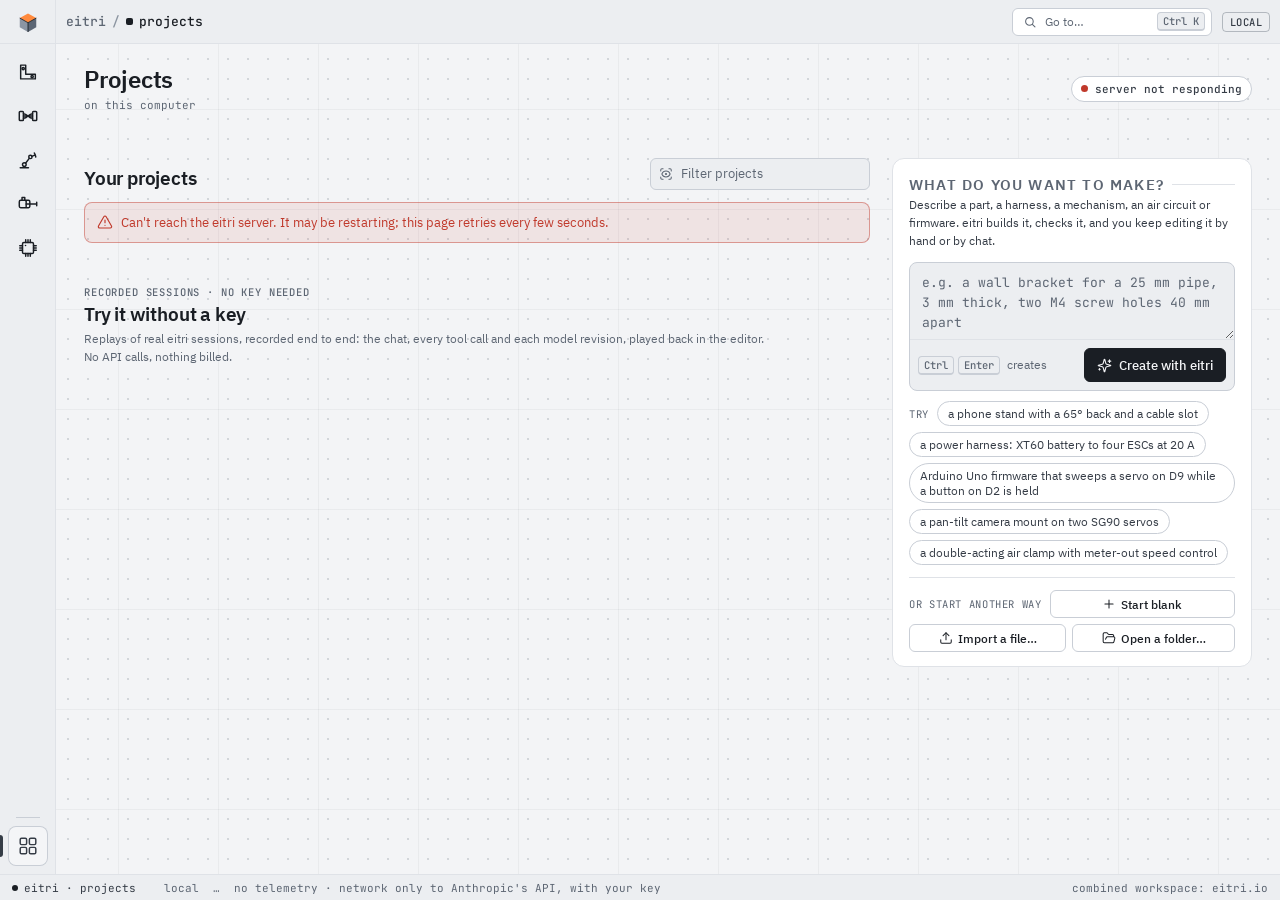
==== commit a78d5882: "eitri 0.5.5: the agent is called eitri Every message a person reads names the agent eitri rather tha" ====
--- a/eitri/web/home.html
+++ b/eitri/web/home.html
@@ -144,7 +144,7 @@
     <div><h1 id="pagetitle">Projects</h1><p class="sub" id="pagesub">on this computer</p></div>
     <span class="sp"></span>
     <div class="who">
-      <span class="pill" id="agent" title="Checking whether Claude can run"><span class="spinner"></span><span>checking Claude…</span></span>
+      <span class="pill" id="agent" title="Checking whether eitri can run"><span class="spinner"></span><span>checking eitri…</span></span>
       <button class="btn sm" id="keybtn" hidden></button>
       <div class="pop" id="keymenu" role="dialog" aria-label="API key" hidden></div>
     </div>
@@ -154,7 +154,7 @@
   <section class="panel setup" id="setup" aria-labelledby="setuptitle" hidden>
     <button class="btn ghost icon sm setup-close" id="setupclose" title="Close (you can add a key later from the top of this page)" aria-label="Close"><svg class="i"><use href="assets/icons.svg#i-x"/></svg></button>
     <div class="setup-main">
-      <div class="eyebrow"><span class="pill-tag">Connect Claude</span></div>
+      <div class="eyebrow"><span class="pill-tag">Connect eitri</span></div>
       <h2 id="setuptitle">Add your Anthropic API key</h2>
       <p>eitri uses your own Anthropic API key, and requests are billed to it. Create one in the
         <a href="https://console.anthropic.com/settings/keys" target="_blank" rel="noopener noreferrer">Anthropic Console <svg class="i"><use href="assets/icons.svg#i-external-link"/></svg></a>,
@@ -199,7 +199,7 @@
     <div class="empty-state" id="empty" style="display:none">
       <e-glyph name="all" id="emptyglyph"></e-glyph>
       <h3 id="emptytitle">No projects yet</h3>
-      <p id="emptytext">Describe a design above and Claude will build it, or start from a blank model or a file you already have.</p>
+      <p id="emptytext">Describe a design above and eitri will build it, or start from a blank model or a file you already have.</p>
       <div class="acts">
         <button class="btn" id="emptydescribe"><svg class="i"><use href="assets/icons.svg#i-sparkles"/></svg>Describe a design</button>
         <button class="btn" id="emptyblank"><svg class="i"><use href="assets/icons.svg#i-plus"/></svg>Start blank</button>
@@ -213,7 +213,7 @@
     <div class="sect-h"><div>
       <span class="eyebrow">Recorded sessions · no key needed</span>
       <h2 id="demotitle">Try it without a key</h2>
-      <p class="sub">Replays of real Claude sessions, recorded end to end: the chat, every tool call and each model revision, played back in the editor. No API calls, nothing billed.</p>
+      <p class="sub">Replays of real eitri sessions, recorded end to end: the chat, every tool call and each model revision, played back in the editor. No API calls, nothing billed.</p>
     </div></div>
     <div class="cards demos" id="demos"></div>
   </section>
@@ -222,7 +222,7 @@
   <!-- describe a new design -->
   <section class="panel compose" id="compose" aria-labelledby="composetitle">
     <h2 id="composetitle">What do you want to make?</h2>
-    <p class="lede" id="composelede">Describe a part, a harness, a mechanism, an air circuit or firmware. Claude builds it, checks it, and you keep editing it by hand or by chat.</p>
+    <p class="lede" id="composelede">Describe a part, a harness, a mechanism, an air circuit or firmware. eitri builds it, checks it, and you keep editing it by hand or by chat.</p>
     <div class="prompt">
       <label class="sr" for="prompt">Describe the design</label>
       <textarea id="prompt" placeholder="e.g. a wall bracket for a 25 mm pipe, 3 mm thick, two M4 screw holes 40 mm apart"></textarea>
@@ -230,7 +230,7 @@
         <span class="hint" id="kbdhint"><kbd id="modkey">Ctrl</kbd><kbd>Enter</kbd>&nbsp;creates</span>
         <span class="keyneed" id="keyneed" hidden><svg class="i sm"><use href="assets/icons.svg#i-key-round"/></svg>Needs an API key</span>
         <span class="spacer"></span>
-        <button class="btn primary" id="create" title="Create the project and let Claude start (⌘/Ctrl+Enter)"><svg class="i"><use href="assets/icons.svg#i-sparkles"/></svg>Create with Claude</button>
+        <button class="btn primary" id="create" title="Create the project and let eitri start (⌘/Ctrl+Enter)"><svg class="i"><use href="assets/icons.svg#i-sparkles"/></svg>Create with eitri</button>
       </div>
     </div>
     <div class="chips" id="examples"><span class="lbl">Try</span></div>
@@ -285,7 +285,7 @@
     $('rail').querySelectorAll('a').forEach(a => { if (a.dataset.tool === t.key && !a.classList.contains('neutral')) a.setAttribute('aria-current', 'page'); else a.removeAttribute('aria-current'); });
     $('pagetitle').textContent = t.name; document.title = t.name + ' · eitri';
     $('composetitle').textContent = { cad: 'Describe a part', wires: 'Describe a harness', motion: 'Describe a mechanism', pneumatics: 'Describe an air circuit', firmware: 'Describe firmware' }[t.key];
-    $('composelede').textContent = t.line + '. Claude builds it, checks it on every build, and you keep editing it by hand or by chat.';
+    $('composelede').textContent = t.line + '. eitri builds it, checks it on every build, and you keep editing it by hand or by chat.';
     $('st-tool').textContent = t.name;
   }
   $('prompt').placeholder = PLACEHOLDER[tool || 'all'];
@@ -318,7 +318,7 @@
   agent = ag || {};
   const pill = $('agent');
   const cls = ag.available ? 'ok' : ag.needs_key ? 'warn' : 'bad';
-  pill.innerHTML = `<span class="dot ${cls}"></span><span>${esc(ag.label || 'Claude')}</span>`;
+  pill.innerHTML = `<span class="dot ${cls}"></span><span>${esc(ag.label || 'eitri')}</span>`;
   pill.title = ag.detail || '';
   const kb = $('keybtn'); kb.hidden = false;
   if (ag.needs_key) {
@@ -362,7 +362,7 @@
   if (!env) {
     $('menuforget').onclick = async () => {
       m.hidden = true;
-      if (!await eitriShell.confirm({ title: 'Remove the API key?', body: 'The saved key is deleted from this computer. Claude stops working until you add one again; the demos keep working.', ok: 'Remove key', danger: true })) return;
+      if (!await eitriShell.confirm({ title: 'Remove the API key?', body: 'The saved key is deleted from this computer. eitri stops working until you add one again; the demos keep working.', ok: 'Remove key', danger: true })) return;
       const r = await post('/api/setup/forget', {});
       if (r.ok === false) toast(r.error || 'could not remove the key', 'bad'); else { toast('API key removed'); store(DISMISS_KEY, null); }
       refresh(true);
@@ -407,10 +407,10 @@
   setupBusy = false; $('keysave').disabled = false; $('keyinput').disabled = false;
   if (!r.ok) { setStatus('bad', r.error || 'Anthropic did not accept that key.'); $('keyinput').focus(); $('keyinput').select(); return; }
   $('keyinput').value = '';
-  setStatus('ok', (r.message ? r.message.charAt(0).toUpperCase() + r.message.slice(1) + '. ' : 'Key saved. ') + 'Claude is ready.');
+  setStatus('ok', (r.message ? r.message.charAt(0).toUpperCase() + r.message.slice(1) + '. ' : 'Key saved. ') + 'eitri is ready.');
   if (r.agent) renderAgent(r.agent);
   await refresh(true);
-  if ($('prompt').value.trim()) say('Claude is ready: press Create with Claude to start on your description.');
+  if ($('prompt').value.trim()) say('eitri is ready: press Create with eitri to start on your description.');
   setTimeout(() => { $('setup').hidden = true; setStatus(null); }, 2400);
 };
 
@@ -477,7 +477,7 @@
     const tl = toolOf(p);
     const c = document.createElement('div'); c.className = 'card'; c.dataset.id = p.id; c.dataset.tool = tl.key;
     c.innerHTML = `<div class="thumb">${p.thumb ? `<img alt="" loading="lazy" src="/thumb/${encodeURIComponent(p.id)}?t=${Math.round(p.modified)}">` : `<e-glyph name="${tl.key}"></e-glyph>`}</div>
-      <div class="flags">${p.busy ? '<span class="busy"><span class="dot live"></span>Claude is working</span>' : ''}${p.linked ? '<span>linked folder</span>' : ''}</div>
+      <div class="flags">${p.busy ? '<span class="busy"><span class="dot live"></span>eitri is working</span>' : ''}${p.linked ? '<span>linked folder</span>' : ''}</div>
       <div class="body"><a class="name" href="${esc(p.url)}" title="${esc(p.folder)}">${esc(p.title)}</a>
       <div class="meta"><span class="badge"><e-glyph name="${tl.key}"></e-glyph>${esc(tl.short)}</span><span class="when">${esc(ago(p.modified))}${p.revision ? ' · rev ' + p.revision : ''}</span></div>
       <button class="btn more" type="button" aria-label="More actions for ${esc(p.title)}"><e-glyph name="more"></e-glyph></button>
@@ -540,7 +540,7 @@
   if (busyCreate) return; busyCreate = true;
   const btns = document.querySelectorAll('#create, .other button, .empty-state button');
   for (const b of btns) b.disabled = true;
-  $('msg').innerHTML = `<span class="spinner"></span><span>${prompt ? 'Creating the project and starting Claude…' : 'Creating the project…'}</span>`; $('msg').className = '';
+  $('msg').innerHTML = `<span class="spinner"></span><span>${prompt ? 'Creating the project and starting eitri…' : 'Creating the project…'}</span>`; $('msg').className = '';
   const r = await post('/api/projects', { prompt, name });
   busyCreate = false; for (const b of btns) b.disabled = false;
   if (!r.ok) { say(r.error || 'could not create the project', true); return; }
@@ -552,7 +552,7 @@
   if (!t) { say('Describe what to make first, or press Start blank.', true); $('prompt').focus(); return; }
   if (agent && agent.needs_key && agent.available === false) {
     say('');
-    openSetup('Claude needs an API key to build this. Add one and your description stays in the box, ready to go.');
+    openSetup('eitri needs an API key to build this. Add one and your description stays in the box, ready to go.');
     return;
   }
   create(t);
--- a/eitri/web/assets/app.css
+++ b/eitri/web/assets/app.css
@@ -86,6 +86,29 @@
 .editor #canvas { position: relative; min-width: 0; min-height: 0; overflow: hidden; cursor: crosshair; }
 .editor #canvas::after { z-index: 0; }
 .editor #canvas > canvas { position: absolute; inset: 0; display: block; width: 100% !important; height: 100% !important; z-index: 1; }
+/* a project of several model files, when the host can switch them (EITRI_SHELL.switchModel): a tab per file across the top */
+.canvas.editor { grid-template-rows: auto minmax(0, 1fr); }
+.editor #canvas, .editor #dock { grid-row: 2; }
+#filebar { grid-column: 1 / -1; grid-row: 1; display: flex; align-items: stretch; gap: 4px; min-width: 0; height: 38px; padding: 0 8px;
+  background: var(--bg-2); border-bottom: 1px solid var(--line); }
+#filebar[hidden], #fileadd[hidden] { display: none !important; }
+#filetabs { display: flex; align-items: stretch; gap: 2px; min-width: 0; overflow-x: auto; scrollbar-width: none; }
+#filetabs::-webkit-scrollbar { display: none; }
+.canvas.editor #filetabs [role="tab"] { position: relative; height: auto; gap: 7px; padding: 0 12px; border: 0; border-radius: 0; background: none; color: var(--muted); }
+.canvas.editor #filetabs [role="tab"]:hover { background: var(--raised); color: var(--fg); }
+.canvas.editor #filetabs [role="tab"][aria-selected="true"] { background: var(--panel); color: var(--fg); }
+#filetabs [role="tab"][aria-selected="true"]::after { content: ""; position: absolute; left: 8px; right: 8px; bottom: -1px; height: 2px; border-radius: 2px 2px 0 0; background: var(--tool); }
+#filetabs [role="tab"]:focus-visible { outline: 2px solid var(--tool); outline-offset: -2px; }
+#filetabs [role="tab"].busy { cursor: progress; color: var(--fg-2); }
+#filetabs e-glyph { width: 16px; height: 16px; color: var(--tool); }
+#filetabs .v { width: 7px; height: 7px; flex: none; border-radius: 50%; background: var(--ok); }
+#filetabs .v.warn { background: var(--warn); } #filetabs .v.bad { background: var(--bad); } #filetabs .v.none { background: none; box-shadow: inset 0 0 0 1.5px var(--faint); }
+.canvas.editor #fileadd { align-self: center; flex: none; background: none; border-color: transparent; color: var(--muted); }
+.canvas.editor #fileadd:hover, .canvas.editor #fileadd[aria-expanded="true"] { background: var(--raised); color: var(--fg); }
+.filemenu [role="menuitem"] { display: grid; grid-template-columns: 18px minmax(0, 1fr); column-gap: 10px; text-align: left; }
+.filemenu [role="menuitem"] e-glyph { width: 18px; height: 18px; grid-row: span 2; color: var(--tool); }
+.filemenu [role="menuitem"] small { color: var(--muted); font-size: var(--t-xs); }
+.vh { position: absolute; width: 1px; height: 1px; overflow: hidden; clip-path: inset(50%); white-space: nowrap; }
 
 /* plain controls the editor's script makes */
 .canvas.editor button, .scrim button:not(.btn) { display: inline-flex; align-items: center; justify-content: center; gap: 6px; height: 28px; padding: 0 10px; border: 1px solid var(--line-2);
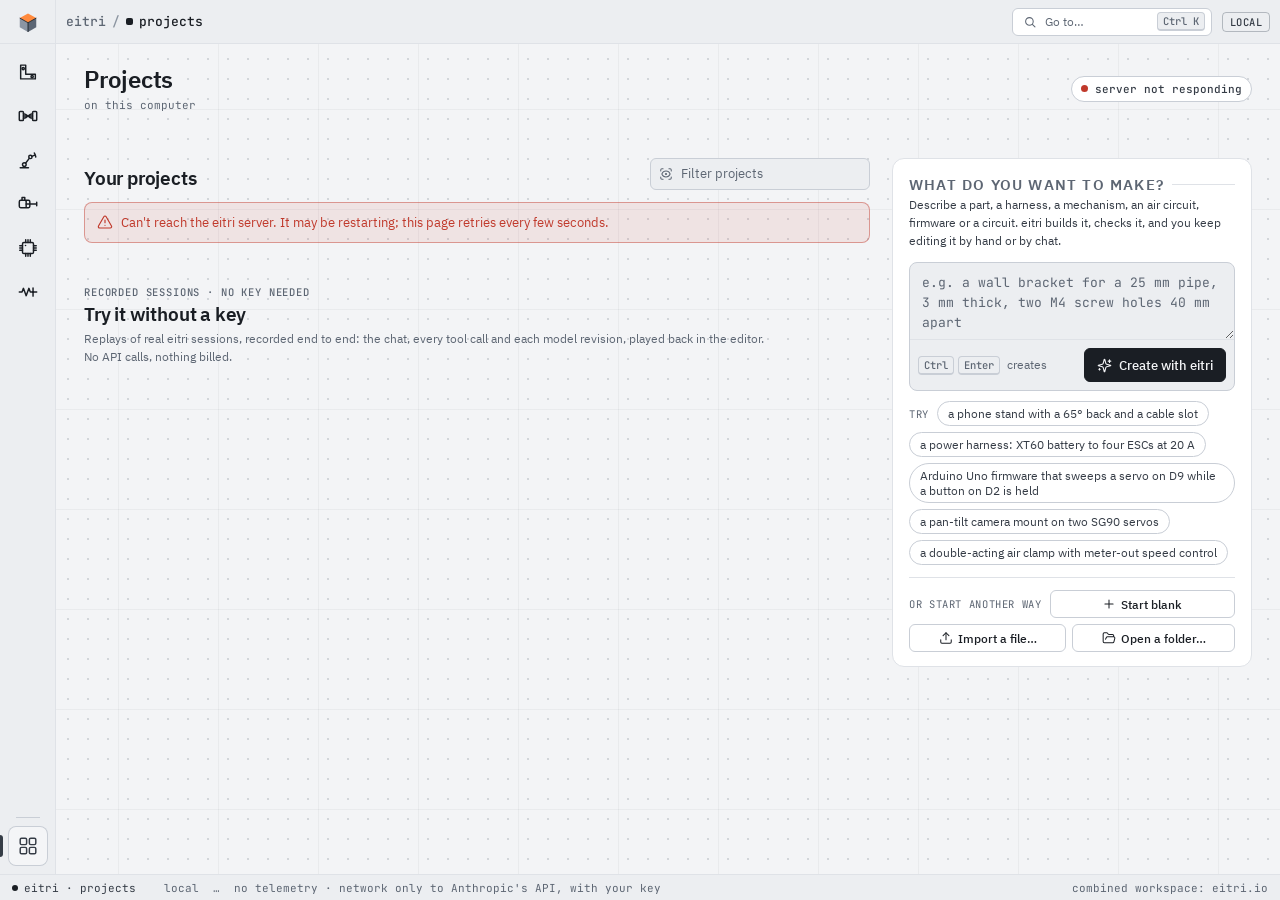
==== commit 4df5d803: "Electronics editor in the browser, and a sixth tool in the shell The schematic beside a parts table " ====
--- a/eitri/web/home.html
+++ b/eitri/web/home.html
@@ -222,7 +222,7 @@
   <!-- describe a new design -->
   <section class="panel compose" id="compose" aria-labelledby="composetitle">
     <h2 id="composetitle">What do you want to make?</h2>
-    <p class="lede" id="composelede">Describe a part, a harness, a mechanism, an air circuit or firmware. eitri builds it, checks it, and you keep editing it by hand or by chat.</p>
+    <p class="lede" id="composelede">Describe a part, a harness, a mechanism, an air circuit, firmware or a circuit. eitri builds it, checks it, and you keep editing it by hand or by chat.</p>
     <div class="prompt">
       <label class="sr" for="prompt">Describe the design</label>
       <textarea id="prompt" placeholder="e.g. a wall bracket for a 25 mm pipe, 3 mm thick, two M4 screw holes 40 mm apart"></textarea>
@@ -265,11 +265,12 @@
   wires: ['a power harness: XT60 battery to four ESCs at 20 A', 'a JST-XH sensor loom for three sensors on a 300 mm run', 'a 12 V LED strip harness with a fuse and a switch'],
   motion: ['a pan-tilt camera mount on two SG90 servos', 'a 3-DOF desk arm reaching 250 mm with a 200 g payload', 'a linear stage on a lead screw with 100 mm of travel'],
   pneumatics: ['a double-acting air clamp with meter-out speed control', 'a single-acting clamp on a 3/2 valve at 6 bar', 'a 40 mm cylinder pushing 300 N at 200 mm/s, 20 cycles a minute'],
-  firmware: ['Arduino Uno firmware that sweeps a servo on D9 while a button on D2 is held', 'a Nano reading a potentiometer on A0 to drive a PWM motor', 'ESP32 firmware with a limit switch homing a stepper driver']
+  firmware: ['Arduino Uno firmware that sweeps a servo on D9 while a button on D2 is held', 'a Nano reading a potentiometer on A0 to drive a PWM motor', 'ESP32 firmware with a limit switch homing a stepper driver'],
+  electronics: ['an Uno driving a status LED on D13 and reading a button on D2', 'an Uno with a PCA9685 running four MG996R servos from a 5 V supply', 'a 12 V solenoid switched from an Uno pin through a MOSFET']
 };
 const PLACEHOLDER = { all: 'e.g. a wall bracket for a 25 mm pipe, 3 mm thick, two M4 screw holes 40 mm apart', cad: 'e.g. a wall bracket for a 25 mm pipe, 3 mm thick, two M4 screw holes 40 mm apart',
   wires: 'e.g. a harness from an XT60 battery lead to four ESCs at 20 A each, 14 AWG', motion: 'e.g. a pan-tilt mount for a 90 g camera on two micro servos',
-  pneumatics: 'e.g. a double-acting cylinder clamping 400 N at 6 bar with speed control', firmware: 'e.g. Uno firmware: servo on D9 sweeps while a button on D2 is held, LED on D13' };
+  pneumatics: 'e.g. a double-acting cylinder clamping 400 N at 6 bar with speed control', firmware: 'e.g. Uno firmware: servo on D9 sweeps while a button on D2 is held, LED on D13', electronics: 'e.g. an Uno with a BME280 on I2C and a relay switched through a transistor' };
 const ICON = (name, cls) => `<svg class="i${cls ? ' ' + cls : ''}" aria-hidden="true"><use href="assets/icons.svg#i-${name}"/></svg>`;
 const TOOLS = window.eitriTools;
 const DISMISS_KEY = 'eitri.setup.dismissed';
@@ -284,7 +285,7 @@
     $('topbar').setAttribute('crumbs', JSON.stringify([['eitri', '/'], ['projects', '/'], [t.key]]));
     $('rail').querySelectorAll('a').forEach(a => { if (a.dataset.tool === t.key && !a.classList.contains('neutral')) a.setAttribute('aria-current', 'page'); else a.removeAttribute('aria-current'); });
     $('pagetitle').textContent = t.name; document.title = t.name + ' · eitri';
-    $('composetitle').textContent = { cad: 'Describe a part', wires: 'Describe a harness', motion: 'Describe a mechanism', pneumatics: 'Describe an air circuit', firmware: 'Describe firmware' }[t.key];
+    $('composetitle').textContent = { cad: 'Describe a part', wires: 'Describe a harness', motion: 'Describe a mechanism', pneumatics: 'Describe an air circuit', firmware: 'Describe firmware', electronics: 'Describe a circuit' }[t.key];
     $('composelede').textContent = t.line + '. eitri builds it, checks it on every build, and you keep editing it by hand or by chat.';
     $('st-tool').textContent = t.name;
   }
--- a/eitri/web/assets/design/tokens.css
+++ b/eitri/web/assets/design/tokens.css
@@ -8,7 +8,7 @@
   --ok: #3fb950; --ok-soft: rgba(63, 185, 80, .13); --bad: #f85149; --bad-soft: rgba(248, 81, 73, .13); --warn: #d29922; --warn-soft: rgba(210, 153, 34, .14);
   --grid-dot: rgba(160, 175, 195, .16); --grid-line: rgba(160, 175, 195, .05); --vignette: rgba(11, 14, 19, .9);
   --scrim: rgba(5, 8, 12, .66); --shadow-2: 0 8px 24px rgba(0, 0, 0, .38), 0 1px 3px rgba(0, 0, 0, .3);
-  --c-cad: #ff8a3d; --c-wires: #f472b6; --c-motion: #a78bfa; --c-pneumatics: #38bdf8; --c-firmware: #a3e635; --c-all: #e6e9ee;
+  --c-cad: #ff8a3d; --c-wires: #f472b6; --c-motion: #a78bfa; --c-pneumatics: #38bdf8; --c-firmware: #a3e635; --c-electronics: #facc15; --c-all: #e6e9ee;
   --tool: var(--c-all); --tool-ink: #0b0e13;
   --font-ui: "IBM Plex Sans", -apple-system, "Segoe UI", Helvetica, Arial, sans-serif;
   --font-mono: "JetBrains Mono", ui-monospace, Menlo, Consolas, monospace;
@@ -26,7 +26,7 @@
     --ok: #116329; --ok-soft: rgba(17, 99, 41, .1); --bad: #c0392b; --bad-soft: rgba(192, 57, 43, .09); --warn: #9a6700; --warn-soft: rgba(154, 103, 0, .1);
     --grid-dot: rgba(40, 55, 75, .16); --grid-line: rgba(40, 55, 75, .05); --vignette: rgba(243, 244, 246, .92);
     --scrim: rgba(20, 30, 45, .28); --shadow-2: 0 6px 20px rgba(20, 30, 45, .12), 0 1px 3px rgba(20, 30, 45, .08);
-    --c-cad: #c2410c; --c-wires: #be185d; --c-motion: #6d28d9; --c-pneumatics: #0369a1; --c-firmware: #4d7c0f; --c-all: #1a1e24;
+    --c-cad: #c2410c; --c-wires: #be185d; --c-motion: #6d28d9; --c-pneumatics: #0369a1; --c-firmware: #4d7c0f; --c-electronics: #a16207; --c-all: #1a1e24;
     --tool-ink: #ffffff;
   }
 }
@@ -37,7 +37,7 @@
   --ok: #116329; --ok-soft: rgba(17, 99, 41, .1); --bad: #c0392b; --bad-soft: rgba(192, 57, 43, .09); --warn: #9a6700; --warn-soft: rgba(154, 103, 0, .1);
   --grid-dot: rgba(40, 55, 75, .16); --grid-line: rgba(40, 55, 75, .05); --vignette: rgba(243, 244, 246, .92);
   --scrim: rgba(20, 30, 45, .28); --shadow-2: 0 6px 20px rgba(20, 30, 45, .12), 0 1px 3px rgba(20, 30, 45, .08);
-  --c-cad: #c2410c; --c-wires: #be185d; --c-motion: #6d28d9; --c-pneumatics: #0369a1; --c-firmware: #4d7c0f; --c-all: #1a1e24;
+  --c-cad: #c2410c; --c-wires: #be185d; --c-motion: #6d28d9; --c-pneumatics: #0369a1; --c-firmware: #4d7c0f; --c-electronics: #a16207; --c-all: #1a1e24;
   --tool-ink: #ffffff;
 }
 [data-tool="cad"] { --tool: var(--c-cad); }
@@ -45,4 +45,5 @@
 [data-tool="motion"] { --tool: var(--c-motion); }
 [data-tool="pneumatics"] { --tool: var(--c-pneumatics); }
 [data-tool="firmware"] { --tool: var(--c-firmware); }
+[data-tool="electronics"] { --tool: var(--c-electronics); }
 [data-tool="all"], [data-tool="multi"] { --tool: var(--c-all); }
--- a/eitri/web/assets/app.css
+++ b/eitri/web/assets/app.css
@@ -526,6 +526,9 @@
 .hinspector .hnr.pneu { grid-template-columns: 56px 1fr 40px; }
 .hinspector .hph.fw, .hinspector .hpr.fw { grid-template-columns: 64px 1fr 1fr 18px; }
 .hinspector .hpr.fw b.bad { color: var(--bad); }
+.hinspector .hnh.elec, .hinspector .hnr.elec { grid-template-columns: 58px 1fr 64px 16px; }
+.hinspector .hnr.elec b.bad { color: var(--bad); } .hinspector .hnr.elec b.warn { color: var(--warn); }
+.hinspector h4.hsec { margin: 8px 0 2px; font: 600 var(--t-xs) var(--font-sans); color: var(--muted); text-transform: uppercase; letter-spacing: .05em; }
 .hinspector .hnr:hover, .hinspector .hpr.fw:hover { background: var(--raised); border-radius: 4px; }
 .hinspector .hcode { background: var(--code-bg); color: var(--code-fg); border: 1px solid var(--line); border-radius: var(--r1); padding: 8px; font: 400 11px/1.45 var(--font-mono); max-height: 46vh; overflow: auto; white-space: pre; }
 .hinspector .hrow button.on { background: var(--accent-soft); border-color: var(--tool); color: var(--fg); }
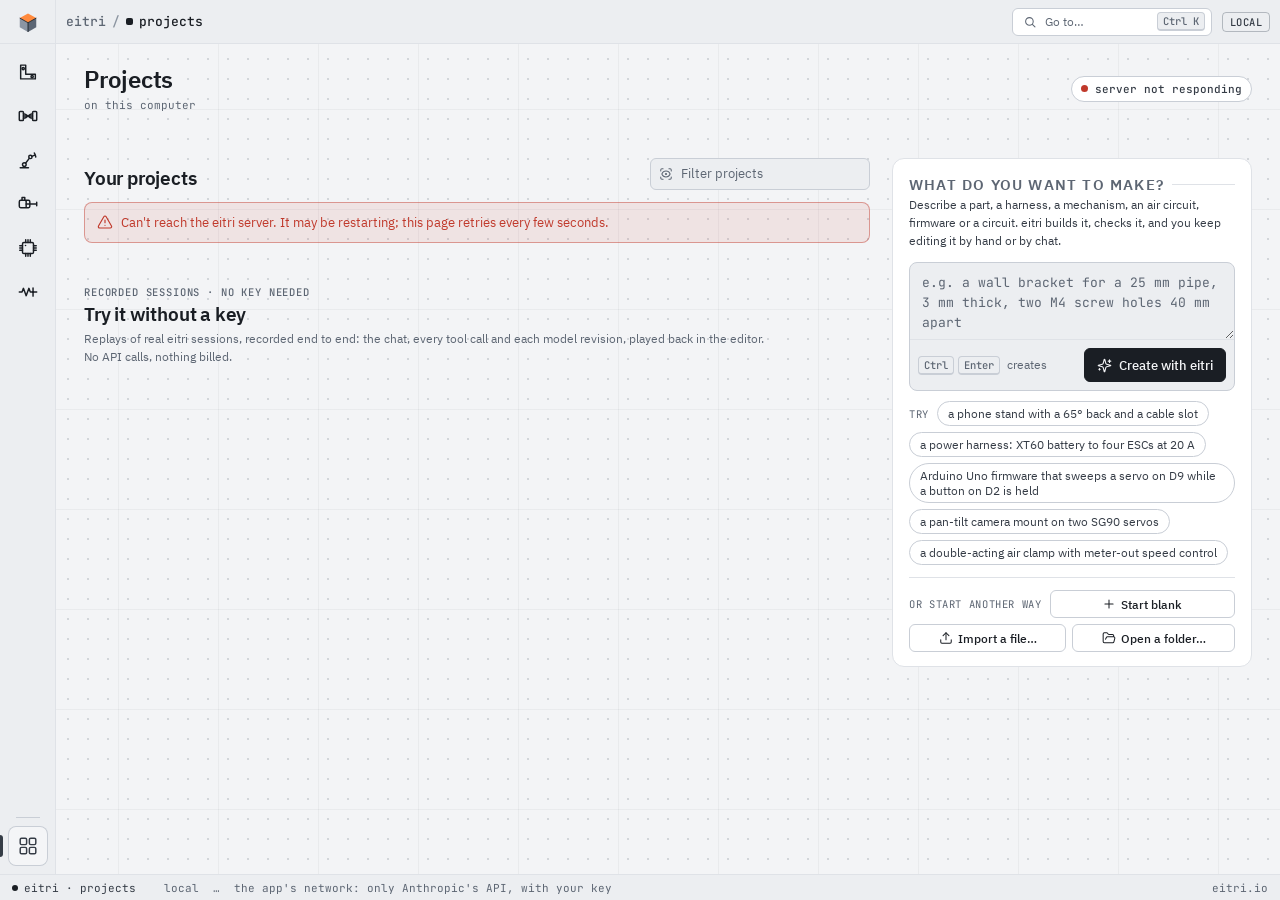
==== commit b8d52329: "0.9.0: the plugin's combined workspace runs locally; one-line install; two anonymous counts - eitri_" ====
--- a/eitri/web/home.html
+++ b/eitri/web/home.html
@@ -178,7 +178,7 @@
       <div class="fact"><span class="ico"><svg class="i"><use href="assets/icons.svg#i-shield-check"/></svg></span>
         <div><b>Where the key is kept</b><p>In <code id="setuppath">your eitri config file</code>, readable only by you. Never in a project folder.</p></div></div>
       <div class="fact"><span class="ico"><svg class="i"><use href="assets/icons.svg#i-cpu"/></svg></span>
-        <div><b>Nothing else leaves this computer</b><p>eitri makes no network calls except to Anthropic's API. Checking the key makes one free call that lists models.</p></div></div>
+        <div><b>Nothing else leaves this computer</b><p>On its own, eitri makes no network calls except to Anthropic's API. Checking the key makes one free call that lists models. It asks pypi.org for a newer version only when you ask it to (<code>eitri update</code>).</p></div></div>
     </aside>
   </section>
 
@@ -253,9 +253,9 @@
   <span id="st-version"></span>
   <span id="st-where">local</span>
   <span class="st-path" id="workspace" title="">…</span>
-  <span>no telemetry · network only to Anthropic's API, with your key</span>
+  <span>the app's network: only Anthropic's API, with your key</span>
   <span class="sp"></span>
-  <a id="st-combined" href="https://eitri.io" target="_blank" rel="noopener">combined workspace: eitri.io</a>
+  <a id="st-combined" href="https://eitri.io" target="_blank" rel="noopener">eitri.io</a>
 </footer>
 <script>
 const $ = id => document.getElementById(id);
